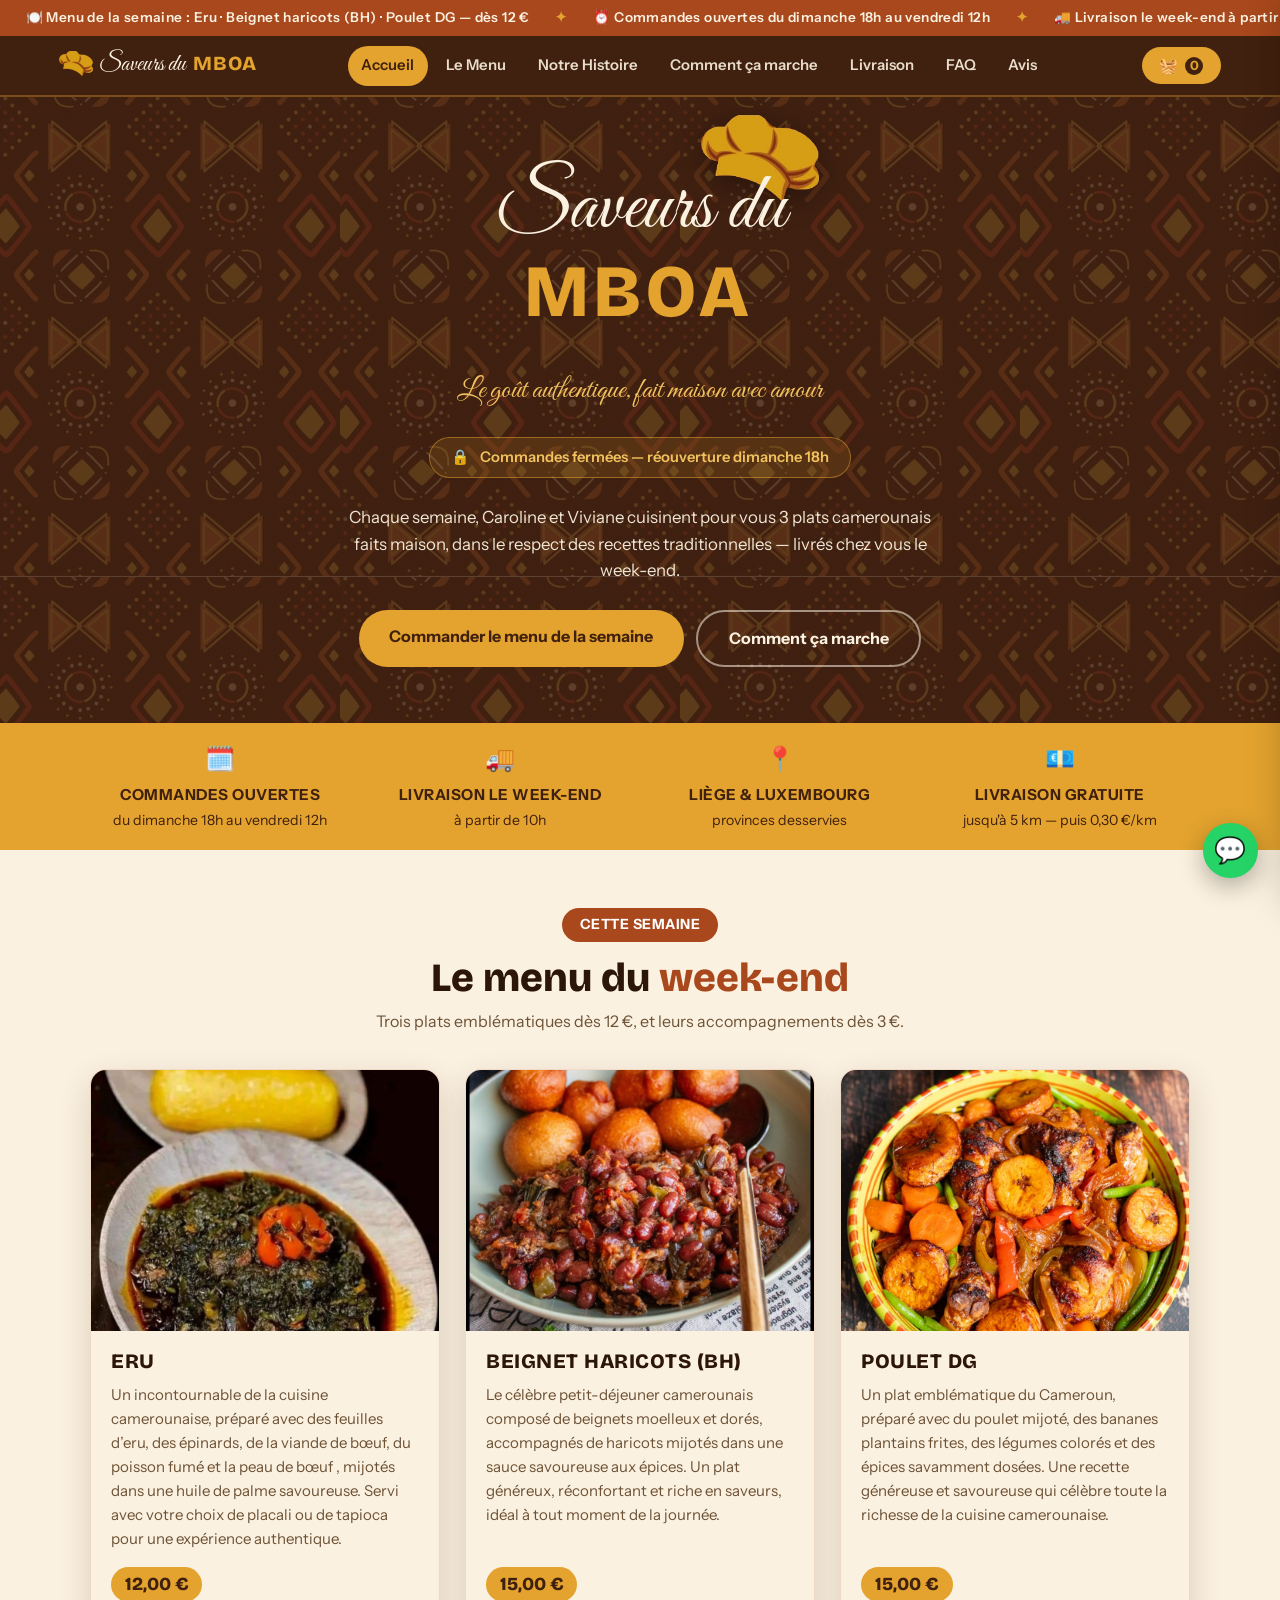
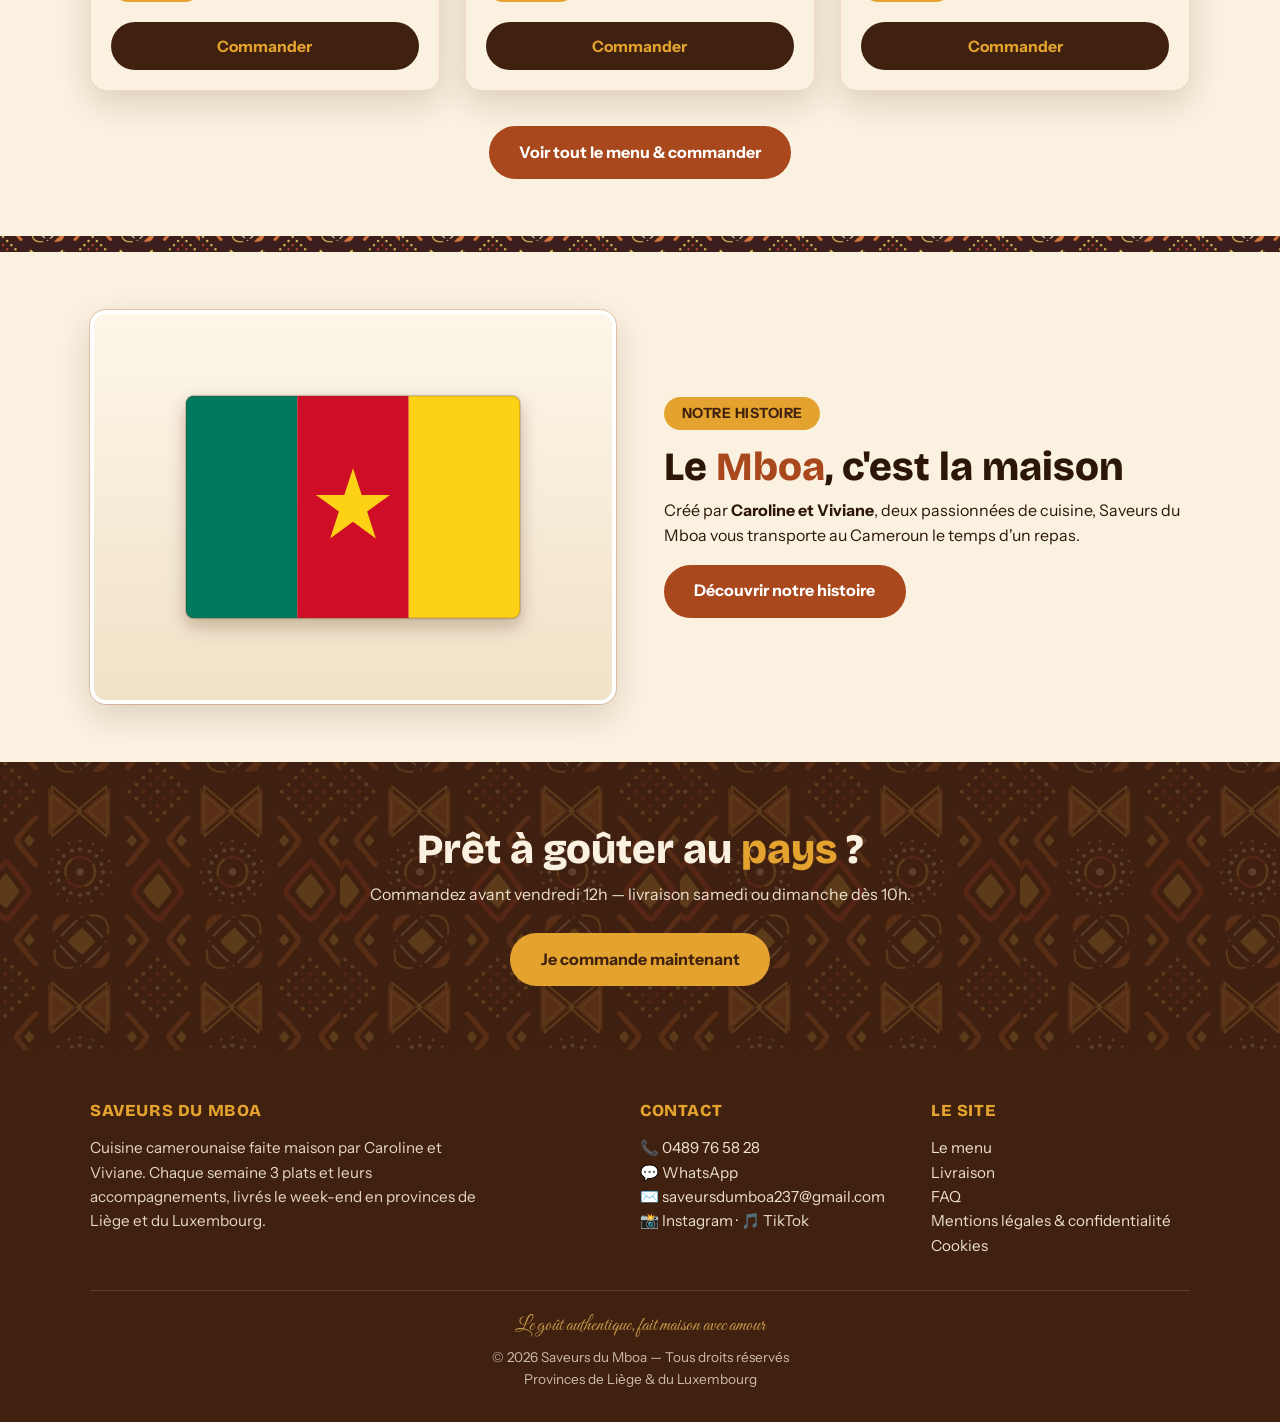
==== index.html @ 86eb3ccf "feat(horaires): ouverture dimanche 18h, fermeture vendredi 12h Nouvelle consigne de la cliente : les" ====
<!DOCTYPE html>
<html lang="fr">
<head>
<meta charset="UTF-8">
<meta name="viewport" content="width=device-width, initial-scale=1.0">
<title>Saveurs du Mboa — Le goût authentique, fait maison avec amour</title>
<meta name="description" content="Chaque semaine, 3 plats camerounais faits maison par Caroline et Viviane. Commandez avant vendredi 12h, livraison le week-end en provinces de Liège et du Luxembourg.">

<!-- Aperçu de partage (Open Graph / Twitter) -->
<meta property="og:type" content="website">
<meta property="og:site_name" content="Saveurs du Mboa">
<meta property="og:title" content="Saveurs du Mboa — Cuisine camerounaise faite maison">
<meta property="og:description" content="Chaque semaine, 3 plats camerounais faits maison par Caroline et Viviane, livrés le week-end en provinces de Liège et du Luxembourg.">
<meta property="og:image" content="https://saveursdumboa.com/photos/ndole.jpg">
<meta property="og:url" content="https://saveursdumboa.com/">
<meta property="og:locale" content="fr_BE">
<meta name="twitter:card" content="summary_large_image">
<meta name="twitter:title" content="Saveurs du Mboa — Cuisine camerounaise faite maison">
<meta name="twitter:description" content="3 plats camerounais faits maison chaque semaine, livrés le week-end (Liège & Luxembourg).">
<meta name="twitter:image" content="https://saveursdumboa.com/photos/ndole.jpg">
<link rel="canonical" href="https://saveursdumboa.com/">
<meta name="robots" content="index, follow">
<meta name="keywords" content="cuisine camerounaise, plats africains, traiteur camerounais, livraison repas Liège, livraison repas Luxembourg belge, ndolé, eru, poulet DG, plats faits maison, Saveurs du Mboa">

<!-- Données structurées : dit à Google que nous sommes un traiteur qui LIVRE,
     ce qu'on cuisine et où. C'est ce qui permet un affichage enrichi. -->
<script type="application/ld+json">
{
  "@context": "https://schema.org",
  "@graph": [
    {
      "@type": "FoodEstablishment",
      "@id": "https://saveursdumboa.com/#business",
      "name": "Saveurs du Mboa",
      "description": "Cuisine camerounaise faite maison par Caroline et Viviane. Chaque semaine, 3 plats et leurs accompagnements, commandés en semaine et livrés le week-end en provinces de Liège et du Luxembourg.",
      "url": "https://saveursdumboa.com/",
      "image": "https://saveursdumboa.com/photos/ndole.jpg",
      "telephone": "+32489765828",
      "email": "saveursdumboa237@gmail.com",
      "servesCuisine": ["Camerounaise", "Africaine"],
      "priceRange": "12-15 €",
      "currenciesAccepted": "EUR",
      "paymentAccepted": "Virement bancaire",
      "sameAs": [
        "https://www.instagram.com/saveurs_du_mboa",
        "https://www.tiktok.com/@saveurs_du_mboa"
      ],
      "areaServed": [
        { "@type": "AdministrativeArea", "name": "Province de Liège", "address": { "@type": "PostalAddress", "addressRegion": "Liège", "addressCountry": "BE" } },
        { "@type": "AdministrativeArea", "name": "Province de Luxembourg", "address": { "@type": "PostalAddress", "addressRegion": "Luxembourg", "addressCountry": "BE" } }
      ],
      "hasDeliveryMethod": ["https://schema.org/OnSitePickup", "https://schema.org/ParcelService"],
      "knowsLanguage": ["fr-BE"]
    },
    {
      "@type": "WebSite",
      "@id": "https://saveursdumboa.com/#site",
      "url": "https://saveursdumboa.com/",
      "name": "Saveurs du Mboa",
      "inLanguage": "fr-BE",
      "publisher": { "@id": "https://saveursdumboa.com/#business" }
    }
  ]
}
</script>

<!-- Favicon local (emoji SVG, aucune ressource externe) -->
<link rel="icon" href="data:image/svg+xml,%3Csvg xmlns='http://www.w3.org/2000/svg' viewBox='0 0 100 100'%3E%3Ctext y='.9em' font-size='88'%3E%F0%9F%8D%B2%3C/text%3E%3C/svg%3E">
<meta name="theme-color" content="#40200E">

<link rel="stylesheet" href="fonts/fonts.css">
<style>
:root{
  --brun:#40200E; --brun-2:#5A2D14; --terracotta:#A8481C;
  --or:#E3A32E; --or-clair:#F2C25E; --creme:#FBF1E0;
  --encre:#2B1608; --blanc:#FFFFFF;
  --radius:16px; --shadow:0 12px 32px rgba(64,32,14,.16);
  --display:'Bricolage Grotesque',sans-serif;
  --script:'Great Vibes',cursive;
  --body:'Instrument Sans',sans-serif;
}
*{margin:0;padding:0;box-sizing:border-box}
html{scroll-behavior:smooth}
body{font-family:var(--body);color:var(--encre);background:var(--creme);line-height:1.6}
img{max-width:100%;display:block}
h1,h2,h3{font-family:var(--display);line-height:1.12}
a{color:inherit}
button{font-family:var(--body);cursor:pointer}
:focus-visible{outline:3px solid var(--or);outline-offset:2px}

.wax-bg{
  background-color:var(--brun);
  background-image:linear-gradient(rgba(64,32,14,.84),rgba(64,32,14,.84)),url(photos/wax.jpg);
  background-size:auto,340px auto;background-repeat:repeat;
}
.wax-band{background-image:url(photos/wax.jpg);background-size:200px auto;height:16px}

/* ===== Bannière défilante ===== */
.marquee{background:var(--terracotta);color:var(--creme);overflow:hidden;font-size:.85rem;font-weight:600;letter-spacing:.4px}
.marquee-track{display:flex;width:max-content;align-items:center;animation:defile 30s linear infinite;padding:.45rem 0}
.marquee-track span{flex-shrink:0;white-space:nowrap;padding:0 1.6rem}
.marquee-track .sep{color:var(--or);padding:0}
.marquee:hover .marquee-track{animation-play-state:paused}
@keyframes defile{from{transform:translateX(0)}to{transform:translateX(-50%)}}

/* ===== Header ===== */
header{position:sticky;top:0;z-index:50;background:var(--brun);color:var(--creme);border-bottom:2px solid rgba(227,163,46,.35)}
.header-inner{display:flex;align-items:center;justify-content:space-between;padding:.6rem 1.2rem;gap:1rem;max-width:1200px;margin:0 auto}
.logo{text-decoration:none;display:flex;align-items:baseline;gap:.4rem;line-height:1}
.logo .s{font-family:var(--script);font-size:1.5rem;color:var(--creme)}
.logo .m{font-family:var(--display);font-weight:800;font-size:1.25rem;color:var(--or);letter-spacing:1px}
.logo .toque{width:2.1em;height:auto;align-self:center;transform:translateY(-2px)}
.hero-titre{position:relative;display:inline-block}
.hero-titre .titre-script,.hero-titre .titre-mboa{position:relative;z-index:1}
.hero .toque{position:absolute;top:-3.4rem;right:-2.1rem;width:clamp(74px,12.5vw,118px);height:auto;filter:drop-shadow(0 6px 14px rgba(0,0,0,.35));pointer-events:none;z-index:0}
@media(max-width:560px){.hero .toque{right:-1.25rem;top:-2rem;width:70px}}
nav.principal{display:flex;gap:.3rem}
nav.principal a{
  text-decoration:none;font-size:.93rem;font-weight:600;padding:.5rem .85rem;border-radius:999px;opacity:.9;
}
nav.principal a:hover{background:rgba(227,163,46,.15);color:var(--or);opacity:1}
nav.principal a.actif{background:var(--or);color:var(--brun);opacity:1}
.header-actions{display:flex;align-items:center;gap:.6rem}
.btn-panier{
  background:var(--or);color:var(--brun);border:none;border-radius:999px;
  padding:.55rem 1.1rem;font-weight:700;font-size:.95rem;display:flex;align-items:center;gap:.45rem;
}
.btn-panier:hover{background:var(--or-clair)}
#cart-count{background:var(--brun);color:var(--or);border-radius:999px;min-width:1.4em;height:1.4em;display:inline-flex;align-items:center;justify-content:center;font-size:.8rem;font-weight:700}
.burger{display:none;background:none;border:2px solid rgba(251,241,224,.4);border-radius:10px;color:var(--creme);font-size:1.25rem;padding:.3rem .6rem;line-height:1}
@media(max-width:940px){
  nav.principal{
    display:none;position:absolute;top:100%;left:0;right:0;background:var(--brun);
    flex-direction:column;padding:.8rem 1.2rem 1.2rem;gap:.3rem;border-bottom:2px solid rgba(227,163,46,.35);
  }
  nav.principal.ouvert{display:flex}
  nav.principal a{padding:.75rem 1rem}
  .burger{display:block}
}

/* ===== Système de pages ===== */
.page{display:none}
.page.active{display:block;animation:apparait .35s ease}
@keyframes apparait{from{opacity:0;transform:translateY(8px)}to{opacity:1;transform:none}}

/* ===== Hero ===== */
.hero{color:var(--creme);padding:4.5rem 1.5rem 3.5rem;text-align:center}
.hero .titre-script{font-family:var(--script);font-size:clamp(3rem,8vw,5rem);display:block;line-height:1}
.hero .titre-mboa{font-family:var(--display);font-weight:800;font-size:clamp(2.6rem,7.5vw,4.6rem);color:var(--or);letter-spacing:6px;display:block;margin-top:-.2em}
.hero .slogan{font-family:var(--script);font-size:clamp(1.3rem,3.4vw,1.8rem);color:var(--or-clair);margin:1rem auto 1.4rem}
.hero p.intro{max-width:56ch;margin:0 auto 1.6rem;font-size:1.05rem;opacity:.94}
.hero-cta{display:flex;gap:.8rem;justify-content:center;flex-wrap:wrap}
.btn{display:inline-block;border-radius:999px;padding:.85rem 1.9rem;font-weight:700;text-decoration:none;border:none;font-size:1rem;cursor:pointer}
.btn-primaire{background:var(--or);color:var(--brun)}
.btn-primaire:hover{background:var(--or-clair)}
.btn-secondaire{background:transparent;color:var(--creme);border:2px solid rgba(251,241,224,.55)}
.btn-secondaire:hover{border-color:var(--or);color:var(--or)}
.btn-terre{background:var(--terracotta);color:#fff}
.btn-terre:hover{background:#8f3c16}

/* ===== Compte à rebours ===== */
.compteur{
  display:inline-flex;align-items:center;gap:.7rem;background:rgba(227,163,46,.14);
  border:1.5px solid rgba(227,163,46,.5);border-radius:999px;padding:.5rem 1.3rem;margin-bottom:1.6rem;
  font-size:.92rem;font-weight:600;color:var(--or-clair);
}
.compteur .temps{font-family:var(--display);font-weight:800;font-size:1.05rem;color:var(--or)}

/* ===== Petits héros de page ===== */
.page-hero{color:var(--creme);padding:3.2rem 1.5rem;text-align:center}
.page-hero h1{font-size:clamp(2rem,5vw,3rem);font-weight:800}
.page-hero h1 .fil{color:var(--or)}
.page-hero p{max-width:58ch;margin:.7rem auto 0;opacity:.92}
.fil-ariane{font-family:var(--script);font-size:1.5rem;color:var(--or-clair);display:block;margin-bottom:.2rem}

/* ===== Ruban ===== */
.ruban{background:var(--or);color:var(--brun);padding:1.1rem 1.5rem}
.ruban-grid{max-width:1100px;margin:0 auto;display:grid;grid-template-columns:repeat(4,1fr);gap:1.2rem;text-align:center}
@media(max-width:900px){.ruban-grid{grid-template-columns:repeat(2,1fr)}}
@media(max-width:520px){.ruban-grid{grid-template-columns:1fr}}
.ruban-item .ic{font-size:1.5rem;display:block;margin-bottom:.25rem}
.ruban-item strong{display:block;font-size:.95rem;text-transform:uppercase;letter-spacing:.5px}
.ruban-item span{font-size:.88rem}

/* ===== Sections génériques ===== */
section{padding:3.6rem 1.5rem}
.container{max-width:1100px;margin:0 auto}
.section-titre{font-size:clamp(1.8rem,4vw,2.5rem);font-weight:800;margin-bottom:.5rem}
.section-sous{color:#6d5236;margin-bottom:2.2rem;max-width:62ch}
.accent{color:var(--terracotta)}
.badge{display:inline-flex;align-items:center;gap:.4rem;background:var(--terracotta);color:#fff;border-radius:999px;padding:.35rem 1.1rem;font-size:.88rem;font-weight:700;margin-bottom:.9rem;text-transform:uppercase;letter-spacing:.5px}
.badge.or{background:var(--or);color:var(--brun)}
.centre{text-align:center}

.deux-col{display:grid;grid-template-columns:1fr 1fr;gap:3rem;align-items:center}
@media(max-width:780px){.deux-col{grid-template-columns:1fr}}
.photo-cadre{aspect-ratio:4/3;border-radius:var(--radius);overflow:hidden;box-shadow:var(--shadow);border:4px solid var(--blanc);outline:1px solid rgba(168,72,28,.25)}
.photo-cadre img{width:100%;height:100%;object-fit:cover}

/* ===== Cartes plats ===== */
.plats{display:grid;grid-template-columns:repeat(3,1fr);gap:1.6rem}
@media(max-width:880px){.plats{grid-template-columns:1fr}}
.plat{background:var(--creme);border-radius:var(--radius);overflow:hidden;box-shadow:var(--shadow);display:flex;flex-direction:column;border:1px solid rgba(168,72,28,.14)}
.fond-blanc .plat{background:var(--blanc)}
.plat-photo{aspect-ratio:4/3;overflow:hidden;background:#e8dcc6}
.plat-photo img{width:100%;height:100%;object-fit:cover;transition:transform .35s}
.plat:hover .plat-photo img{transform:scale(1.04)}
.plat-corps{padding:1.25rem;display:flex;flex-direction:column;gap:.55rem;flex:1}
.plat h3{font-size:1.28rem;font-weight:800;text-transform:uppercase;letter-spacing:.5px}
.plat .desc{font-size:.94rem;color:#6d5236;flex:1}
.plat-pied{display:flex;align-items:center;justify-content:space-between;margin-top:.4rem}
.prix{font-family:var(--display);font-weight:800;font-size:1.15rem;color:var(--brun);background:var(--or);border-radius:999px;padding:.2rem .85rem}
.btn-ajouter{background:var(--brun);color:var(--or);border:none;border-radius:999px;padding:.7rem 1rem;font-weight:700;width:100%;margin-top:.7rem;font-size:.98rem}
.btn-ajouter:hover{background:var(--brun-2)}
.stepper{display:flex;align-items:center;justify-content:center;gap:1rem;background:var(--brun);border-radius:999px;padding:.35rem .6rem;margin-top:.7rem}
.stepper button{width:2rem;height:2rem;border-radius:50%;border:none;background:var(--or);color:var(--brun);font-size:1.1rem;font-weight:800;line-height:1}
.stepper button:hover{background:var(--or-clair)}
.stepper .n{color:var(--or);min-width:1.5em;text-align:center;font-weight:800;font-size:1.05rem}
.stepper.petit{margin-top:0;padding:.2rem .4rem;gap:.5rem}
.stepper.petit button{width:1.6rem;height:1.6rem;font-size:.95rem}
.stepper.petit .n{font-size:.95rem}
.sous-menu{margin-top:3.2rem}

/* ===== Étapes ===== */
.etapes{display:grid;grid-template-columns:repeat(4,1fr);gap:1.4rem}
@media(max-width:920px){.etapes{grid-template-columns:repeat(2,1fr)}}
@media(max-width:560px){.etapes{grid-template-columns:1fr}}
.etape{background:var(--blanc);border-radius:var(--radius);padding:1.5rem;box-shadow:var(--shadow);border-top:4px solid var(--or)}
.etape .num{font-family:var(--display);font-weight:800;color:#fff;background:var(--terracotta);width:2.2rem;height:2.2rem;border-radius:50%;display:flex;align-items:center;justify-content:center;margin-bottom:.85rem}
.etape h3{font-size:1.1rem;margin-bottom:.35rem}
.etape p{font-size:.92rem;color:#6d5236}

/* ===== Valeurs ===== */
.valeurs{display:grid;grid-template-columns:repeat(3,1fr);gap:1.4rem}
@media(max-width:780px){.valeurs{grid-template-columns:1fr}}
.valeur{background:var(--blanc);border-radius:var(--radius);padding:1.8rem;box-shadow:var(--shadow);text-align:center;border-bottom:4px solid var(--terracotta)}
.valeur .ic{font-size:2rem;display:block;margin-bottom:.6rem}
.valeur h3{font-size:1.15rem;margin-bottom:.4rem}
.valeur p{font-size:.93rem;color:#6d5236}

/* ===== Citation ===== */
.citation{background:var(--brun);color:var(--creme);border-radius:var(--radius);padding:2.4rem;text-align:center;margin-top:3rem}
.citation p.txt{font-family:var(--script);font-size:clamp(1.6rem,4vw,2.2rem);color:var(--or-clair);line-height:1.35}
.citation p.qui{margin-top:.8rem;font-size:.92rem;opacity:.85}

/* ===== Carte info / acompte ===== */
.carte-info{background:var(--blanc);border-radius:var(--radius);box-shadow:var(--shadow);padding:2rem;border-left:6px solid var(--or)}
.carte-info p{margin-bottom:.7rem}
.carte-info .iban{font-family:monospace;font-size:1.05rem;background:var(--creme);border:1.5px dashed var(--terracotta);border-radius:10px;padding:.7rem 1rem;display:inline-block;margin:.3rem 0}

/* ===== Livraison ===== */
.livraison-grid{display:grid;grid-template-columns:1fr 1fr;gap:1.6rem;align-items:stretch}
@media(max-width:820px){.livraison-grid{grid-template-columns:1fr}}
.zone-carte{background:var(--blanc);border-radius:var(--radius);box-shadow:var(--shadow);padding:1.8rem}
.zone-carte h3{font-size:1.2rem;margin-bottom:.7rem;display:flex;align-items:center;gap:.5rem}
.zone-carte ul{list-style:none}
.zone-carte li{padding:.45rem 0;border-bottom:1px dashed #e4d3b6;font-size:.96rem;display:flex;gap:.6rem;align-items:baseline}
.zone-carte li:last-child{border-bottom:none}
.zone-carte li::before{content:"●";color:var(--or);font-size:.7rem}
.calculette{background:var(--brun);color:var(--creme);border-radius:var(--radius);box-shadow:var(--shadow);padding:1.8rem}
.calculette h3{font-size:1.2rem;margin-bottom:.4rem;color:var(--or)}
.calculette p.mini{font-size:.88rem;opacity:.85;margin-bottom:1.2rem}
.calculette input[type=range]{width:100%;accent-color:var(--or);margin:.6rem 0}
.calculette .resultat{display:flex;justify-content:space-between;align-items:center;background:rgba(227,163,46,.14);border:1.5px solid rgba(227,163,46,.5);border-radius:12px;padding:.9rem 1.2rem;margin-top:.8rem}
.calculette .resultat .val{font-family:var(--display);font-weight:800;font-size:1.5rem;color:var(--or)}
.calculette .km{font-family:var(--display);font-weight:800;font-size:1.2rem;color:var(--or-clair)}

/* ===== FAQ ===== */
.faq-liste{max-width:780px;margin:0 auto}
details.faq{background:var(--blanc);border-radius:12px;box-shadow:var(--shadow);margin-bottom:.9rem;overflow:hidden;border:1px solid rgba(168,72,28,.12)}
details.faq summary{
  list-style:none;cursor:pointer;padding:1.1rem 1.3rem;font-weight:700;font-size:1rem;
  display:flex;justify-content:space-between;align-items:center;gap:1rem;
}
details.faq summary::-webkit-details-marker{display:none}
details.faq summary::after{content:"+";font-family:var(--display);font-weight:800;font-size:1.4rem;color:var(--terracotta);transition:transform .25s}
details.faq[open] summary::after{transform:rotate(45deg)}
details.faq .rep{padding:0 1.3rem 1.2rem;color:#6d5236;font-size:.96rem}

/* ===== CTA final ===== */
.cta-final{color:var(--creme);text-align:center;padding:4rem 1.5rem}
.cta-final h2{font-size:clamp(1.8rem,4.5vw,2.6rem);font-weight:800;margin-bottom:.6rem}
.cta-final h2 span{color:var(--or)}
.cta-final p{opacity:.92;margin-bottom:1.6rem}

/* ===== Footer ===== */
footer{background:var(--brun);color:var(--creme);padding:3rem 1.5rem 2rem}
.footer-grid{max-width:1100px;margin:0 auto;display:grid;grid-template-columns:2fr 1fr 1fr;gap:2rem}
@media(max-width:720px){.footer-grid{grid-template-columns:1fr}}
footer h4{font-family:var(--display);font-size:1.05rem;margin-bottom:.7rem;color:var(--or);text-transform:uppercase;letter-spacing:.6px}
footer a{opacity:.92;text-decoration:none}
footer a:hover{color:var(--or)}
footer p{font-size:.95rem}
.footer-bas{max-width:1100px;margin:2rem auto 0;padding-top:1.2rem;border-top:1px solid rgba(251,241,224,.18);font-size:.85rem;opacity:.75;text-align:center}
.footer-bas .slogan{font-family:var(--script);font-size:1.25rem;color:var(--or-clair);display:block;margin-bottom:.3rem}

/* ===== WhatsApp flottant ===== */
.wa-flottant{
  position:fixed;bottom:1.4rem;right:1.4rem;z-index:60;
  background:#25D366;color:#fff;width:3.4rem;height:3.4rem;border-radius:50%;
  display:flex;align-items:center;justify-content:center;font-size:1.6rem;text-decoration:none;
  box-shadow:0 8px 24px rgba(0,0,0,.3);transition:transform .2s;
}
.wa-flottant:hover{transform:scale(1.08)}

/* ===== Panier ===== */
#overlay{position:fixed;inset:0;background:rgba(43,22,8,.55);z-index:90;opacity:0;pointer-events:none;transition:opacity .25s}
#overlay.open{opacity:1;pointer-events:auto}
#drawer{position:fixed;top:0;right:0;height:100dvh;width:min(440px,100%);z-index:100;background:var(--creme);box-shadow:-12px 0 40px rgba(0,0,0,.3);transform:translateX(105%);transition:transform .3s ease;display:flex;flex-direction:column}
#drawer.open{transform:translateX(0)}
.drawer-tete{background:var(--brun);color:var(--creme);padding:1rem 1.3rem;display:flex;justify-content:space-between;align-items:center}
.drawer-tete h3{font-size:1.15rem;color:var(--or)}
.drawer-tete button{background:none;border:none;color:var(--creme);font-size:1.5rem;line-height:1}
.drawer-corps{flex:1;overflow-y:auto;padding:1.2rem 1.3rem}
.ligne{display:flex;justify-content:space-between;align-items:center;gap:.8rem;padding:.7rem 0;border-bottom:1px dashed #d9c5a6}
.ligne .nom{font-weight:700;font-size:.96rem}
.ligne .sous{font-size:.85rem;color:#6d5236}
.ligne .suppr{background:none;border:none;color:var(--terracotta);font-size:1.1rem}
.recap{background:var(--blanc);border-radius:12px;padding:1rem 1.2rem;margin-top:1rem;box-shadow:var(--shadow)}
.recap .r{display:flex;justify-content:space-between;padding:.2rem 0;font-size:.98rem}
.recap .r.total{font-family:var(--display);font-weight:800;font-size:1.2rem;border-top:1.5px solid #e4d3b6;margin-top:.4rem;padding-top:.5rem}
.recap .r.acompte{color:var(--terracotta);font-weight:700}
.recap .mini{font-size:.8rem;color:#6d5236;margin-top:.4rem}
.vide{text-align:center;color:#8a7355;padding:2rem 0}
.form label{display:block;font-weight:700;font-size:.88rem;margin:.8rem 0 .25rem}
.form input,.form select,.form textarea{width:100%;padding:.65rem .8rem;border:1.5px solid #d9c5a6;border-radius:10px;font-family:var(--body);font-size:.95rem;background:#fff}
.form input:focus{outline:none;border-color:var(--or);box-shadow:0 0 0 3px rgba(227,163,46,.15)}
/* Autocomplete adresses - Dropdown stylisé */
.auto-liste{animation:slideDown .25s ease-out}
@keyframes slideDown{from{opacity:0;transform:translateY(-8px)}to{opacity:1;transform:none}}
.auto-liste > .addr-item, .auto-liste > div{padding:.95rem 1rem;border-bottom:1px solid #e4d3b6;cursor:pointer;transition:all .12s;display:flex;align-items:flex-start;gap:.7rem}
.auto-liste > .addr-item:hover, .auto-liste > div:hover{background:rgba(227,163,46,.08);border-left:4px solid var(--or);padding-left:calc(1rem - 4px)}
.auto-liste > .addr-item:last-child, .auto-liste > div:last-child{border-bottom:none}
.auto-liste .addr-icon{color:var(--terracotta);font-size:1.2rem;flex-shrink:0;margin-top:.05rem}
.auto-liste .addr-info strong{display:block;color:var(--encre);font-weight:700;font-size:.98rem;line-height:1.25}
.auto-liste .addr-info small{display:block;color:#8a7355;font-size:.82rem;margin-top:.18rem}
.auto-liste .loading{padding:1.2rem;text-align:center;color:#8a7355;font-size:.92rem}
.auto-liste .no-results{padding:1.2rem;text-align:center;color:#8a7355;font-size:.92rem}

/* Active / keyboard focused state */
.auto-liste .addr-item.active{background:rgba(227,163,46,.12);border-left:4px solid var(--or);padding-left:calc(1rem - 4px)}
.auto-liste .addr-item[aria-selected="true"]{outline:2px solid rgba(227,163,46,.12)}

/* Highlight matched text */
.auto-liste mark{background:var(--or);color:#fff;padding:0 .15rem;border-radius:2px}

/* Scrollbar & mobile touch improvements */
.auto-liste{max-height:300px;overflow-y:auto;-webkit-overflow-scrolling:touch;box-sizing:border-box}
.auto-liste::-webkit-scrollbar{width:10px}
.auto-liste::-webkit-scrollbar-track{background:transparent}
.auto-liste::-webkit-scrollbar-thumb{background:rgba(0,0,0,.12);border-radius:8px}

/* Larger tap targets on small screens */
@media(max-width:520px){
  .auto-liste > .addr-item, .auto-liste > div{padding:1rem 1rem;font-size:1rem}
  .auto-liste .addr-info strong{font-size:1rem}
}

/* Respect reduced motion */
@media(prefers-reduced-motion:reduce){
  .auto-liste{animation:none}
}

/* Mini cart floating button (mobile) */
.mini-cart-flottant{position:fixed;bottom:1.2rem;left:1.2rem;z-index:110;background:var(--brun);color:var(--or);padding:.7rem 1rem;border-radius:999px;display:flex;align-items:center;gap:.6rem;box-shadow:0 10px 30px rgba(0,0,0,.18);font-weight:800;border:3px solid rgba(255,255,255,.06);cursor:pointer}
.mini-cart-flottant .count{background:var(--or);color:var(--brun);padding:.12rem .5rem;border-radius:6px;font-size:.95rem}
@media(min-width:800px){.mini-cart-flottant{display:none}}

/* Buttons and interactive polish */
button, .btn-whatsapp, .btn-ajouter{transition:transform .12s ease, box-shadow .12s ease}
button:active, .btn-whatsapp:active, .btn-ajouter:active{transform:translateY(1px)}

/* Respect reduced motion */
@media(prefers-reduced-motion:reduce){
  .auto-liste{animation:none}
  .mini-cart-flottant{transition:none}
}


.form textarea{resize:vertical;min-height:64px}
.drawer-pied{padding:1rem 1.3rem;border-top:1px solid #e4d3b6;background:#fff}
.btn-whatsapp{width:100%;background:#25D366;color:#fff;border:none;border-radius:999px;padding:.95rem;font-weight:800;font-size:1.03rem;display:flex;align-items:center;justify-content:center;gap:.5rem}
.btn-whatsapp:hover{filter:brightness(1.05)}
.btn-whatsapp:disabled{background:#bcc9be;cursor:not-allowed}
.note-cmd{font-size:.8rem;color:#6d5236;text-align:center;margin-top:.5rem}

/* ---- Avis clients ---- */
.avis-carte{background:var(--creme);border:1.5px solid #e4d3b6;border-radius:var(--radius);padding:1.1rem 1.3rem;margin:0 auto 1rem;max-width:640px}
.avis-tete{display:flex;align-items:center;gap:.5rem;flex-wrap:wrap;margin-bottom:.4rem}
.avis-etoiles{color:var(--or);letter-spacing:1px}
.avis-nom{font-weight:700;color:var(--encre)}
.avis-date{color:#8a7355;font-size:.9rem}
.avis-texte{margin:0;color:var(--brun);font-style:italic}
.avis-note-globale{font-size:1.8rem;color:var(--or);letter-spacing:2px}
.avis-note-chiffre{font-weight:700;color:var(--encre);margin-top:.2rem}

@media(prefers-reduced-motion:reduce){
  *{transition:none!important;scroll-behavior:auto;animation:none!important}
}
</style>
</head>
<body>

<!-- ===== BANNIÈRE DÉFILANTE (générée automatiquement depuis le menu) ===== -->
<div class="marquee" aria-hidden="true">
  <div class="marquee-track" id="marquee-track"></div>
</div>

<header>
  <div class="header-inner">
    <a class="logo" href="#/accueil"><img class="toque" src="photos/toque.png" alt=""><span class="s">Saveurs du</span><span class="m">MBOA</span></a>
    <nav class="principal" id="nav">
      <a href="#/accueil" data-page="accueil">Accueil</a>
      <a href="#/menu" data-page="menu">Le Menu</a>
      <a href="#/histoire" data-page="histoire">Notre Histoire</a>
      <a href="#/comment" data-page="comment">Comment ça marche</a>
      <a href="#/livraison" data-page="livraison">Livraison</a>
      <a href="#/faq" data-page="faq">FAQ</a>
      <a href="#/avis" data-page="avis">Avis</a>
    </nav>
    <div class="header-actions">
      <button class="btn-panier" onclick="ouvrirPanier()">🧺 <span id="cart-count">0</span></button>
      <button class="burger" id="burger" aria-label="Ouvrir le menu" onclick="toggleNav()">☰</button>
    </div>
  </div>
</header>

<main>

<!-- ============ PAGE ACCUEIL ============ -->
<div class="page" id="page-accueil">
  <section class="hero wax-bg">
    <div class="hero-titre">
      <img class="toque" src="photos/toque.png" alt="">
      <span class="titre-script">Saveurs du</span>
      <span class="titre-mboa">MBOA</span>
    </div>
    <p class="slogan">Le goût authentique, fait maison avec amour</p>
    <div class="compteur" id="compteur">⏳ <span>Commandes ouvertes</span></div>
    <p class="intro">Chaque semaine, Caroline et Viviane cuisinent pour vous 3 plats camerounais faits maison, dans le respect des recettes traditionnelles — livrés chez vous le week-end.</p>
    <div class="hero-cta">
      <a class="btn btn-primaire" href="#/menu">Commander le menu de la semaine</a>
      <a class="btn btn-secondaire" href="#/comment">Comment ça marche</a>
    </div>
  </section>

  <div class="ruban">
    <div class="ruban-grid">
      <div class="ruban-item"><span class="ic">🗓️</span><strong>Commandes ouvertes</strong><span>du <span class="js-ouverture">dimanche 18h</span> au <span class="js-fermeture">vendredi 12h</span></span></div>
      <div class="ruban-item"><span class="ic">🚚</span><strong>Livraison le week-end</strong><span>à partir de 10h</span></div>
      <div class="ruban-item"><span class="ic">📍</span><strong>Liège &amp; Luxembourg</strong><span>provinces desservies</span></div>
      <div class="ruban-item"><span class="ic">💶</span><strong>Livraison gratuite</strong><span>jusqu'à <span class="js-km-gratuits">5</span> km — puis <span class="js-frais-km">0,30</span> €/km</span></div>
    </div>
  </div>

  <section>
    <div class="container centre">
      <span class="badge">Cette semaine</span>
      <h2 class="section-titre">Le menu du <span class="accent">week-end</span></h2>
      <p class="section-sous" style="margin-left:auto;margin-right:auto">Trois plats emblématiques <span class="js-prix-plat">dès 15 €</span>, et leurs accompagnements <span class="js-prix-accomp">dès 5 €</span>.</p>
      <div class="plats" id="teaser-plats" style="text-align:left"></div>
      <a class="btn btn-terre" href="#/menu" style="margin-top:2.2rem">Voir tout le menu &amp; commander</a>
    </div>
  </section>

  <div class="wax-band" aria-hidden="true"></div>

  <section>
    <div class="container deux-col">
      <div class="photo-cadre"><img src="photos/drapeau-cameroun.svg" alt="Drapeau du Cameroun"></div>
      <div>
        <span class="badge or">Notre histoire</span>
        <h2 class="section-titre">Le <span class="accent">Mboa</span>, c'est la maison</h2>
        <p style="margin-bottom:1rem">Créé par <strong>Caroline et Viviane</strong>, deux passionnées de cuisine, Saveurs du Mboa vous transporte au Cameroun le temps d'un repas.</p>
        <a class="btn btn-terre" href="#/histoire">Découvrir notre histoire</a>
      </div>
    </div>
  </section>

  <section id="apercu-avis" class="container" style="display:none;text-align:center">
    <h2 class="section-titre">Ils ont <span class="accent">goûté</span></h2>
    <div id="apercu-avis-moyenne" style="margin-bottom:1rem"></div>
    <div id="apercu-avis-liste"></div>
    <a class="btn btn-terre" href="#/avis" style="margin-top:.5rem">Voir tous les avis</a>
  </section>

  <section class="cta-final wax-bg">
    <h2>Prêt à goûter au <span>pays</span> ?</h2>
    <p>Commandez avant <span class="js-fermeture">vendredi 12h</span> — livraison samedi ou dimanche dès 10h.</p>
    <a class="btn btn-primaire" href="#/menu">Je commande maintenant</a>
  </section>
</div>

<!-- ============ PAGE MENU ============ -->
<div class="page" id="page-menu">
  <section class="page-hero wax-bg">
    <span class="fil-ariane">Le menu</span>
    <h1>Menu de la <span class="fil">semaine</span></h1>
    <p>Trois plats faits maison et leurs accompagnements. Choisissez, ajustez les quantités, et envoyez votre commande en un clic.</p>
  </section>
  <section class="fond-blanc" style="background:var(--blanc)">
    <div class="container">
      <span class="badge">⏰ Commandes jusqu'au <span class="js-fermeture">vendredi 12h</span></span>
      <h2 class="section-titre">Les plats — <span class="accent js-prix-plat">15 €</span></h2>
      <p class="section-sous">Portions généreuses, préparées avec amour et le respect des recettes traditionnelles.</p>
      <div class="plats" id="liste-plats"></div>
      <div class="sous-menu">
        <span class="badge or">Accompagnements — <span class="js-prix-accomp">5 €</span></span>
        <h2 class="section-titre" style="font-size:clamp(1.4rem,3vw,1.9rem)">Pour aller avec</h2>
        <p class="section-sous">Complétez votre plat comme au pays.</p>
        <div class="plats" id="liste-accomp"></div>
      </div>
      <p class="avertissement-allergenes">⚠️ <strong>Allergènes :</strong> les informations affichées sont fournies à titre indicatif par la cuisine. Lorsqu'un plat porte la mention « allergènes non renseignés », l'information n'a pas encore été vérifiée : demandez-la-nous avant de commander. Nos plats sont préparés dans une cuisine qui manipule arachides, poisson, crustacés et autres allergènes — des traces sont possibles. <strong>En cas d'allergie, signalez-le impérativement dans les remarques de votre commande.</strong></p>
    </div>
  </section>
  <section class="cta-final wax-bg">
    <h2>Votre panier est <span>prêt</span> ?</h2>
    <p>Un acompte de <span class="pct-acompte">50</span> % confirme votre commande — le solde se règle à la livraison.</p>
    <button class="btn btn-primaire" onclick="ouvrirPanier()">🧺 Ouvrir mon panier</button>
  </section>
</div>

<!-- ============ PAGE HISTOIRE ============ -->
<div class="page" id="page-histoire">
  <section class="page-hero wax-bg">
    <span class="fil-ariane">Notre histoire</span>
    <h1>Deux passionnées, <span class="fil">une maison</span></h1>
    <p>« Mboa » signifie le pays, la maison. Il représente nos racines, le partage et la convivialité.</p>
  </section>
  <section>
    <div class="container deux-col">
      <div class="photo-cadre"><img src="photos/drapeau-cameroun.svg" alt="Drapeau du Cameroun"></div>
      <div>
        <h2 class="section-titre">De nos cuisines <span class="accent">à votre table</span></h2>
        <p style="margin-bottom:1rem">Tout a commencé avec <strong>Caroline et Viviane</strong>, deux passionnées de cuisine animées par la même envie : faire voyager les papilles jusqu'au Cameroun.</p>
        <p>Chaque semaine, elles sélectionnent trois plats emblématiques et les préparent comme à la maison : produits frais, épices authentiques et recettes transmises de génération en génération. Pas de raccourci, pas de compromis — juste le vrai goût du pays.</p>
      </div>
    </div>
  </section>
  <section style="background:var(--creme);padding-top:0">
    <div class="container">
      <div class="valeurs">
        <div class="valeur"><span class="ic">🍲</span><h3>Fait maison</h3><p>Chaque plat est cuisiné à la main, en petite quantité, le jour même de la livraison. Rien d'industriel.</p></div>
        <div class="valeur"><span class="ic">🌍</span><h3>Authenticité</h3><p>Des recettes traditionnelles camerounaises respectées à la lettre, avec les vrais ingrédients du pays.</p></div>
        <div class="valeur"><span class="ic">🤝</span><h3>Partage</h3><p>Le Mboa, c'est la convivialité : des portions généreuses, pensées pour être partagées en famille.</p></div>
      </div>
      <div class="citation">
        <p class="txt">« Chaque plat qui sort de notre cuisine raconte un morceau de chez nous. »</p>
        <p class="qui">— Caroline &amp; Viviane, fondatrices</p>
      </div>
    </div>
  </section>
  <section class="container" style="padding-top:0">
    <div>
      <h2 class="section-titre">Toujours bien <span class="accent">accompagné</span></h2>
      <p>Bananes plantains vapeur ou frites, bâtons de manioc, water fufu selon la recette : chaque plat vient avec son accompagnement traditionnel. Comme à la maison, rien ne manque dans l'assiette.</p>
    </div>
  </section>
  <section class="cta-final wax-bg">
    <h2>Goûtez notre <span>cuisine</span></h2>
    <p>Le menu change chaque semaine — découvrez celui de ce week-end.</p>
    <a class="btn btn-primaire" href="#/menu">Voir le menu de la semaine</a>
  </section>
</div>

<!-- ============ PAGE AVIS ============ -->
<div class="page" id="page-avis">
  <section class="page-hero wax-bg">
    <span class="fil-ariane">Avis</span>
    <h1>Avis de nos <span class="fil">clients</span></h1>
    <p>Ce que pensent celles et ceux qui ont goûté notre cuisine.</p>
  </section>
  <section>
    <div class="container">
      <div id="avis-moyenne" style="text-align:center;margin-bottom:1.5rem"></div>
      <div id="avis-liste"></div>
      <div id="avis-form-bloc" style="max-width:560px;margin:2.5rem auto 0"></div>
    </div>
  </section>
</div>

<!-- ============ PAGE COMMENT ÇA MARCHE ============ -->
<div class="page" id="page-comment">
  <section class="page-hero wax-bg">
    <span class="fil-ariane">Comment ça marche</span>
    <h1>Commander en <span class="fil">4 étapes</span></h1>
    <p>Simple, rapide, et votre repas du week-end est réservé.</p>
  </section>
  <section>
    <div class="container">
      <div class="etapes">
        <div class="etape"><div class="num">1</div><h3>Choisissez vos plats</h3><p>Parcourez le menu de la semaine et ajoutez plats et accompagnements au panier, avant <span class="js-fermeture">vendredi 12h</span>.</p></div>
        <div class="etape"><div class="num">2</div><h3>Envoyez la commande</h3><p>Remplissez vos coordonnées : la commande part directement sur notre WhatsApp. Nous confirmons rapidement.</p></div>
        <div class="etape"><div class="num">3</div><h3>Versez l'acompte</h3><p>Un acompte de <span class="pct-acompte">50</span> % par virement confirme définitivement votre commande. Le solde se règle à la livraison.</p></div>
        <div class="etape"><div class="num">4</div><h3>Recevez le week-end</h3><p>Samedi ou dimanche à partir de 10h, vos plats arrivent chez vous, prêts à déguster. Bon appétit !</p></div>
      </div>
    </div>
  </section>
  <section style="padding-top:0">
    <div class="container">
      <h2 class="section-titre">Acompte &amp; <span class="accent">paiement</span></h2>
      <p class="section-sous">Pour garantir votre commande et éviter le gaspillage, un acompte de <span class="pct-acompte">50</span> % est demandé à la confirmation.</p>
      <div class="carte-info" style="max-width:760px">
        <p>💳 <strong>Acompte de <span class="pct-acompte">50</span> %</strong> du montant total, par virement bancaire dès la confirmation de votre commande sur WhatsApp :</p>
        <p class="iban"><span class="js-iban">BE00 0000 0000 0000</span> — <span class="js-titulaire">Saveurs du Mboa</span></p>
        <p style="font-size:.92rem;color:#6d5236">Communication : votre nom + date de livraison. La commande est définitivement réservée à la réception de l'acompte. En cas de désistement après confirmation, l'acompte reste acquis.</p>
        <p>💶 <strong>Le solde</strong> se règle à la livraison, en espèces ou par virement instantané.</p>
      </div>
    </div>
  </section>
  <section style="padding-top:0">
    <div class="container">
      <h2 class="section-titre">Faire <span class="accent">découvrir</span></h2>
      <p class="section-sous">Montrez ce code à quelqu'un : son téléphone ouvre directement le menu.</p>
      <div class="carte-info" style="max-width:520px;text-align:center">
        <img src="qr/qr-saveur-du-mboa.svg" alt="QR code vers le site Saveurs du Mboa"
             width="220" height="220" style="width:220px;max-width:70%;height:auto;display:block;margin:0 auto">
        <p style="margin:.9rem 0 .2rem;font-weight:700;color:var(--brun)">Scannez avec l'appareil photo</p>
        <p style="font-size:.9rem;color:#6d5236;margin:0;word-break:break-all">saveursdumboa.com</p>
      </div>
    </div>
  </section>
  <section class="cta-final wax-bg">
    <h2>C'est aussi simple que <span>ça</span></h2>
    <p>Le menu de la semaine vous attend.</p>
    <a class="btn btn-primaire" href="#/menu">Commander maintenant</a>
  </section>
</div>

<!-- ============ PAGE LIVRAISON ============ -->
<div class="page" id="page-livraison">
  <section class="page-hero wax-bg">
    <span class="fil-ariane">Livraison</span>
    <h1>On vient <span class="fil">jusqu'à vous</span></h1>
    <p>Chaque week-end à partir de 10h, en provinces de Liège et du Luxembourg.</p>
  </section>
  <section>
    <div class="container livraison-grid">
      <div class="zone-carte">
        <h3>📍 Zones desservies &amp; conditions</h3>
        <ul>
          <li><strong>Province de Liège</strong> — toutes communes, depuis la cuisine de Viviane</li>
          <li><strong>Province du Luxembourg</strong> — toutes communes, depuis la cuisine de Caroline</li>
          <li>Livraison le <strong>samedi et dimanche</strong>, créneaux : <strong class="js-creneaux">10h–13h ou 14h–18h</strong></li>
          <li><strong>Venir chercher</strong> possible dans les deux zones — <strong>0 €</strong></li>
          <li><strong>Gratuite jusqu'à <span class="js-km-gratuits">5</span> km</strong> de la cuisine de votre zone</li>
          <li>Au-delà : <strong><span class="js-frais-km">0,30</span> € par kilomètre</strong></li>
          <li>Vous choisissez votre créneau à la commande — confirmé la veille par WhatsApp</li>
        </ul>
      </div>
      <div class="calculette">
        <h3>🧮 Estimez vos frais de livraison</h3>
        <p class="mini">Choisissez votre zone et tapez votre adresse : l'estimation se calcule toute seule.</p>
        <label for="liv-zone" style="display:block;font-weight:700;margin:.6rem 0 .25rem">Zone</label>
        <select id="liv-zone" onchange="changerZone('livraison')" style="width:100%;padding:.7rem;border:2px solid #e4d3b6;border-radius:10px;font:inherit;background:#fff">
          <option value="">— Choisir —</option>
        </select>
        <div id="liv-bloc-adresse">
          <label for="liv-adresse" style="display:block;font-weight:700;margin:.7rem 0 .25rem">Votre adresse</label>
          <div style="position:relative;z-index:20">
            <input id="liv-adresse" type="text" placeholder="Rue, numéro, commune" autocomplete="off" oninput="saisieAdresse('livraison')" onblur="fermerSuggestions('livraison')" onfocus="afficherSuggestionsIfExists('livraison')" style="width:100%;padding:.7rem;border:2px solid #e4d3b6;border-radius:10px;font:inherit;box-sizing:border-box">
            <div id="liv-suggestions" class="auto-liste" style="display:none;position:absolute;top:100%;left:0;right:0;background:#fff;border:2px solid var(--or);border-top:none;border-radius:0 0 12px 12px;margin:0;padding:0;z-index:10;max-height:280px;overflow-y:auto;box-shadow:0 12px 32px rgba(64,32,14,.2);list-style:none"></div>
          </div>
        </div>
        <p id="liv-info-retrait" class="mini" style="display:none;margin:.6rem 0 0"></p>
        <div class="resultat" style="margin-top:.9rem">
          <span>Frais de livraison estimés</span>
          <span class="val" id="frais-val">—</span>
        </div>
        <p class="mini" style="margin-top:.8rem;margin-bottom:0">Estimation à vol d'oiseau depuis la cuisine de votre zone — le montant exact est confirmé avec votre commande sur WhatsApp.</p>
      </div>
    </div>
  </section>
  <section class="cta-final wax-bg">
    <h2>On vous <span>livre</span> ce week-end ?</h2>
    <p>Commandez avant <span class="js-fermeture">vendredi 12h</span>.</p>
    <a class="btn btn-primaire" href="#/menu">Voir le menu</a>
  </section>
</div>

<!-- ============ PAGE FAQ ============ -->
<div class="page" id="page-faq">
  <section class="page-hero wax-bg">
    <span class="fil-ariane">FAQ</span>
    <h1>Questions <span class="fil">fréquentes</span></h1>
    <p>Tout ce qu'il faut savoir avant de commander.</p>
  </section>
  <section>
    <div class="faq-liste">
      <details class="faq"><summary>Quand puis-je commander ?</summary><div class="rep">Les commandes ouvrent le <strong class="js-ouverture">dimanche 18h</strong> et ferment le <strong class="js-fermeture">vendredi 12h</strong>. Passé ce délai, il faudra attendre la réouverture et le menu de la semaine suivante — nos plats sont préparés en quantité juste, avec des produits frais.</div></details>
      <details class="faq"><summary>Où livrez-vous exactement ?</summary><div class="rep">Dans les <strong>provinces de Liège et du Luxembourg</strong>. La livraison est gratuite jusqu'à <span class="js-km-gratuits">5</span> km de notre cuisine, puis <span class="js-frais-km">0,30</span> € par kilomètre supplémentaire. Utilisez le calculateur sur la page Livraison pour estimer vos frais.</div></details>
      <details class="faq"><summary>Quand suis-je livré ?</summary><div class="rep">Le <strong>week-end, samedi ou dimanche à partir de 10h</strong> — vous choisissez le jour au moment de la commande. Nous confirmons le créneau précis la veille par WhatsApp.</div></details>
      <details class="faq"><summary>Pourquoi un acompte de <span class="pct-acompte">50</span> % ?</summary><div class="rep">Nos plats sont cuisinés sur commande, en petite quantité, avec des produits frais. L'acompte confirme votre réservation et nous évite le gaspillage. Il se verse par virement bancaire après confirmation sur WhatsApp. <strong>En cas de désistement après confirmation, l'acompte reste acquis.</strong> Le solde se règle à la livraison.</div></details>
      <details class="faq"><summary>Comment payer le solde ?</summary><div class="rep">À la livraison, en <strong>espèces</strong> ou par <strong>virement instantané</strong>. Simple et sans surprise : le montant exact figure dans votre récapitulatif de commande.</div></details>
      <details class="faq"><summary>Le menu change-t-il chaque semaine ?</summary><div class="rep">Oui ! Chaque semaine, Caroline et Viviane sélectionnent <strong>3 plats emblématiques</strong> du Cameroun. Suivez-nous sur Instagram et TikTok pour découvrir le menu dès sa publication.</div></details>
      <details class="faq"><summary>Comment réchauffer les plats ?</summary><div class="rep">Réchauffez vos plats à la casserole à feu doux ou au micro-ondes quelques minutes. Ils se conservent <strong>2 à 3 jours au réfrigérateur</strong>.</div></details>
      <details class="faq"><summary>Avez-vous des options pour les allergies ?</summary><div class="rep">Certains plats contiennent des arachides, du poisson ou des crustacés. Indiquez vos allergies dans le champ « Remarques » de la commande : nous vous confirmerons si le plat convient ou vous proposerons une alternative.</div></details>
      <details class="faq"><summary>Puis-je commander pour un événement ou en grande quantité ?</summary><div class="rep">Avec plaisir ! Pour les commandes de groupe, fêtes ou événements, contactez-nous directement sur <strong>WhatsApp au <span class="js-phone">0489 76 58 28</span></strong> — nous préparerons un devis sur mesure.</div></details>
    </div>
  </section>
  <section class="cta-final wax-bg">
    <h2>Une autre <span>question</span> ?</h2>
    <p>Écrivez-nous, on répond vite.</p>
    <a class="btn btn-primaire js-wa" href="https://wa.me/32489765828">Nous écrire sur WhatsApp</a>
  </section>
</div>

<!-- ============ PAGE LÉGAL ============ -->
<div class="page" id="page-legal">
  <section class="page-hero wax-bg">
    <span class="fil-ariane">Informations légales</span>
    <h1>Mentions légales <span class="fil">&amp; confidentialité</span></h1>
    <p>Transparence sur qui nous sommes et comment vos données sont traitées.</p>
  </section>
  <section>
    <div class="container" style="max-width:760px">
      <div style="background:var(--blanc);border-radius:var(--radius);box-shadow:var(--shadow);padding:1.8rem 1.6rem">

        <h2 style="color:var(--brun)">Mentions légales</h2>
        <p style="margin:.6rem 0 1.4rem">
          <strong>Éditeur du site :</strong> Saveurs du Mboa —
          <mark style="background:#fdeccb">[dénomination exacte à compléter]</mark>.<br>
          <strong>Numéro d'entreprise (BCE / TVA) :</strong>
          <mark style="background:#fdeccb">[N° BCE à compléter]</mark>.<br>
          <strong>Adresse :</strong>
          <mark style="background:#fdeccb">[adresse à compléter]</mark>.<br>
          <strong>Contact :</strong>
          <a class="js-email" href="mailto:saveursdumboa237@gmail.com">saveursdumboa237@gmail.com</a> —
          WhatsApp <span class="js-phone">0489 76 58 28</span>.<br>
          <strong>Hébergement :</strong> GitHub Pages, fourni par GitHub, Inc.
          (88 Colin P. Kelly Jr. Street, San Francisco, CA 94107, États-Unis).
        </p>

        <h2 style="color:var(--brun)">Conditions de vente</h2>
        <p style="margin:.6rem 0 .4rem"><strong>Commandes.</strong> Les commandes se
          passent via WhatsApp, du <strong class="js-ouverture">dimanche 18h</strong> au
          <strong class="js-fermeture">vendredi 12h</strong>, pour une livraison le
          week-end suivant. Nos plats sont cuisinés sur commande, en quantité
          limitée, avec des produits frais.</p>
        <p style="margin:.4rem 0"><strong>Prix.</strong> Plats <span class="js-plage-plat">de 12 à 15 €</span>,
          accompagnements <span class="js-plage-accomp">de 3 à 5 €</span>. Les prix sont indiqués en euros et
          correspondent au montant final à payer par article, hors frais de livraison éventuels. La fourchette
          ci-dessus reflète automatiquement le menu publié : elle ne peut pas se désynchroniser des prix réels.</p>
        <p style="margin:.4rem 0"><strong>Acompte &amp; paiement.</strong> Un acompte
          de <span class="pct-acompte">50</span> % est demandé par virement pour confirmer et réserver la commande.
          Le solde se règle à la livraison, en espèces ou par virement.
          <strong>En cas de désistement après confirmation, l'acompte reste
          acquis</strong> (denrées déjà engagées).</p>
        <p style="margin:.4rem 0"><strong>Livraison.</strong> Le samedi ou le
          dimanche à partir de 10h, en provinces de Liège et du Luxembourg.
          Gratuite jusqu'à <span class="js-km-gratuits">5</span> km de la cuisine, puis <span class="js-frais-km">0,30</span> €/km. Le créneau est
          confirmé la veille par WhatsApp.</p>
        <p style="margin:.4rem 0"><strong>Droit de rétractation.</strong> S'agissant
          de <strong>denrées alimentaires périssables préparées sur commande</strong>,
          le droit de rétractation de 14 jours ne s'applique pas (exception légale
          prévue pour ce type de produits).</p>
        <p style="margin:.4rem 0 1.4rem"><strong>Allergies.</strong> Les informations
          sur les allergènes sont indiquées à titre indicatif sur la page menu.
          Nos plats sont préparés dans une cuisine manipulant divers allergènes :
          en cas d'allergie, signalez-le impérativement lors de la commande.</p>

        <h2 style="color:var(--brun)">Politique de confidentialité</h2>
        <p style="margin:.6rem 0 .8rem">
          Nous attachons de l'importance à la protection de vos données
          personnelles (conformément au RGPD).
        </p>
        <p style="margin:.4rem 0"><strong>Quelles données et pourquoi ?</strong>
          Lorsque vous passez commande via WhatsApp, vous nous communiquez votre
          <strong>nom</strong>, votre <strong>numéro de téléphone</strong> et votre
          <strong>adresse de livraison</strong>. Ces informations servent
          uniquement à <strong>préparer et livrer votre commande</strong> et à
          vous contacter à son sujet.</p>
        <p style="margin:.4rem 0"><strong>Recherche d'adresse.</strong> Lorsque vous
          tapez votre adresse dans le champ de livraison, le texte saisi est envoyé
          au service <strong>OpenStreetMap / Nominatim</strong> afin de vous
          proposer des suggestions. Aucune autre donnée n'y est transmise.</p>
        <p style="margin:.4rem 0"><strong>Avis clients.</strong> Lorsque vous
          laissez un avis, votre nom, votre note et votre commentaire (et, si vous
          le fournissez, votre e-mail) sont transmis à notre prestataire d'envoi de
          formulaires <strong>Web3Forms</strong> puis publiés sur le site après
          modération. Vous pouvez demander la suppression de votre avis en nous
          écrivant sur WhatsApp.</p>
        <p style="margin:.4rem 0"><strong>Conservation.</strong> Vos données de
          commande sont conservées le temps nécessaire au traitement de la commande
          et au respect de nos éventuelles obligations comptables, puis supprimées.</p>
        <p style="margin:.4rem 0"><strong>Pas de revente, pas de publicité.</strong>
          Vos données ne sont ni vendues, ni louées, ni utilisées à des fins
          publicitaires.</p>
        <p style="margin:.4rem 0 1.4rem"><strong>Vos droits.</strong> Vous pouvez
          demander l'accès, la rectification ou l'effacement de vos données en nous
          écrivant à
          <a class="js-email" href="mailto:saveursdumboa237@gmail.com">saveursdumboa237@gmail.com</a>.</p>

        <h2 style="color:var(--brun)">Cookies</h2>
        <p style="margin:.6rem 0 0">
          Ce site n'utilise <strong>aucun cookie de pistage, de statistiques ni de
          publicité</strong>. Seul un petit enregistrement technique, stocké
          localement dans votre navigateur, peut mémoriser vos préférences
          d'affichage. Les polices d'écriture et les images sont hébergées
          directement sur le site : aucune ressource n'est chargée depuis un service
          tiers au chargement de la page.
        </p>

      </div>
      <p class="mini" style="text-align:center;margin-top:1.4rem;opacity:.7">
        Dernière mise à jour : juillet 2026.
      </p>
    </div>
  </section>
</div>

</main>

<!-- ===== FOOTER ===== -->
<footer>
  <div class="footer-grid">
    <div>
      <h4>Saveurs du Mboa</h4>
      <p style="opacity:.88;max-width:40ch">Cuisine camerounaise faite maison par Caroline et Viviane. Chaque semaine 3 plats et leurs accompagnements, livrés le week-end en provinces de Liège et du Luxembourg.</p>
    </div>
    <div>
      <h4>Contact</h4>
      <p>📞 <a class="js-tel" href="tel:+32489765828">0489 76 58 28</a></p>
      <p>💬 <a class="js-wa" href="https://wa.me/32489765828">WhatsApp</a></p>
      <p style="word-break:break-all">✉️ <a class="js-email" href="mailto:saveursdumboa237@gmail.com">saveursdumboa237@gmail.com</a></p>
      <p>📸 <a href="https://www.instagram.com/saveurs_du_mboa" target="_blank" rel="noopener">Instagram</a> · 🎵 <a href="https://www.tiktok.com/@saveurs_du_mboa" target="_blank" rel="noopener">TikTok</a></p>
    </div>
    <div>
      <h4>Le site</h4>
      <p><a href="#/menu">Le menu</a></p>
      <p><a href="#/livraison">Livraison</a></p>
      <p><a href="#/faq">FAQ</a></p>
      <p><a href="#/legal">Mentions légales &amp; confidentialité</a></p>
      <p><a href="#/legal">Cookies</a></p>
    </div>
  </div>
  <div class="footer-bas">
    <span class="slogan">Le goût authentique, fait maison avec amour</span>
    © 2026 Saveurs du Mboa — Tous droits réservés<br>
    Provinces de Liège &amp; du Luxembourg
  </div>
</footer>

<a class="wa-flottant js-wa" href="https://wa.me/32489765828" aria-label="Nous contacter sur WhatsApp">💬</a>

<!-- ===== PANIER ===== -->
<div id="overlay" onclick="fermerPanier()"></div>
<style>
/* ===== Allergènes ===== */
.allergenes{font-size:.82rem;color:#7a6144;background:var(--creme);border-radius:8px;padding:.35rem .6rem;margin:.2rem 0 .6rem;line-height:1.4}
.allergenes strong{color:var(--brun)}
/* Allergènes non renseignés : doit se voir, surtout pas passer pour une garantie */
.allergenes.allerg-inconnu{background:#fdf0e6;border:1px solid #f0c9a8;color:#8a4b1c}
.allergenes.allerg-inconnu strong{color:#8a4b1c}
.allergenes.allerg-aucun{background:#eef6ec;border:1px solid #cfe4c8;color:#3f6b34}
.avertissement-allergenes{font-size:.86rem;color:#6d5236;line-height:1.5;background:#fdf3e0;border:1px solid #efd9ac;border-radius:var(--radius);padding:.9rem 1.1rem;margin-top:1.6rem}
.avertissement-allergenes strong{color:var(--brun)}
/* ===== Confirmation de commande ===== */
#confirmation{padding:.2rem 0}
.conf-ok{text-align:center;padding:.4rem 0 .6rem}
.conf-check{font-size:2.6rem;line-height:1}
.conf-ok h3{color:var(--brun);margin:.4rem 0 .3rem}
.conf-ref{margin:.2rem 0;font-size:.95rem}
.conf-ref strong{color:var(--terracotta);letter-spacing:1px}
.conf-sub{color:#5a4632;font-size:.92rem;max-width:36ch;margin:.4rem auto 0;line-height:1.45}
.suivi{background:var(--creme);border-radius:var(--radius);padding:1rem 1.1rem;margin-top:1rem}
.suivi-note{font-size:.85rem;color:#6d5236;margin-top:.9rem;line-height:1.45}
</style>
<aside id="drawer" aria-label="Panier">
  <div class="drawer-tete">
    <h3>Votre commande</h3>
    <button onclick="fermerPanier()" aria-label="Fermer le panier">✕</button>
  </div>
  <div class="drawer-corps">
    <div id="lignes"></div>
    <div class="recap" id="recap" style="display:none">
      <div class="r"><span>Plats</span><span id="r-total">0,00 €</span></div>
      <div class="r"><span id="r-livraison-lib">Livraison</span><span id="r-livraison">—</span></div>
      <div class="r total"><span>Total</span><span id="r-grand">0,00 €</span></div>
      <div class="r acompte"><span>Acompte à verser (<span class="pct-acompte">50</span> %)</span><span id="r-acompte">0,00 €</span></div>
      <div class="r"><span>Solde à la livraison</span><span id="r-solde">0,00 €</span></div>
      <p class="mini">Livraison gratuite jusqu'à <span class="js-km-gratuits">5</span> km depuis la cuisine de votre zone, <span class="js-frais-km">0,30</span> €/km au-delà — estimation confirmée sur WhatsApp. L'acompte porte sur les plats ; la livraison se règle à la réception.</p>
    </div>
    <div class="form" id="form-cmd" style="display:none">
      <label for="f-nom">Nom complet *</label>
      <input id="f-nom" type="text" placeholder="Votre nom" autocomplete="name">
      <label for="f-tel">Téléphone *</label>
      <input id="f-tel" type="tel" placeholder="04XX XX XX XX" autocomplete="tel">
      <label for="f-zone">Zone de livraison *</label>
      <select id="f-zone" onchange="changerZone('panier')">
        <option value="">— Choisir —</option>
      </select>
      <div id="bloc-adresse">
        <label for="f-adresse">Adresse de livraison *</label>
        <div style="position:relative;z-index:20">
          <input id="f-adresse" type="text" placeholder="Rue, numéro, commune" autocomplete="off" oninput="majLienCarte();saisieAdresse('panier')" onblur="fermerSuggestions('panier')" onfocus="afficherSuggestionsIfExists('panier')">
          <div id="suggestions-adresse" class="auto-liste" style="display:none;position:absolute;top:100%;left:0;right:0;background:#fff;border:2px solid var(--or);border-top:none;border-radius:0 0 12px 12px;margin:0;padding:0;z-index:10;max-height:280px;overflow-y:auto;box-shadow:0 12px 32px rgba(64,32,14,.2);list-style:none"></div>
        </div>
        <a id="lien-carte" href="#" target="_blank" rel="noopener" style="display:none;font-size:.85rem;color:var(--terracotta);font-weight:700;margin-top:.3rem">🗺️ Vérifier cette adresse sur la carte</a>
      </div>
      <p id="info-retrait" class="mini" style="display:none;margin:.2rem 0 .6rem"></p>
      <label for="f-jour">Jour de livraison *</label>
      <select id="f-jour">
        <option value="">— Choisir —</option>
        <option>Samedi</option>
        <option>Dimanche</option>
      </select>
      <label for="f-creneau">Créneau horaire *</label>
      <select id="f-creneau">
        <option value="">— Choisir —</option>
        <option>10h–13h</option>
        <option>14h–18h</option>
      </select>
      <label for="f-notes">Remarques (allergies, étage, etc.)</label>
      <textarea id="f-notes" placeholder="Facultatif"></textarea>
    </div>

    <div id="confirmation" style="display:none">
      <div class="conf-ok">
        <div class="conf-check">📲</div>
        <h3>Votre commande est prête à partir !</h3>
        <p class="conf-ref">Référence : <strong id="conf-ref">—</strong></p>
        <p class="conf-sub"><strong>Envoyez le message WhatsApp qui vient de s'ouvrir</strong> — c'est lui qui nous transmet votre commande.</p>
        <a id="conf-relancer" class="btn-whatsapp" href="#" target="_blank" rel="noopener" style="display:block;text-align:center;margin-top:.6rem;text-decoration:none">🔁 Rouvrir WhatsApp avec ma commande</a>
      </div>
      <div class="suivi">
        <p class="suivi-note" style="margin-top:0">✅ <strong>Dès réception, nous vous répondons sur WhatsApp pour confirmer votre commande</strong> (référence à l'appui). C'est ce message qui vaut confirmation.</p>
        <p class="suivi-note">ℹ️ Pas de réponse de notre part dans la journée ? Votre message n'est pas arrivé : renvoyez-le avec le bouton ci-dessus.</p>
      </div>
      <div class="recap" id="conf-recap" style="display:block;margin-top:1rem"></div>
    </div>
  </div>
  <div class="drawer-pied">
    <button class="btn-whatsapp" id="btn-envoyer" onclick="envoyerCommande()" disabled>Envoyer la commande sur WhatsApp</button>
    <button class="btn-whatsapp" id="btn-nouvelle" onclick="nouvelleCommande()" style="display:none">🧺 Passer une nouvelle commande</button>
    <p class="note-cmd">Votre commande s'ouvre dans WhatsApp, prête à envoyer. L'acompte de <span class="pct-acompte">50</span> % confirme la réservation.</p>
  </div>
</aside>

<!-- config.js chargé avec anti-cache : force le navigateur à récupérer les
     derniers prix/menu publiés depuis l'admin. Sans ça, une version en cache
     (navigateur ou CDN GitHub Pages) peut continuer d'afficher d'anciens prix. -->
<script>document.write('<script src="config.js?v=' + Date.now() + '"><\/script>');</script>
<script>
/* ============ ROUTEUR DE PAGES ============ */
const PAGES = ["accueil","menu","histoire","comment","livraison","faq","avis","legal"];
function router(){
  let cible = (location.hash || "#/accueil").replace("#/","");
  if(!PAGES.includes(cible)) cible = "accueil";
  PAGES.forEach(p => document.getElementById("page-"+p).classList.toggle("active", p === cible));
  document.querySelectorAll("nav.principal a").forEach(a =>
    a.classList.toggle("actif", a.dataset.page === cible));
  document.getElementById("nav").classList.remove("ouvert");
  window.scrollTo({top:0, behavior:"instant"});
}
window.addEventListener("hashchange", router);

function toggleNav(){ document.getElementById("nav").classList.toggle("ouvert"); }

/* ============ PANIER ============ */
const panier = {};

function euro(n){ return n.toFixed(2).replace('.', ',') + " €"; }
function euroCourt(n){ return Number.isInteger(n) ? n + " €" : euro(n); }

/* Anti-cache : ajoute la version de config à l'URL d'une photo pour forcer
   le navigateur à recharger une image mise à jour (même nom de fichier). */
function photoUrl(path){
  try{
    if(typeof CONFIG_VERSION !== 'undefined' && CONFIG_VERSION){
      return path + (path.indexOf('?') >= 0 ? '&' : '?') + 'v=' + CONFIG_VERSION;
    }
  }catch(e){}
  return path;
}

/* ===== Valeurs de config injectées dans les textes du site ===== */
function telNat(num){
  let n = String(num || '').replace(/\D/g, '');
  if(n.startsWith('32')) n = '0' + n.slice(2);
  if(/^0\d{9}$/.test(n)) return n.replace(/^(\d{4})(\d{2})(\d{2})(\d{2})$/, '$1 $2 $3 $4');
  return n;
}
function prixCat(cat){
  const arr = MENU.filter(p => p.cat === cat).map(p => p.prix);
  if(!arr.length) return '';
  const mn = Math.min(...arr), mx = Math.max(...arr);
  return mn === mx ? euroCourt(mn) : 'dès ' + euroCourt(mn);
}
/* Fourchette complète — pour les conditions de vente, où « dès X € » serait
   incomplet : le client doit connaître le prix le plus élevé qu'il peut payer. */
function prixPlage(cat){
  const arr = MENU.filter(p => p.cat === cat).map(p => p.prix);
  if(!arr.length) return '';
  const mn = Math.min(...arr), mx = Math.max(...arr);
  // On renvoie la préposition avec le prix : « à 3 € » ou « de 12 à 15 € »,
  // pour que la phrase reste correcte dans les deux cas.
  if(mn === mx) return 'à ' + euroCourt(mn);
  const bas = Number.isInteger(mn) ? String(mn) : euro(mn).replace(' €', '');
  return 'de ' + bas + ' à ' + euroCourt(mx);
}
function majTextesConfig(){
  const wa = 'https://wa.me/' + NUMERO_WHATSAPP;
  document.querySelectorAll('.js-wa').forEach(a => a.href = wa);
  document.querySelectorAll('.js-tel').forEach(a => { a.href = 'tel:+' + NUMERO_WHATSAPP; a.textContent = telNat(NUMERO_WHATSAPP); });
  document.querySelectorAll('.js-phone').forEach(el => el.textContent = telNat(NUMERO_WHATSAPP));
  document.querySelectorAll('.js-iban').forEach(el => el.textContent = IBAN);
  if(typeof TITULAIRE !== 'undefined' && TITULAIRE){
    document.querySelectorAll('.js-titulaire').forEach(el => el.textContent = TITULAIRE);
  }
  if(typeof EMAIL_CONTACT !== 'undefined' && EMAIL_CONTACT){
    document.querySelectorAll('.js-email').forEach(a => {
      a.href = 'mailto:' + EMAIL_CONTACT; a.textContent = EMAIL_CONTACT;
    });
  }
  document.querySelectorAll('.js-km-gratuits').forEach(el => el.textContent = KM_GRATUITS);
  document.querySelectorAll('.js-frais-km').forEach(el => el.textContent = FRAIS_KM.toFixed(2).replace('.', ','));
  document.querySelectorAll('.js-prix-plat').forEach(el => el.textContent = prixCat('plat'));
  document.querySelectorAll('.js-prix-accomp').forEach(el => el.textContent = prixCat('accomp'));
  document.querySelectorAll('.js-plage-plat').forEach(el => el.textContent = prixPlage('plat'));
  document.querySelectorAll('.js-plage-accomp').forEach(el => el.textContent = prixPlage('accomp'));
  document.querySelectorAll('.js-ouverture').forEach(el => el.textContent = libelleOuverture());
  document.querySelectorAll('.js-fermeture').forEach(el => el.textContent = libelleFermeture());
  remplirCreneaux();
  const libelles = creneauxLivraison().map(libelleCreneau).join(' ou ');
  document.querySelectorAll('.js-creneaux').forEach(el => { if(libelles) el.textContent = libelles; });
  rendreAvis();
  rendreFormAvis();
  rendreApercuAvis();
}

/* ===== Créneaux de livraison (réglés dans config.js) =====
   Garde-fou : on n'affiche jamais un créneau invalide ou qui dépasse
   la dernière heure de livraison (LIVRAISON_FIN_MAX). */
function creneauxLivraison(){
  const max = (typeof LIVRAISON_FIN_MAX === 'number' && LIVRAISON_FIN_MAX > 0) ? LIVRAISON_FIN_MAX : 18;
  const brut = (typeof CRENEAUX_LIVRAISON !== 'undefined' && Array.isArray(CRENEAUX_LIVRAISON))
    ? CRENEAUX_LIVRAISON : [{debut:10,fin:13},{debut:14,fin:18}];
  return brut.filter(c => c && Number(c.debut) < Number(c.fin) && Number(c.fin) <= max);
}
function libelleCreneau(c){ return `${c.debut}h–${c.fin}h`; }
function remplirCreneaux(){
  const sel = document.getElementById('f-creneau');
  if(!sel) return;
  const opts = creneauxLivraison().map(c => `<option>${libelleCreneau(c)}</option>`).join('');
  sel.innerHTML = `<option value="">— Choisir —</option>` + opts;
}

/* ===== Avis clients (config.js) ===== */
function avisValides(){
  const src = (typeof AVIS !== 'undefined' && Array.isArray(AVIS)) ? AVIS : [];
  return src.filter(a => a
    && Number.isInteger(a.note) && a.note >= 1 && a.note <= 5
    && typeof a.nom === 'string' && a.nom.trim()
    && typeof a.texte === 'string' && a.texte.trim());
}
function moyenneAvis(){
  const v = avisValides();
  if(!v.length) return 0;
  return Math.round((v.reduce((s,a)=>s+a.note,0) / v.length) * 10) / 10;
}
function etoilesHtml(note){
  const n = Math.max(0, Math.min(5, Math.round(note)));
  return '★'.repeat(n) + '☆'.repeat(5 - n);
}
function moisFr(date){
  const mois = ["janvier","février","mars","avril","mai","juin","juillet","août","septembre","octobre","novembre","décembre"];
  const m = /^(\d{4})-(\d{2})$/.exec(date || "");
  if(!m) return "";
  return mois[parseInt(m[2],10)-1] + " " + m[1];
}
function carteAvisHtml(a){
  return `<div class="avis-carte">
    <div class="avis-tete"><span class="avis-etoiles">${etoilesHtml(a.note)}</span>
      <span class="avis-nom">${escapeHtml(a.nom)}</span>
      ${moisFr(a.date) ? `<span class="avis-date">· ${moisFr(a.date)}</span>` : ''}</div>
    <p class="avis-texte">« ${escapeHtml(a.texte)} »</p>
  </div>`;
}
function rendreAvis(){
  const liste = document.getElementById('avis-liste');
  const moy = document.getElementById('avis-moyenne');
  if(!liste || !moy) return;
  const v = avisValides();
  if(!v.length){
    moy.innerHTML = '';
    liste.innerHTML = `<p style="text-align:center;color:#8a7355">Soyez le premier à laisser un avis 💛</p>`;
    return;
  }
  moy.innerHTML = `<div class="avis-note-globale">${etoilesHtml(Math.round(moyenneAvis()))}</div>
    <div class="avis-note-chiffre">${moyenneAvis().toString().replace('.', ',')} / 5 · ${v.length} avis</div>`;
  liste.innerHTML = v.map(carteAvisHtml).join('');
}

function rendreApercuAvis(){
  const sec = document.getElementById('apercu-avis');
  if(!sec) return;
  const v = avisValides();
  if(!v.length){ sec.style.display = 'none'; return; }
  sec.style.display = 'block';
  document.getElementById('apercu-avis-moyenne').innerHTML =
    `<span class="avis-note-globale">${etoilesHtml(Math.round(moyenneAvis()))}</span>
     <div class="avis-note-chiffre">${moyenneAvis().toString().replace('.', ',')} / 5 · ${v.length} avis</div>`;
  document.getElementById('apercu-avis-liste').innerHTML = v.slice(0, 3).map(carteAvisHtml).join('');
}

/* ---- Formulaire « Laisser un avis » (envoi Web3Forms, modéré avant publication) ---- */
let _noteAvisChoisie = 0;
function setNoteAvis(n){
  _noteAvisChoisie = n;
  document.querySelectorAll('#avis-etoiles-choix .etoile-choix').forEach((el, i) => {
    el.textContent = i < n ? '★' : '☆';
  });
  const err = document.getElementById('avis-note-err');
  if(err) err.style.display = 'none';
}
function rendreFormAvis(){
  const bloc = document.getElementById('avis-form-bloc');
  if(!bloc) return;
  const actif = typeof AVIS_FORM_KEY !== 'undefined' && AVIS_FORM_KEY;
  bloc.innerHTML = `
    <h2 class="section-titre" style="text-align:center">Laisser un avis</h2>
    ${actif ? '' : `<p style="text-align:center;color:#8a7355;font-size:.88rem">Le formulaire sera bientôt actif. En attendant, écrivez-nous sur <a id="avis-demo-wa" href="#">WhatsApp</a>.</p>`}
    <form id="avis-form" class="form" ${actif ? '' : 'style="opacity:.55;pointer-events:none"'}>
      <label for="av-nom">Votre prénom / nom *</label>
      <input id="av-nom" type="text" maxlength="60" placeholder="Ex. Marie L.">
      <label>Votre note *</label>
      <div id="avis-etoiles-choix" style="font-size:1.8rem;color:var(--or);cursor:pointer;letter-spacing:3px">
        ${[1,2,3,4,5].map(n => `<span class="etoile-choix" onclick="setNoteAvis(${n})">☆</span>`).join('')}
      </div>
      <span id="avis-note-err" style="display:none;color:var(--terracotta);font-size:.88rem"></span>
      <label for="av-texte">Votre commentaire *</label>
      <textarea id="av-texte" maxlength="600" placeholder="Racontez votre expérience…"></textarea>
      <label for="av-email">Votre e-mail (facultatif)</label>
      <input id="av-email" type="email" placeholder="Pour vous répondre si besoin">
      <input type="checkbox" name="botcheck" id="av-botcheck" style="display:none" tabindex="-1" autocomplete="off">
      <button type="submit" class="btn btn-primaire" style="width:100%;margin-top:.9rem" ${actif ? '' : 'disabled'}>Envoyer mon avis</button>
      <p style="color:#8a7355;font-size:.8rem;margin-top:.6rem">En envoyant votre avis, vous acceptez qu'il soit transmis pour modération et publié sur le site.</p>
      <p id="avis-form-msg" style="display:none;margin-top:.8rem;text-align:center;font-weight:700"></p>
    </form>`;
  // Le lien WhatsApp est injecté après la boucle .js-wa : on le câble ici directement.
  const demoWa = document.getElementById('avis-demo-wa');
  if(demoWa) demoWa.href = 'https://wa.me/' + NUMERO_WHATSAPP;
  const f = document.getElementById('avis-form');
  if(f && actif) f.addEventListener('submit', envoyerAvis);
}

async function envoyerAvis(ev){
  ev.preventDefault();
  const nom = document.getElementById('av-nom').value.trim();
  const texte = document.getElementById('av-texte').value.trim();
  const email = document.getElementById('av-email').value.trim();
  const botcheck = document.getElementById('av-botcheck').checked;
  const msg = document.getElementById('avis-form-msg');
  const noteErr = document.getElementById('avis-note-err');
  if(nom.length < 2){ document.getElementById('av-nom').focus(); return; }
  if(!_noteAvisChoisie){ noteErr.textContent = 'Choisissez une note.'; noteErr.style.display = 'block'; return; }
  if(texte.length < 3){ document.getElementById('av-texte').focus(); return; }
  if(botcheck) return; // honeypot : bot détecté, on ignore silencieusement

  const bouton = ev.target.querySelector('button[type=submit]');
  bouton.disabled = true; bouton.textContent = 'Envoi…';
  try{
    const r = await fetch('https://api.web3forms.com/submit', {
      method:'POST',
      headers:{'Content-Type':'application/json', 'Accept':'application/json'},
      body: JSON.stringify({
        access_key: AVIS_FORM_KEY,
        subject: 'Nouvel avis — Saveurs du Mboa',
        from_name: nom,
        // Ces noms de champs font des lignes « nom: … » dans l'e-mail reçu :
        // c'est ce que lit le bouton « Coller l'avis reçu » de l'admin.
        nom: nom,
        note: _noteAvisChoisie + '/5',
        avis: texte,
        email_du_client: email || '(non fourni)'
      })
    });
    const data = await r.json();
    if(data.success){
      ev.target.reset(); _noteAvisChoisie = 0; setNoteAvis(0);
      msg.style.color = '#1c5b2b';
      msg.textContent = '🙏 Merci ! Votre avis sera publié après validation.';
      msg.style.display = 'block';
    } else { throw new Error('échec'); }
  } catch(e){
    msg.style.color = 'var(--terracotta)';
    msg.textContent = "Désolé, l'envoi a échoué. Réessayez ou écrivez-nous sur WhatsApp.";
    msg.style.display = 'block';
  } finally {
    bouton.disabled = false; bouton.textContent = 'Envoyer mon avis';
  }
}

function actionHtml(p){
  const q = panier[p.id] || 0;
  if(q === 0){
    return `<button class="btn-ajouter" onclick="ajouter('${p.id}')">Ajouter au panier</button>`;
  }
  return `<div class="stepper">
    <button onclick="changer('${p.id}',-1)" aria-label="Retirer un ${p.nom}">−</button>
    <span class="n">${q}</span>
    <button onclick="changer('${p.id}',1)" aria-label="Ajouter un ${p.nom}">+</button>
  </div>`;
}

/* Allergènes — TROIS états, jamais deux.
   Un champ vide ne veut PAS dire « aucun allergène » : il veut dire
   « pas encore renseigné ». Confondre les deux revient à rassurer un client
   allergique sur la foi d'une information que personne n'a saisie.
   Pour déclarer explicitement l'absence d'allergène, la cuisine coche la case
   prévue dans l'admin, qui écrit la valeur « aucun ». */
function infoAllergenes(p){
  const v = (p.allergenes || '').trim();
  if(!v)                       return { cls:'allerg-inconnu', ic:'❓',
    txt:`<strong>Allergènes non renseignés</strong> — demandez-nous avant de commander` };
  if(v.toLowerCase() === 'aucun') return { cls:'allerg-aucun', ic:'🥜',
    txt:`Aucun allergène majeur — confirmé par la cuisine` };
  return { cls:'', ic:'🥜', txt:`<strong>Allergènes :</strong> ${v}` };
}

function carte(p){
  const a = infoAllergenes(p);
  return `
    <article class="plat">
      <div class="plat-photo"><img src="${photoUrl(p.photo)}" alt="${p.nom}" loading="lazy"></div>
      <div class="plat-corps">
        <h3>${p.nom}</h3>
        <p class="desc">${p.desc}</p>
        <p class="allergenes ${a.cls}">${a.ic} ${a.txt}</p>
        <div class="plat-pied"><span class="prix">${euro(p.prix)}</span></div>
        <div id="action-${p.id}"></div>
      </div>
    </article>`;
}

function carteTeaser(p){
  return `
    <article class="plat">
      <div class="plat-photo"><img src="${photoUrl(p.photo)}" alt="${p.nom}" loading="lazy"></div>
      <div class="plat-corps">
        <h3>${p.nom}</h3>
        <p class="desc">${p.desc}</p>
        <div class="plat-pied"><span class="prix">${euro(p.prix)}</span></div>
        <a class="btn-ajouter" href="#/menu" style="text-align:center;text-decoration:none">Commander</a>
      </div>
    </article>`;
}

function rendreMenu(){
  if(typeof MENU === 'undefined' || !Array.isArray(MENU)) return;
  document.getElementById('liste-plats').innerHTML  = MENU.filter(p => p.cat === "plat").map(carte).join('');
  document.getElementById('liste-accomp').innerHTML = MENU.filter(p => p.cat === "accomp").map(carte).join('');
  document.getElementById('teaser-plats').innerHTML = MENU.filter(p => p.cat === "plat").map(carteTeaser).join('');
}

function rendreActions(){
  MENU.forEach(p => {
    const el = document.getElementById('action-' + p.id);
    if(el) el.innerHTML = actionHtml(p);
  });
}

function ajouter(id){ panier[id] = 1; majTout(); }

function changer(id, delta){
  panier[id] = (panier[id] || 0) + delta;
  if(panier[id] <= 0) delete panier[id];
  majTout();
}

function supprimer(id){ delete panier[id]; majTout(); }

function majTout(){ rendreActions(); rendrePanier(); }

/* ============ PANIER QUI SURVIT AU RECHARGEMENT ============ */
/* Un appel entrant ou un retour arrière ne doit pas effacer une commande en
   cours : on garde le panier, la zone et l'adresse choisis pendant 7 jours. */
const CLE_PANIER = 'sdm_panier_v1';
const DUREE_PANIER = 7 * 24 * 3600 * 1000;

function sauverPanier(){
  try{
    // Panier vide : on n'a rien à garder, et surtout on ne laisse pas traîner
    // l'adresse d'une commande déjà envoyée.
    if(Object.keys(panier).length === 0){ oublierPanier(); return; }
    const zoneEl = document.getElementById('f-zone');
    const adrEl  = document.getElementById('f-adresse');
    localStorage.setItem(CLE_PANIER, JSON.stringify({
      ts: Date.now(),
      panier: panier,
      zone: zoneEl ? zoneEl.value : '',
      adresse: adrEl ? adrEl.value : '',
      coords: ctx('panier').coords
    }));
  }catch(e){ /* navigation privée, quota plein : on continue sans sauvegarde */ }
}

function oublierPanier(){
  try{ localStorage.removeItem(CLE_PANIER); }catch(e){}
}

function restaurerPanier(){
  try{
    const brut = localStorage.getItem(CLE_PANIER);
    if(!brut) return;
    const d = JSON.parse(brut);
    if(!d || !d.ts || (Date.now() - d.ts) > DUREE_PANIER){ oublierPanier(); return; }

    // On ne restaure que des plats encore au menu (il change chaque semaine),
    // et les prix sont toujours relus dans MENU : jamais de tarif périmé.
    Object.keys(d.panier || {}).forEach(id => {
      const q = parseInt(d.panier[id], 10);
      if(MENU.find(m => m.id === id) && q > 0) panier[id] = q;
    });

    const zoneEl = document.getElementById('f-zone');
    if(zoneEl && d.zone){
      zoneEl.value = d.zone;
      if(zoneEl.value !== d.zone) zoneEl.value = '';   // zone disparue de config.js
    }
    const adrEl = document.getElementById('f-adresse');
    if(adrEl && d.adresse) adrEl.value = d.adresse;
    if(d.coords && typeof d.coords.lat === 'number' && typeof d.coords.lon === 'number'){
      ctx('panier').coords = d.coords;
    }
    majLienCarte();
  }catch(e){ oublierPanier(); }
}

function rendrePanier(){
  const lignes = document.getElementById('lignes');
  const ids = Object.keys(panier);
  let total = 0, count = 0;

  if(ids.length === 0){
    lignes.innerHTML = '<p class="vide">Votre panier est vide.<br>Ajoutez des plats depuis le menu !</p>';
  } else {
    lignes.innerHTML = ids.map(id => {
      const p = MENU.find(m => m.id === id);
      const q = panier[id];
      total += p.prix * q; count += q;
      return `<div class="ligne">
        <div>
          <div class="nom">${p.nom}</div>
          <div class="sous">${euro(p.prix)} / portion — <strong>${euro(p.prix * q)}</strong></div>
        </div>
        <div style="display:flex;align-items:center;gap:.5rem">
          <div class="stepper petit">
            <button onclick="changer('${id}',-1)" aria-label="Retirer un ${p.nom}">−</button>
            <span class="n">${q}</span>
            <button onclick="changer('${id}',1)" aria-label="Ajouter un ${p.nom}">+</button>
          </div>
          <button class="suppr" onclick="supprimer('${id}')" aria-label="Supprimer ${p.nom}">🗑</button>
        </div>
      </div>`;
    }).join('');
  }

  // Acompte = pourcentage du total, livraison comprise (si elle est déjà connue).
  // Si la livraison est « à confirmer » (adresse imprécise), elle n'est pas encore
  // chiffrée : fraisLiv vaut 0 ici, et le montant réel s'ajoutera au solde.
  const liv = livraisonPour('panier');
  const fraisLiv = liv.etat === 'ok' ? liv.frais : 0;
  const acompte = (total + fraisLiv) * ACOMPTE_POURCENT / 100;

  const libLiv = document.getElementById('r-livraison-lib');
  if(libLiv) libLiv.textContent = (liv.etat === 'ok' && liv.km !== undefined)
    ? `Livraison (~${liv.km} km${liv.precision && liv.precision !== 'exact' ? ', approx.' : ''})`
    : 'Livraison';
  document.getElementById('r-livraison').textContent = libelleLivraison(liv);

  document.getElementById('cart-count').textContent = count;
  document.getElementById('r-total').textContent  = euro(total);
  document.getElementById('r-acompte').textContent = euro(acompte);
  document.getElementById('r-solde').textContent  = euro(total - acompte + fraisLiv);
  document.getElementById('r-grand').textContent  = euro(total + fraisLiv);
  document.getElementById('recap').style.display   = ids.length ? 'block' : 'none';
  document.getElementById('form-cmd').style.display = ids.length ? 'block' : 'none';
  document.getElementById('btn-envoyer').disabled = ids.length === 0;
  sauverPanier();
}

function ouvrirPanier(){
  document.getElementById('drawer').classList.add('open');
  document.getElementById('overlay').classList.add('open');
}
function fermerPanier(){
  document.getElementById('drawer').classList.remove('open');
  document.getElementById('overlay').classList.remove('open');
}
document.addEventListener('keydown', e => { if(e.key === 'Escape') fermerPanier(); });

/* ============ BANNIÈRE AUTO ============ */
function remplirMarquee(attempt = 0){
  // Wait for MENU to be available (loaded from config.js). Retry a few times if needed.
  if(typeof MENU === 'undefined' || !Array.isArray(MENU) || MENU.length === 0){
    if(attempt < 10){
      setTimeout(() => remplirMarquee(attempt + 1), 200);
      return;
    } else {
      // fallback static messages
      const fallback = [
        `🍽️ Menu à découvrir`,
        `⏰ Commandes ouvertes`,
        `🚚 Livraison ce week-end`,
      ];
      const blocFb = fallback.map(m => `<span>${m}</span><span class="sep">✦</span>`).join('');
      document.getElementById('marquee-track').innerHTML = blocFb + blocFb;
      return;
    }
  }

  const plats = MENU.filter(p => p.cat === "plat").map(p => p.nom).join(" · ") || 'Nos plats';
  const messages = [
    `🍽️ Menu de la semaine : ${plats} — ${prixCat('plat')}`,
    `⏰ Commandes ouvertes du ${libelleOuverture()} au ${libelleFermeture()}`,
    `🚚 Livraison le week-end à partir de 10h — Liège & Luxembourg`,
    `💛 Le goût authentique, fait maison avec amour`
  ];
  const bloc = messages.map(m => `<span>${m}</span><span class="sep">✦</span>`).join('');
  // Contenu doublé pour un défilement continu sans coupure
  const track = document.getElementById('marquee-track');
  if(track){
    track.innerHTML = bloc + bloc;
  }
}


/* ============ LIEN CARTE (adresse client) ============ */
function urlCarte(adresse){
  return "https://www.google.com/maps/search/?api=1&query=" + encodeURIComponent(adresse + ", Belgique");
}
function majLienCarte(){
  const adresse = document.getElementById('f-adresse').value.trim();
  const lien = document.getElementById('lien-carte');
  if(adresse.length >= 8){
    lien.href = urlCarte(adresse);
    lien.style.display = "inline-block";
  } else {
    lien.style.display = "none";
  }
}

/* ============ ZONES DE LIVRAISON + DISTANCE ============ */
function zonesDispo(){ return (typeof ZONES !== 'undefined' && Array.isArray(ZONES)) ? ZONES : []; }
function facteurRoute(){ return (typeof FACTEUR_ROUTE === 'number' && FACTEUR_ROUTE > 0) ? FACTEUR_ROUTE : 1.3; }

/* Distance à vol d'oiseau (haversine), en km. Pure, sans effet de bord. */
function distanceKm(lat1, lon1, lat2, lon2){
  const R = 6371, rad = d => d * Math.PI / 180;
  const dLat = rad(lat2 - lat1), dLon = rad(lon2 - lon1);
  const a = Math.sin(dLat/2)**2 + Math.cos(rad(lat1)) * Math.cos(rad(lat2)) * Math.sin(dLon/2)**2;
  return 2 * R * Math.asin(Math.min(1, Math.sqrt(a)));
}

/* Distance route estimée (vol d'oiseau × facteur). null si adresse ou zone inconnue. */
function estimerKmRoute(coords, zone){
  if(!coords || typeof coords.lat !== 'number' || typeof coords.lon !== 'number') return null;
  if(!zone || !zone.lat || !zone.lon) return null;   // coordonnées de zone absentes ou 0/0 -> repli
  return Math.round(distanceKm(coords.lat, coords.lon, zone.lat, zone.lon) * facteurRoute());
}

function fraisLivraison(km){
  if(km === null || km === undefined) return null;
  return km <= KM_GRATUITS ? 0 : (km - KM_GRATUITS) * FRAIS_KM;
}

/* ============ AUTOCOMPLETE ADRESSES (Nominatim/OpenStreetMap) ============ */
/* Deux formulaires partagent le même moteur : le panier et la page Livraison.
   Chaque contexte garde son adresse, ses coordonnées et sa zone. */
const AUTO = {
  panier: {
    input:'f-adresse', liste:'suggestions-adresse', zoneSel:'f-zone',
    bloc:'bloc-adresse', info:'info-retrait',
    coords:null, timer:null, suggestions:[], active:-1,
    apres:() => rendrePanier()
  },
  livraison: {
    input:'liv-adresse', liste:'liv-suggestions', zoneSel:'liv-zone',
    bloc:'liv-bloc-adresse', info:'liv-info-retrait',
    coords:null, timer:null, suggestions:[], active:-1,
    apres:() => majEstimationLivraison()
  }
};
function ctx(k){ return AUTO[k] || AUTO.panier; }
function elListe(k){ return document.getElementById(ctx(k).liste); }
const CACHE_KEY = 'nominatim_cache_v1';

/* --- Sélecteur de zone --- */
function remplirZones(){
  Object.keys(AUTO).forEach(k => {
    const sel = document.getElementById(ctx(k).zoneSel);
    if(!sel) return;
    const opts = ['<option value="">— Choisir —</option>'];
    zonesDispo().forEach(z => opts.push(
      `<option value="liv:${escapeHtml(z.id)}">Livraison — ${escapeHtml(z.nom)} (cuisine de ${escapeHtml(z.cuisine)})</option>`));
    zonesDispo().forEach(z => opts.push(
      `<option value="retrait:${escapeHtml(z.id)}">Venir chercher — ${escapeHtml(z.nom)} (chez ${escapeHtml(z.cuisine)})</option>`));
    sel.innerHTML = opts.join('');
  });
}

function choixZone(k){
  const sel = document.getElementById(ctx(k).zoneSel);
  const val = sel ? sel.value : '';
  if(!val) return null;
  const [mode, id] = val.split(':');
  const zone = zonesDispo().find(z => z.id === id);
  return zone ? {mode, zone} : null;
}

function changerZone(k){
  const c = ctx(k), choix = choixZone(k);
  const retrait = !!choix && choix.mode === 'retrait';
  const bloc = document.getElementById(c.bloc);
  const info = document.getElementById(c.info);
  if(bloc) bloc.style.display = retrait ? 'none' : '';
  if(info){
    info.style.display = retrait ? 'block' : 'none';
    if(retrait) info.innerHTML = `🥡 À récupérer chez <strong>${escapeHtml(choix.zone.cuisine)}</strong> — ${escapeHtml(choix.zone.adresse)}`;
  }
  c.apres();
}

/* --- État de la livraison pour un contexte --- */
function livraisonPour(k){
  const c = ctx(k), choix = choixZone(k);
  if(!choix) return {etat:'aucune'};
  if(choix.mode === 'retrait') return {etat:'retrait', zone:choix.zone, frais:0};
  const km = estimerKmRoute(c.coords, choix.zone);
  if(km === null) return {etat:'inconnue', zone:choix.zone};
  return {etat:'ok', zone:choix.zone, km, frais:fraisLivraison(km),
          precision:(c.coords.precision || 'exact')};
}

function libelleLivraison(liv){
  if(liv.etat === 'retrait')  return 'Retrait sur place';
  if(liv.etat === 'aucune')   return '—';
  if(liv.etat === 'inconnue') return 'À confirmer';
  return liv.frais === 0 ? 'Gratuit 🎉' : euro(liv.frais);
}

function majEstimationLivraison(){
  const el = document.getElementById('frais-val');
  if(!el) return;
  const liv = livraisonPour('livraison');
  el.textContent = (liv.etat === 'ok' && liv.frais > 0)
    ? `${euro(liv.frais)} (~${liv.km} km)`
    : libelleLivraison(liv);
}

/* --- Cache des recherches (sessionStorage) --- */
function cacheGet(q){
  try{
    const store = JSON.parse(sessionStorage.getItem(CACHE_KEY) || '{}');
    const entry = store[q];
    // TTL 1h
    if(entry && entry.ts && (Date.now() - entry.ts) < 3600*1000) return entry.v;
    return null;
  }catch(e){return null;}
}
function cacheSet(q, data){
  try{
    const store = JSON.parse(sessionStorage.getItem(CACHE_KEY) || '{}');
    store[q] = {ts: Date.now(), v: data};
    sessionStorage.setItem(CACHE_KEY, JSON.stringify(store));
  }catch(e){}
}

/* Toute frappe libre invalide les coordonnées choisies : on repasse en « à confirmer ». */
function saisieAdresse(k){
  const c = ctx(k);
  c.coords = null;
  c.apres();
  rechercherAdresses(k);
}

/* Découpe la saisie : le numéro de maison est la 1re cause d'échec (OpenStreetMap
   ne connaît pas tous les numéros en Belgique), on doit pouvoir le retirer. */
function extraireNumero(texte){
  const t = (texte || '').trim();
  const estCodePostal = v => /^\d{4}$/.test(v);   // 4 chiffres = code postal, pas un numéro
  let m = t.match(/^(\d+[a-zA-Z]?)\s+(.+)$/);     // "12 Rue de Fer"
  if(m && !estCodePostal(m[1])) return {numero:m[1], sansNumero:m[2].trim()};
  m = t.match(/^(.*?[^\W\d_])\s+(\d+[a-zA-Z]?)\b(.*)$/);   // "Rue de Fer 12 Namur"
  if(m && !estCodePostal(m[2])) return {numero:m[2], sansNumero:(m[1] + ' ' + m[3]).replace(/\s+/g,' ').trim()};
  return {numero:'', sansNumero:t};
}

/* Dernier recours : code postal et/ou nom de commune, pour toujours pouvoir situer. */
function partieCommune(texte){
  const cp = ((texte || '').match(/\b\d{4}\b/) || [])[0] || '';
  let reste = (texte || '').split(',').pop()
    .replace(/\b\d{4}\b/g,'').replace(/\d+[a-zA-Z]?/g,'').trim();
  const mots = reste.split(/\s+/).filter(Boolean);
  const commune = mots.length ? mots[mots.length - 1] : '';
  return [cp, commune].filter(Boolean).join(' ').trim();
}

function urlNominatim(texte){
  return `https://nominatim.openstreetmap.org/search?q=${encodeURIComponent(texte)}&format=json&limit=8&addressdetails=1&countrycodes=be`;
}

async function interroger(texte){
  if(!texte || texte.length < 3) return [];
  const cle = texte.toLowerCase();
  const cache = cacheGet(cle);
  if(cache && Array.isArray(cache)) return cache;
  const reponse = await fetch(urlNominatim(texte));
  const data = await reponse.json();
  const resultats = Array.isArray(data) ? data : [];
  cacheSet(cle, resultats);
  return resultats;
}

const pause = ms => new Promise(r => setTimeout(r, ms));

/* Recherche en cascade : adresse complète -> sans le numéro -> commune seule.
   Objectif : n'importe quelle adresse de Belgique doit finir par donner un point
   de calcul, quitte à être approximatif (l'estimation est de toute façon
   confirmée sur WhatsApp). `precision` dit au client ce qu'on a trouvé. */
async function rechercheCascade(texte){
  let resultats = await interroger(texte);
  if(resultats.length) return {resultats, precision:'exact', numero:''};

  const {numero, sansNumero} = extraireNumero(texte);
  if(numero && sansNumero.length >= 3){
    await pause(350);   // on reste poli avec Nominatim (1 requête/seconde max)
    resultats = await interroger(sansNumero);
    if(resultats.length) return {resultats, precision:'rue', numero};
  }

  const commune = partieCommune(texte);
  if(commune.length >= 3 && commune.toLowerCase() !== texte.toLowerCase()){
    await pause(350);
    resultats = await interroger(commune);
    if(resultats.length) return {resultats, precision:'commune', numero};
  }
  return {resultats:[], precision:'exact', numero:''};
}

async function rechercherAdresses(k){
  const c = ctx(k);
  const input = document.getElementById(c.input);
  const liste = elListe(k);
  if(!input || !liste) return;
  const texte = (input.value || '').trim();

  // Fermer si moins de 3 caractères
  if(texte.length < 3){
    liste.style.display = "none";
    c.suggestions = [];
    c.active = -1;
    return;
  }

  // Afficher "Recherche..." pendant l'appel API
  liste.innerHTML = '<div class="loading">🔍 Recherche en cours...</div>';
  liste.style.display = "block";

  // Délai avant recherche (évite trop d'appels API)
  clearTimeout(c.timer);
  c.timer = setTimeout(async () => {
    try {
      const {resultats, precision, numero} = await rechercheCascade(texte);
      // La saisie a pu changer pendant l'appel : on n'écrase pas un résultat plus récent
      if((input.value || '').trim() !== texte) return;

      if(resultats.length === 0){
        liste.innerHTML = '<div class="no-results">❌ Adresse introuvable — essayez juste la rue et la commune (ex. « Rue de Fer, Namur »)</div>';
        c.suggestions = [];
        c.active = -1;
      } else {
        c.suggestions = resultats;
        c.active = -1;
        renderSuggestions(k, texte, resultats, precision, numero);
      }
    } catch(e){
      console.warn('Erreur recherche adresses:', e);
      liste.innerHTML = '<div class="no-results">⚠️ Erreur de connexion — vérifiez votre internet</div>';
      c.suggestions = [];
      c.active = -1;
    }
  }, 350);
}

function renderSuggestions(k, query, items, precision, numeroTape){
  const liste = elListe(k);
  const q = query.trim();
  precision = precision || 'exact';
  const html = items.map((r, idx) => {
    // Compose precise lines: main = "rue + num" ; second = "CP + ville" (ensure street stays when API returns number first)
    const num = r.address?.house_number || '';
    const road = r.address?.road || r.address?.pedestrian || r.address?.residential || r.address?.footway || r.address?.village || r.display_name?.split(',')[0] || '';
    const ville = r.address?.city || r.address?.town || r.address?.village || r.address?.municipality || '';
    const cp = r.address?.postcode || '';

    // rebuild as "Place du Marché 2" so the street name remains visible when user adds number.
    let mainLineRaw = '';
    if(road){
      mainLineRaw = `${road}${road && num ? ' ' + num : ''}`.trim();
    } else if(r.display_name){
      const parts = r.display_name.split(',').map(p=>p.trim()).filter(Boolean);
      if(parts.length > 1 && /^\d/.test(parts[0])){
        // first part is number, second is street name -> swap
        mainLineRaw = `${parts[1]}${parts[0] ? ' ' + parts[0] : ''}`.trim();
      } else {
        mainLineRaw = parts[0] || 'Adresse';
      }
    } else {
      mainLineRaw = 'Adresse';
    }

    const secondLineRaw = `${cp}${cp && ville ? ' ' : ''}${ville}`.trim();

    const mainLine = highlightMatch(mainLineRaw, q);
    const secondLine = escapeHtml(secondLineRaw);

    // Ce qu'on écrit dans le champ selon ce qu'on a réellement trouvé :
    // - exact   : l'adresse trouvée
    // - rue     : la rue + LE NUMÉRO TAPÉ par le client (sinon on perdrait son numéro)
    // - commune : on garde sa saisie telle quelle, on ne remplace pas son adresse
    let texteChamp;
    if(precision === 'commune'){
      texteChamp = q;
    } else if(precision === 'rue' && numeroTape){
      texteChamp = `${mainLineRaw} ${numeroTape}${secondLineRaw ? ', ' + secondLineRaw : ''}`;
    } else {
      texteChamp = `${mainLineRaw}${secondLineRaw ? ', ' + secondLineRaw : ''}`;
    }
    const valeurSelection = escapeHtml(texteChamp.replace(/'/g,"\\'"));
    const lat = Number(r.lat), lon = Number(r.lon);
    const badge = precision === 'rue'
      ? '<small style="color:var(--terracotta);font-weight:700">↳ numéro non répertorié — rue utilisée pour l\'estimation</small>'
      : (precision === 'commune'
        ? '<small style="color:var(--terracotta);font-weight:700">↳ estimation basée sur la commune</small>'
        : '');

    return `<div class="addr-item" role="option" id="addr-opt-${k}-${idx}" data-idx="${idx}" aria-selected="false" onclick="selectionnerAdresse('${k}','${valeurSelection}',${isFinite(lat)?lat:'null'},${isFinite(lon)?lon:'null'},'${precision}')">
      <span class="addr-icon">📍</span>
      <div class="addr-info">
        <strong>${mainLine}</strong>
        ${secondLine ? `<small>${secondLine}</small>` : ''}
        ${badge}
      </div>
    </div>`;
  }).join('');

  liste.innerHTML = html;
  liste.style.display = 'block';
  liste.setAttribute('role','listbox');
  // attach mouse events for hover/active state
  liste.querySelectorAll('.addr-item').forEach(n => {
    n.addEventListener('mouseover', ()=> setActiveIndex(k, Number(n.getAttribute('data-idx'))));
  });
}

function setActiveIndex(k, i){
  const c = ctx(k);
  const liste = elListe(k);
  if(!liste) return;
  const nodes = liste.querySelectorAll('.addr-item');
  if(nodes.length === 0) return;
  if(i < 0) i = -1;
  if(i >= nodes.length) i = nodes.length - 1;
  // remove previous
  nodes.forEach(n => { n.classList.remove('active'); n.setAttribute('aria-selected','false'); });
  if(i >= 0){
    const n = nodes[i];
    n.classList.add('active');
    n.setAttribute('aria-selected','true');
    n.scrollIntoView({block: 'nearest'});
  }
  c.active = i;
}

function highlightMatch(text, query){
  if(!query) return escapeHtml(text);
  try{
    const esc = query.replace(/[.*+?^${}()|[\]\\]/g, '\\$&');
    const re = new RegExp(esc, 'i');
    return escapeHtml(text).replace(re, match => `<mark>${match}</mark>`);
  }catch(e){
    return escapeHtml(text);
  }
}

function selectionnerAdresse(k, adresse, lat, lon, precision){
  const c = ctx(k);
  const input = document.getElementById(c.input);
  if(input) input.value = adresse;
  const liste = elListe(k);
  if(liste) liste.style.display = "none";
  c.suggestions = [];
  c.active = -1;
  // Coordonnées captées ici : c'est ce qui rend le calcul des frais possible.
  c.coords = (typeof lat === 'number' && typeof lon === 'number' && isFinite(lat) && isFinite(lon))
    ? {lat, lon, precision: precision || 'exact'} : null;
  if(k === 'panier') majLienCarte();
  c.apres();
}

function afficherSuggestionsIfExists(k){
  const liste = elListe(k);
  if(liste && liste.innerHTML.trim().length > 0){
    liste.style.display = "block";
  }
}

function fermerSuggestions(k){
  // Ferme après un délai pour permettre le clic
  setTimeout(() => {
    const c = ctx(k);
    const liste = elListe(k);
    if(liste) liste.style.display = "none";
    c.suggestions = [];
    c.active = -1;
  }, 150);
}

// Keyboard handling
function handleAutocompleteKey(k, e){
  const c = ctx(k);
  const liste = elListe(k);
  if(!liste || liste.style.display === 'none') return;
  const nodes = liste.querySelectorAll('.addr-item');
  if(e.key === 'ArrowDown'){
    e.preventDefault();
    setActiveIndex(k, c.active + 1);
  } else if(e.key === 'ArrowUp'){
    e.preventDefault();
    setActiveIndex(k, c.active - 1);
  } else if(e.key === 'Enter'){
    if(c.active >= 0 && nodes[c.active]){
      e.preventDefault();
      nodes[c.active].click();
    }
  } else if(e.key === 'Escape'){
    fermerSuggestions(k);
  }
}

// Petit utilitaire pour échapper le HTML quand on injecte du texte utilisateur
function escapeHtml(str){
  if(!str) return '';
  return String(str).replace(/[&<>\"']/g, function(c){
    return {'&':'&amp;','<':'&lt;','>':'&gt;', '"':'&quot;', "'":"&#39;"}[c] || c;
  });
}

// Clavier : les autres écouteurs sont posés en attributs (oninput/onfocus/onblur)
document.addEventListener('DOMContentLoaded', ()=>{
  Object.keys(AUTO).forEach(k => {
    const input = document.getElementById(ctx(k).input);
    if(!input) return;
    input.setAttribute('autocomplete','off');
    input.addEventListener('keydown', e => handleAutocompleteKey(k, e));
  });
});

function envoyerCommande(){
  // Clear previous field errors
  document.querySelectorAll('.field-error').forEach(n=>n.remove());

  const nomEl = document.getElementById('f-nom');
  const telEl = document.getElementById('f-tel');
  const adresseEl = document.getElementById('f-adresse');
  const jourEl = document.getElementById('f-jour');
  const creneauEl = document.getElementById('f-creneau');
  const notesEl = document.getElementById('f-notes');

  const nom = nomEl.value.trim();
  const tel = telEl.value.trim();
  const adresse = adresseEl.value.trim();
  const jour = jourEl.value;
  const creneau = creneauEl.value;
  const notes = notesEl.value.trim();

  let firstInvalid = null;

  function showFieldError(el, msg){
    const span = document.createElement('span');
    span.className = 'field-error';
    span.style.color = 'var(--terracotta)';
    span.style.fontSize = '.88rem';
    span.style.display = 'block';
    span.style.marginTop = '.35rem';
    span.textContent = msg;
    el.parentNode.insertBefore(span, el.nextSibling);
    if(!firstInvalid) firstInvalid = el;
  }

  const zoneEl = document.getElementById('f-zone');
  const liv = livraisonPour('panier');
  const retrait = liv.etat === 'retrait';

  // Simple validations
  if(nom.length < 2) showFieldError(nomEl, 'Merci d\'indiquer votre nom complet');
  const telDigits = tel.replace(/[^0-9+]/g,'');
  if(telDigits.length < 8) showFieldError(telEl, 'Numéro incorrect — entrez au moins 8 chiffres');
  if(liv.etat === 'aucune') showFieldError(zoneEl, 'Choisissez une zone de livraison');
  if(!retrait && adresse.length < 6) showFieldError(adresseEl, 'Adresse trop courte');
  if(!jour) showFieldError(jourEl, 'Choisissez un jour de livraison');
  if(!creneau) showFieldError(creneauEl, 'Choisissez un créneau horaire');

  if(firstInvalid){
    firstInvalid.focus();
    return;
  }

  // Build order message
  let total = 0;
  const lignes = Object.keys(panier).map(id => {
    const p = MENU.find(m => m.id === id) || {nom:'?'};
    const q = panier[id] || 0;
    total += (p.prix || 0) * q;
    return `• ${p.nom} × ${q} — ${euro((p.prix||0) * q)}`;
  }).join('\n');
  const fraisLiv = liv.etat === 'ok' ? liv.frais : 0;
  const acompte = (total + fraisLiv) * (ACOMPTE_POURCENT || 0) / 100;
  const ref = genererRef();

  // Bloc zone/livraison du message : retrait, estimation chiffrée, ou repli « à confirmer ».
  let blocLiv;
  if(retrait){
    blocLiv = `🥡 Retrait sur place — chez ${liv.zone.cuisine} (${liv.zone.nom})\n${liv.zone.adresse}`;
  } else if(liv.etat === 'ok'){
    const source = liv.precision === 'rue' ? ', numéro non répertorié'
                 : (liv.precision === 'commune' ? ', estimée depuis la commune' : '');
    blocLiv = `📍 Zone : ${liv.zone.nom} (livraison)\n🚚 Livraison estimée : ${liv.frais === 0 ? 'Gratuit' : euro(liv.frais)} (~${liv.km} km${source}, à confirmer)`;
  } else {
    blocLiv = `📍 Zone : ${liv.zone.nom} (livraison)\n🚚 Frais de livraison : à confirmer`;
  }
  const blocAdresse = retrait ? '' : `\n📍 ${adresse}\n🗺️ Localisation : ${urlCarte(adresse)}`;

  const message =
`🧺 *Nouvelle commande — Saveurs du Mboa*\nRéf. ${ref}\n\n${lignes}\n\n*Total plats : ${euro(total)}*\n${blocLiv}\nAcompte (${ACOMPTE_POURCENT} %) : *${euro(acompte)}* par virement au ${IBAN}${typeof TITULAIRE !== 'undefined' && TITULAIRE ? ` (${TITULAIRE})` : ''}\nSolde ${retrait ? 'au retrait' : 'à la livraison'} : ${euro(total - acompte + fraisLiv)}\n\n👤 ${nom}\n📞 ${tel}${blocAdresse}\n📅 ${retrait ? 'Retrait' : 'Livraison'} : ${jour}, ${creneau}${notes ? `\n📝 ${notes}` : ''}\n\n_Je confirme ma commande et verse l'acompte pour la réserver._`;

  // On garde le lien : si le navigateur bloque l'ouverture (popup) ou si le
  // client ferme WhatsApp sans envoyer, il doit pouvoir le rouvrir.
  const lienWhatsApp = `https://wa.me/${NUMERO_WHATSAPP}?text=${encodeURIComponent(message)}`;
  window.open(lienWhatsApp, '_blank');
  afficherConfirmation(ref, total, acompte, liv, lienWhatsApp, jour, creneau);
}

/* ============ CONFIRMATION + SUIVI DE COMMANDE ============ */
function genererRef(){
  const c = 'ABCDEFGHJKLMNPQRSTUVWXYZ23456789';
  let s = '';
  for(let i=0;i<4;i++) s += c[Math.floor(Math.random()*c.length)];
  return 'MB-' + s;
}

function afficherConfirmation(ref, total, acompte, liv, lienWhatsApp, jour, creneau){
  document.getElementById('conf-ref').textContent = ref;
  const relancer = document.getElementById('conf-relancer');
  if(relancer && lienWhatsApp) relancer.href = lienWhatsApp;
  liv = liv || {etat:'aucune'};
  const fraisLiv = liv.etat === 'ok' ? liv.frais : 0;

  const lignesHtml = Object.keys(panier).map(id => {
    const p = MENU.find(m => m.id === id) || {nom:'?', prix:0};
    const q = panier[id] || 0;
    return `<div class="r"><span>${p.nom} × ${q}</span><span>${euro(p.prix * q)}</span></div>`;
  }).join('');
  document.getElementById('conf-recap').innerHTML =
    lignesHtml +
    (jour && creneau ? `<div class="r"><span>📅 ${liv.etat === 'retrait' ? 'Retrait' : 'Livraison'}</span><span>${jour}, ${creneau}</span></div>` : '') +
    `<div class="r"><span>${liv.etat === 'ok' && liv.km !== undefined ? `Livraison (~${liv.km} km)` : 'Livraison'}</span><span>${libelleLivraison(liv)}</span></div>` +
    `<div class="r total"><span>Total</span><span>${euro(total + fraisLiv)}</span></div>` +
    `<div class="r acompte"><span>Acompte (${ACOMPTE_POURCENT} %)</span><span>${euro(acompte)}</span></div>` +
    `<div class="r"><span>Solde ${liv.etat === 'retrait' ? 'au retrait' : 'à la livraison'}</span><span>${euro(total - acompte + fraisLiv)}</span></div>`;

  ['lignes','recap','form-cmd'].forEach(id => document.getElementById(id).style.display = 'none');
  document.getElementById('btn-envoyer').style.display = 'none';
  document.querySelector('.drawer-pied .note-cmd').style.display = 'none';
  document.getElementById('confirmation').style.display = 'block';
  document.getElementById('btn-nouvelle').style.display = 'block';

  ouvrirPanier();
  document.querySelector('.drawer-corps').scrollTop = 0;
}

function nouvelleCommande(){
  Object.keys(panier).forEach(k => delete panier[k]);
  oublierPanier();
  // Repartir d'une commande vierge : zone et adresse géocodée remises à zéro.
  AUTO.panier.coords = null;
  const zoneEl = document.getElementById('f-zone');
  if(zoneEl) zoneEl.value = '';
  changerZone('panier');
  document.getElementById('confirmation').style.display = 'none';
  document.getElementById('btn-nouvelle').style.display = 'none';
  document.getElementById('btn-envoyer').style.display = '';
  document.querySelector('.drawer-pied .note-cmd').style.display = '';
  document.getElementById('lignes').style.display = '';
  majTout();
  fermerPanier();
  location.hash = '#/menu';
}

// --- Mini cart floating button helpers ---
function createMiniCartButton(){
  if(document.querySelector('.mini-cart-flottant')) return;
  const btn = document.createElement('button');
  btn.className = 'mini-cart-flottant';
  btn.type = 'button';
  btn.innerHTML = `<span class="label">Panier</span> <span class="count" id="mini-cart-count">0</span>`;
  btn.addEventListener('click', ()=>{ ouvrirPanier(); });
  document.body.appendChild(btn);
}

function updateMiniCartCount(){
  const mainCount = document.getElementById('cart-count');
  const mini = document.getElementById('mini-cart-count');
  if(!mini || !mainCount) return;
  mini.textContent = mainCount.textContent || '0';
}

// Watch for cart count changes and initialize mini cart on DOM ready
(function(){
  document.addEventListener('DOMContentLoaded', ()=>{
    createMiniCartButton();
    updateMiniCartCount();
    const target = document.getElementById('cart-count');
    if(target){
      const obs = new MutationObserver(()=> updateMiniCartCount());
      obs.observe(target, {childList:true, characterData:true, subtree:true});
    }
  });
})();

/* ============ HORAIRES DES COMMANDES (config.js) ============
   Les commandes ouvrent le dimanche à 18h et ferment le vendredi à 12h.
   Les 4 valeurs viennent de config.js pour que les gérantes puissent les
   changer depuis la page d'administration, sans toucher au code. */
const HORAIRES_DEFAUT = { ouvJour:0, ouvHeure:18, fermJour:5, fermHeure:12 };
const NOMS_JOURS = ['dimanche','lundi','mardi','mercredi','jeudi','vendredi','samedi'];

function horaires(){
  const jour = (v, d) => Number.isInteger(v) && v >= 0 && v <= 6 ? v : d;
  const heure = (v, d) => typeof v === 'number' && v >= 0 && v <= 23 ? v : d;
  return {
    ouvJour:   jour(typeof OUVERTURE_JOUR   !== 'undefined' ? OUVERTURE_JOUR   : null, HORAIRES_DEFAUT.ouvJour),
    ouvHeure: heure(typeof OUVERTURE_HEURE  !== 'undefined' ? OUVERTURE_HEURE  : null, HORAIRES_DEFAUT.ouvHeure),
    fermJour:  jour(typeof FERMETURE_JOUR   !== 'undefined' ? FERMETURE_JOUR   : null, HORAIRES_DEFAUT.fermJour),
    fermHeure:heure(typeof FERMETURE_HEURE  !== 'undefined' ? FERMETURE_HEURE  : null, HORAIRES_DEFAUT.fermHeure)
  };
}
function libelleMoment(jour, heure){ return `${NOMS_JOURS[jour]} ${heure}h`; }
function libelleOuverture(){ const h = horaires(); return libelleMoment(h.ouvJour, h.ouvHeure); }
function libelleFermeture(){ const h = horaires(); return libelleMoment(h.fermJour, h.fermHeure); }

/* Position d'un instant dans la semaine, en minutes depuis dimanche 00h00.
   Permet de comparer « maintenant » à l'ouverture et à la fermeture, même
   quand la période ouverte enjambe la fin de semaine. */
function minutesSemaine(d){ return d.getDay() * 1440 + d.getHours() * 60 + d.getMinutes(); }

function commandesOuvertes(maintenant = new Date()){
  const h = horaires();
  const ouv  = h.ouvJour  * 1440 + h.ouvHeure  * 60;
  const ferm = h.fermJour * 1440 + h.fermHeure * 60;
  const t = minutesSemaine(maintenant);
  if(ouv === ferm) return true;            // réglage dégénéré : on n'empêche pas de commander
  return ouv < ferm ? (t >= ouv && t < ferm) : (t >= ouv || t < ferm);
}

/* Prochaine occurrence d'un jour + heure de la semaine, à partir de « depuis ». */
function prochainMoment(jourCible, heureCible, depuis){
  const d = new Date(depuis);
  d.setHours(heureCible, 0, 0, 0);
  let delta = (jourCible - depuis.getDay() + 7) % 7;
  if(delta === 0 && d <= depuis) delta = 7;
  d.setDate(d.getDate() + delta);
  return d;
}

function majCompteur(){
  const el = document.getElementById('compteur');
  if(!el) return;
  const maintenant = new Date();
  const h = horaires();

  if(!commandesOuvertes(maintenant)){
    el.innerHTML = `🔒 <span>Commandes fermées — réouverture ${libelleOuverture()}</span>`;
    return;
  }
  const diff = prochainMoment(h.fermJour, h.fermHeure, maintenant) - maintenant;
  const j = Math.floor(diff / 864e5);
  const hh = Math.floor(diff % 864e5 / 36e5);
  const m = Math.floor(diff % 36e5 / 6e4);
  el.innerHTML = `⏳ <span>Fermeture des commandes dans</span> <span class="temps">${j > 0 ? j + " j " : ""}${hh} h ${String(m).padStart(2,"0")} min</span>`;
}

/* Injecte le pourcentage d'acompte (config) dans tous les libellés .pct-acompte */
function majPourcentAcompte(){
  document.querySelectorAll('.pct-acompte').forEach(el => el.textContent = ACOMPTE_POURCENT);
}

/* ============ INIT ============ */
/* config.js porte le menu et les prix. Il est rechargé à chaque visite (anti-cache),
   donc chaque visite dépend d'un aller-retour réseau : on réessaie plutôt que de
   laisser un menu vide, et on le dit clairement si ça échoue vraiment. */
function configChargee(){
  return typeof MENU !== 'undefined' && Array.isArray(MENU) && MENU.length > 0;
}

function afficherPanneMenu(){
  const message = `<div style="background:#fdeccb;border:2px solid var(--or);border-radius:var(--radius);padding:1.2rem;text-align:center;color:var(--brun)">
      <p style="font-weight:700;margin:0 0 .5rem">⚠️ Le menu n'a pas pu se charger</p>
      <p style="margin:0 0 .8rem">Votre connexion a peut-être coupé pendant le chargement.</p>
      <button class="btn btn-primaire" onclick="location.reload()">Réessayer</button>
      <p style="margin:.8rem 0 0;font-size:.9rem">Vous pouvez aussi commander directement sur WhatsApp au <strong class="js-phone">0489 76 58 28</strong>.</p>
    </div>`;
  ['liste-plats','teaser-plats'].forEach(id => {
    const el = document.getElementById(id);
    if(el) el.innerHTML = message;
  });
  const accomp = document.getElementById('liste-accomp');
  if(accomp) accomp.innerHTML = '';
}

function demarrer(){
  if(configChargee()){
    remplirMarquee();
    rendreMenu();
    remplirZones();
    majPourcentAcompte();
    majTextesConfig();
    restaurerPanier();
    majTout();
    changerZone('panier');
    changerZone('livraison');
  } else {
    afficherPanneMenu();
  }
  // Le reste du site (pages, mentions légales, compte à rebours) doit vivre
  // même sans menu : on ne laisse jamais une page morte.
  router();
  majCompteur();
  setInterval(majCompteur, 30000);
}

function chargerConfigPuisDemarrer(essai){
  if(configChargee() || essai > 3){
    demarrer();
    return;
  }
  const script = document.createElement('script');
  script.src = 'config.js?v=' + Date.now() + '&essai=' + essai;
  script.onload  = () => chargerConfigPuisDemarrer(essai + 1);
  script.onerror = () => setTimeout(() => chargerConfigPuisDemarrer(essai + 1), 500 * essai);
  document.body.appendChild(script);
}

chargerConfigPuisDemarrer(1);
</script>

<!-- (Consentement cookies retiré : le site ne dépose aucun cookie de pistage — voir #/legal) -->

</body>
</html>
---- fonts/fonts.css ----
/* vietnamese */
@font-face {
  font-family: 'Bricolage Grotesque';
  font-style: normal;
  font-weight: 600;
  font-stretch: 100%;
  font-display: swap;
  src: url(bricolage-grotesque-600-1.woff2) format('woff2');
  unicode-range: U+0102-0103, U+0110-0111, U+0128-0129, U+0168-0169, U+01A0-01A1, U+01AF-01B0, U+0300-0301, U+0303-0304, U+0308-0309, U+0323, U+0329, U+1EA0-1EF9, U+20AB;
}
/* latin-ext */
@font-face {
  font-family: 'Bricolage Grotesque';
  font-style: normal;
  font-weight: 600;
  font-stretch: 100%;
  font-display: swap;
  src: url(bricolage-grotesque-600-2.woff2) format('woff2');
  unicode-range: U+0100-02BA, U+02BD-02C5, U+02C7-02CC, U+02CE-02D7, U+02DD-02FF, U+0304, U+0308, U+0329, U+1D00-1DBF, U+1E00-1E9F, U+1EF2-1EFF, U+2020, U+20A0-20AB, U+20AD-20C0, U+2113, U+2C60-2C7F, U+A720-A7FF;
}
/* latin */
@font-face {
  font-family: 'Bricolage Grotesque';
  font-style: normal;
  font-weight: 600;
  font-stretch: 100%;
  font-display: swap;
  src: url(bricolage-grotesque-600-3.woff2) format('woff2');
  unicode-range: U+0000-00FF, U+0131, U+0152-0153, U+02BB-02BC, U+02C6, U+02DA, U+02DC, U+0304, U+0308, U+0329, U+2000-206F, U+20AC, U+2122, U+2191, U+2193, U+2212, U+2215, U+FEFF, U+FFFD;
}
/* vietnamese */
@font-face {
  font-family: 'Bricolage Grotesque';
  font-style: normal;
  font-weight: 800;
  font-stretch: 100%;
  font-display: swap;
  src: url(bricolage-grotesque-600-1.woff2) format('woff2');
  unicode-range: U+0102-0103, U+0110-0111, U+0128-0129, U+0168-0169, U+01A0-01A1, U+01AF-01B0, U+0300-0301, U+0303-0304, U+0308-0309, U+0323, U+0329, U+1EA0-1EF9, U+20AB;
}
/* latin-ext */
@font-face {
  font-family: 'Bricolage Grotesque';
  font-style: normal;
  font-weight: 800;
  font-stretch: 100%;
  font-display: swap;
  src: url(bricolage-grotesque-600-2.woff2) format('woff2');
  unicode-range: U+0100-02BA, U+02BD-02C5, U+02C7-02CC, U+02CE-02D7, U+02DD-02FF, U+0304, U+0308, U+0329, U+1D00-1DBF, U+1E00-1E9F, U+1EF2-1EFF, U+2020, U+20A0-20AB, U+20AD-20C0, U+2113, U+2C60-2C7F, U+A720-A7FF;
}
/* latin */
@font-face {
  font-family: 'Bricolage Grotesque';
  font-style: normal;
  font-weight: 800;
  font-stretch: 100%;
  font-display: swap;
  src: url(bricolage-grotesque-600-3.woff2) format('woff2');
  unicode-range: U+0000-00FF, U+0131, U+0152-0153, U+02BB-02BC, U+02C6, U+02DA, U+02DC, U+0304, U+0308, U+0329, U+2000-206F, U+20AC, U+2122, U+2191, U+2193, U+2212, U+2215, U+FEFF, U+FFFD;
}
/* cyrillic-ext */
@font-face {
  font-family: 'Great Vibes';
  font-style: normal;
  font-weight: 400;
  font-display: swap;
  src: url(great-vibes-400-1.woff2) format('woff2');
  unicode-range: U+0460-052F, U+1C80-1C8A, U+20B4, U+2DE0-2DFF, U+A640-A69F, U+FE2E-FE2F;
}
/* cyrillic */
@font-face {
  font-family: 'Great Vibes';
  font-style: normal;
  font-weight: 400;
  font-display: swap;
  src: url(great-vibes-400-2.woff2) format('woff2');
  unicode-range: U+0301, U+0400-045F, U+0490-0491, U+04B0-04B1, U+2116;
}
/* greek-ext */
@font-face {
  font-family: 'Great Vibes';
  font-style: normal;
  font-weight: 400;
  font-display: swap;
  src: url(great-vibes-400-3.woff2) format('woff2');
  unicode-range: U+1F00-1FFF;
}
/* vietnamese */
@font-face {
  font-family: 'Great Vibes';
  font-style: normal;
  font-weight: 400;
  font-display: swap;
  src: url(great-vibes-400-4.woff2) format('woff2');
  unicode-range: U+0102-0103, U+0110-0111, U+0128-0129, U+0168-0169, U+01A0-01A1, U+01AF-01B0, U+0300-0301, U+0303-0304, U+0308-0309, U+0323, U+0329, U+1EA0-1EF9, U+20AB;
}
/* latin-ext */
@font-face {
  font-family: 'Great Vibes';
  font-style: normal;
  font-weight: 400;
  font-display: swap;
  src: url(great-vibes-400-5.woff2) format('woff2');
  unicode-range: U+0100-02BA, U+02BD-02C5, U+02C7-02CC, U+02CE-02D7, U+02DD-02FF, U+0304, U+0308, U+0329, U+1D00-1DBF, U+1E00-1E9F, U+1EF2-1EFF, U+2020, U+20A0-20AB, U+20AD-20C0, U+2113, U+2C60-2C7F, U+A720-A7FF;
}
/* latin */
@font-face {
  font-family: 'Great Vibes';
  font-style: normal;
  font-weight: 400;
  font-display: swap;
  src: url(great-vibes-400-6.woff2) format('woff2');
  unicode-range: U+0000-00FF, U+0131, U+0152-0153, U+02BB-02BC, U+02C6, U+02DA, U+02DC, U+0304, U+0308, U+0329, U+2000-206F, U+20AC, U+2122, U+2191, U+2193, U+2212, U+2215, U+FEFF, U+FFFD;
}
/* latin-ext */
@font-face {
  font-family: 'Instrument Sans';
  font-style: normal;
  font-weight: 400;
  font-stretch: 100%;
  font-display: swap;
  src: url(instrument-sans-400-1.woff2) format('woff2');
  unicode-range: U+0100-02BA, U+02BD-02C5, U+02C7-02CC, U+02CE-02D7, U+02DD-02FF, U+0304, U+0308, U+0329, U+1D00-1DBF, U+1E00-1E9F, U+1EF2-1EFF, U+2020, U+20A0-20AB, U+20AD-20C0, U+2113, U+2C60-2C7F, U+A720-A7FF;
}
/* latin */
@font-face {
  font-family: 'Instrument Sans';
  font-style: normal;
  font-weight: 400;
  font-stretch: 100%;
  font-display: swap;
  src: url(instrument-sans-400-2.woff2) format('woff2');
  unicode-range: U+0000-00FF, U+0131, U+0152-0153, U+02BB-02BC, U+02C6, U+02DA, U+02DC, U+0304, U+0308, U+0329, U+2000-206F, U+20AC, U+2122, U+2191, U+2193, U+2212, U+2215, U+FEFF, U+FFFD;
}
/* latin-ext */
@font-face {
  font-family: 'Instrument Sans';
  font-style: normal;
  font-weight: 500;
  font-stretch: 100%;
  font-display: swap;
  src: url(instrument-sans-400-1.woff2) format('woff2');
  unicode-range: U+0100-02BA, U+02BD-02C5, U+02C7-02CC, U+02CE-02D7, U+02DD-02FF, U+0304, U+0308, U+0329, U+1D00-1DBF, U+1E00-1E9F, U+1EF2-1EFF, U+2020, U+20A0-20AB, U+20AD-20C0, U+2113, U+2C60-2C7F, U+A720-A7FF;
}
/* latin */
@font-face {
  font-family: 'Instrument Sans';
  font-style: normal;
  font-weight: 500;
  font-stretch: 100%;
  font-display: swap;
  src: url(instrument-sans-400-2.woff2) format('woff2');
  unicode-range: U+0000-00FF, U+0131, U+0152-0153, U+02BB-02BC, U+02C6, U+02DA, U+02DC, U+0304, U+0308, U+0329, U+2000-206F, U+20AC, U+2122, U+2191, U+2193, U+2212, U+2215, U+FEFF, U+FFFD;
}
/* latin-ext */
@font-face {
  font-family: 'Instrument Sans';
  font-style: normal;
  font-weight: 600;
  font-stretch: 100%;
  font-display: swap;
  src: url(instrument-sans-400-1.woff2) format('woff2');
  unicode-range: U+0100-02BA, U+02BD-02C5, U+02C7-02CC, U+02CE-02D7, U+02DD-02FF, U+0304, U+0308, U+0329, U+1D00-1DBF, U+1E00-1E9F, U+1EF2-1EFF, U+2020, U+20A0-20AB, U+20AD-20C0, U+2113, U+2C60-2C7F, U+A720-A7FF;
}
/* latin */
@font-face {
  font-family: 'Instrument Sans';
  font-style: normal;
  font-weight: 600;
  font-stretch: 100%;
  font-display: swap;
  src: url(instrument-sans-400-2.woff2) format('woff2');
  unicode-range: U+0000-00FF, U+0131, U+0152-0153, U+02BB-02BC, U+02C6, U+02DA, U+02DC, U+0304, U+0308, U+0329, U+2000-206F, U+20AC, U+2122, U+2191, U+2193, U+2212, U+2215, U+FEFF, U+FFFD;
}
/* latin-ext */
@font-face {
  font-family: 'Instrument Sans';
  font-style: normal;
  font-weight: 700;
  font-stretch: 100%;
  font-display: swap;
  src: url(instrument-sans-400-1.woff2) format('woff2');
  unicode-range: U+0100-02BA, U+02BD-02C5, U+02C7-02CC, U+02CE-02D7, U+02DD-02FF, U+0304, U+0308, U+0329, U+1D00-1DBF, U+1E00-1E9F, U+1EF2-1EFF, U+2020, U+20A0-20AB, U+20AD-20C0, U+2113, U+2C60-2C7F, U+A720-A7FF;
}
/* latin */
@font-face {
  font-family: 'Instrument Sans';
  font-style: normal;
  font-weight: 700;
  font-stretch: 100%;
  font-display: swap;
  src: url(instrument-sans-400-2.woff2) format('woff2');
  unicode-range: U+0000-00FF, U+0131, U+0152-0153, U+02BB-02BC, U+02C6, U+02DA, U+02DC, U+0304, U+0308, U+0329, U+2000-206F, U+20AC, U+2122, U+2191, U+2193, U+2212, U+2215, U+FEFF, U+FFFD;
}
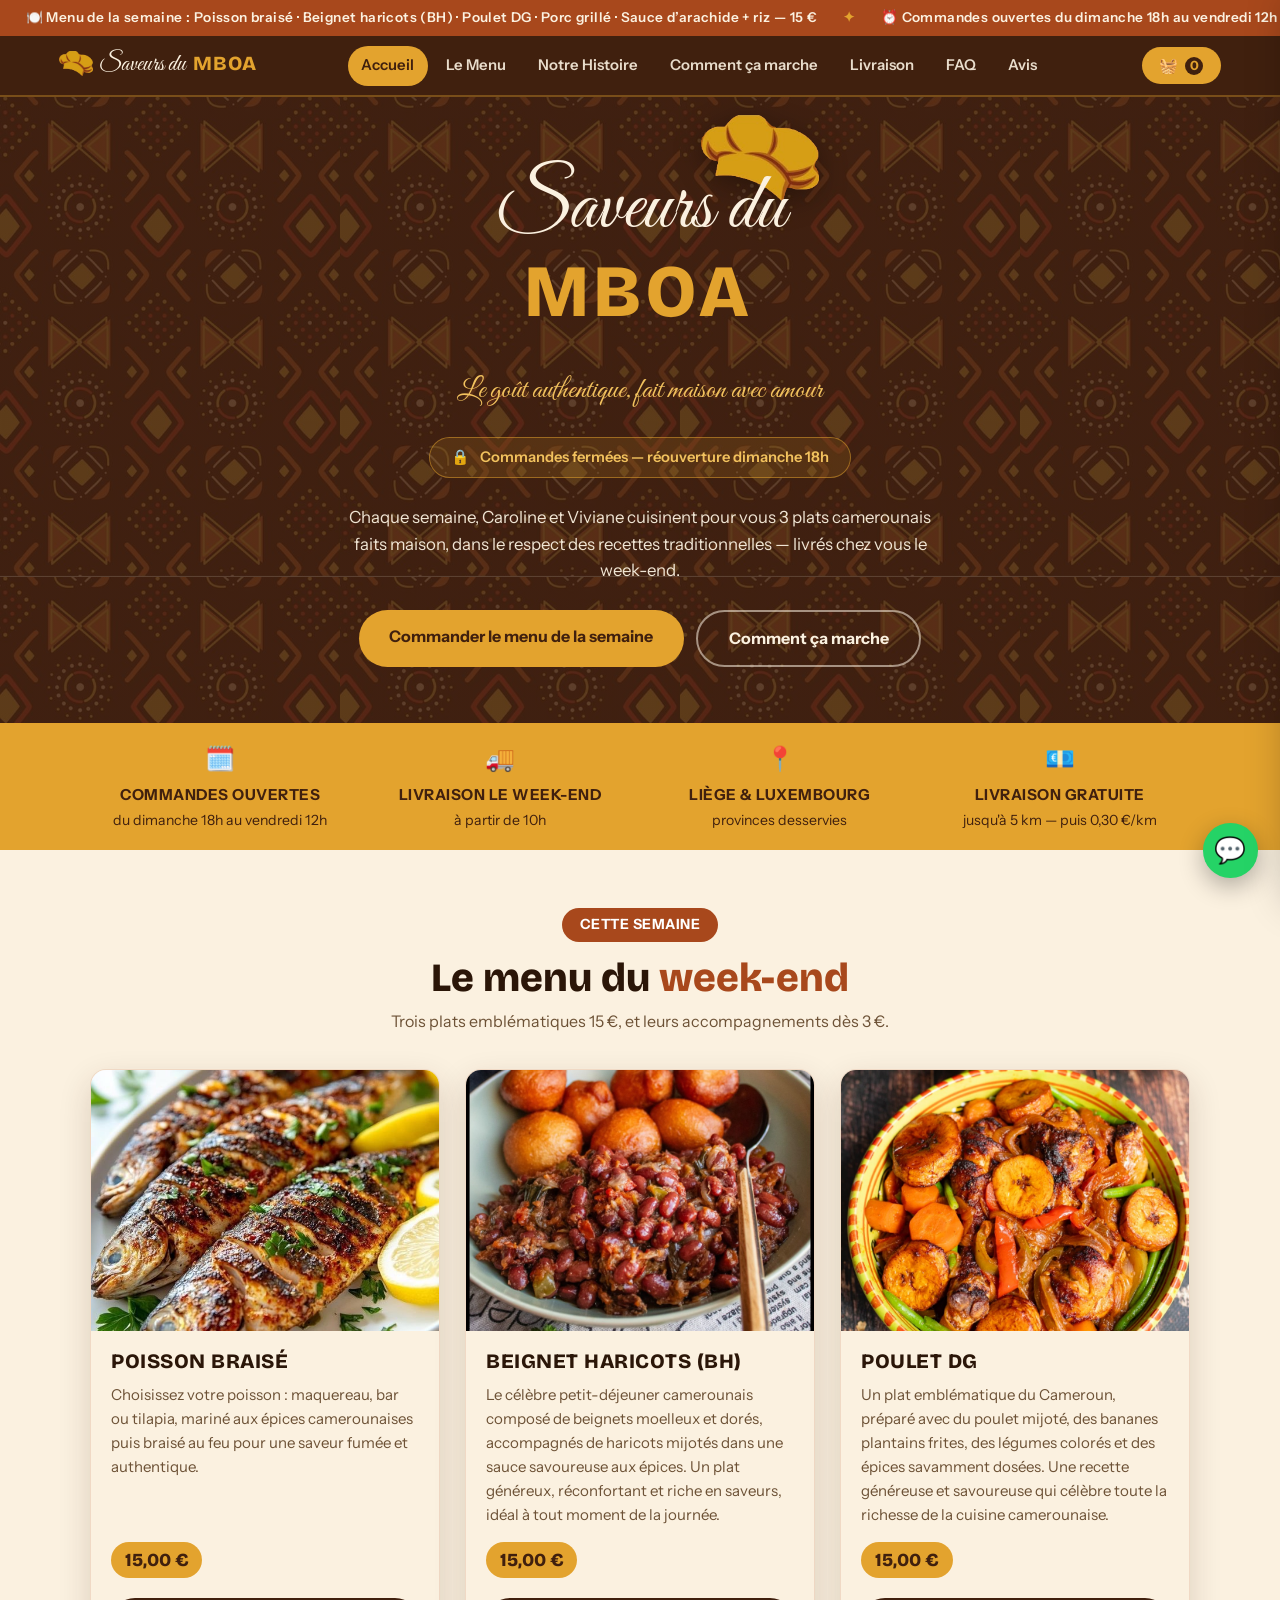
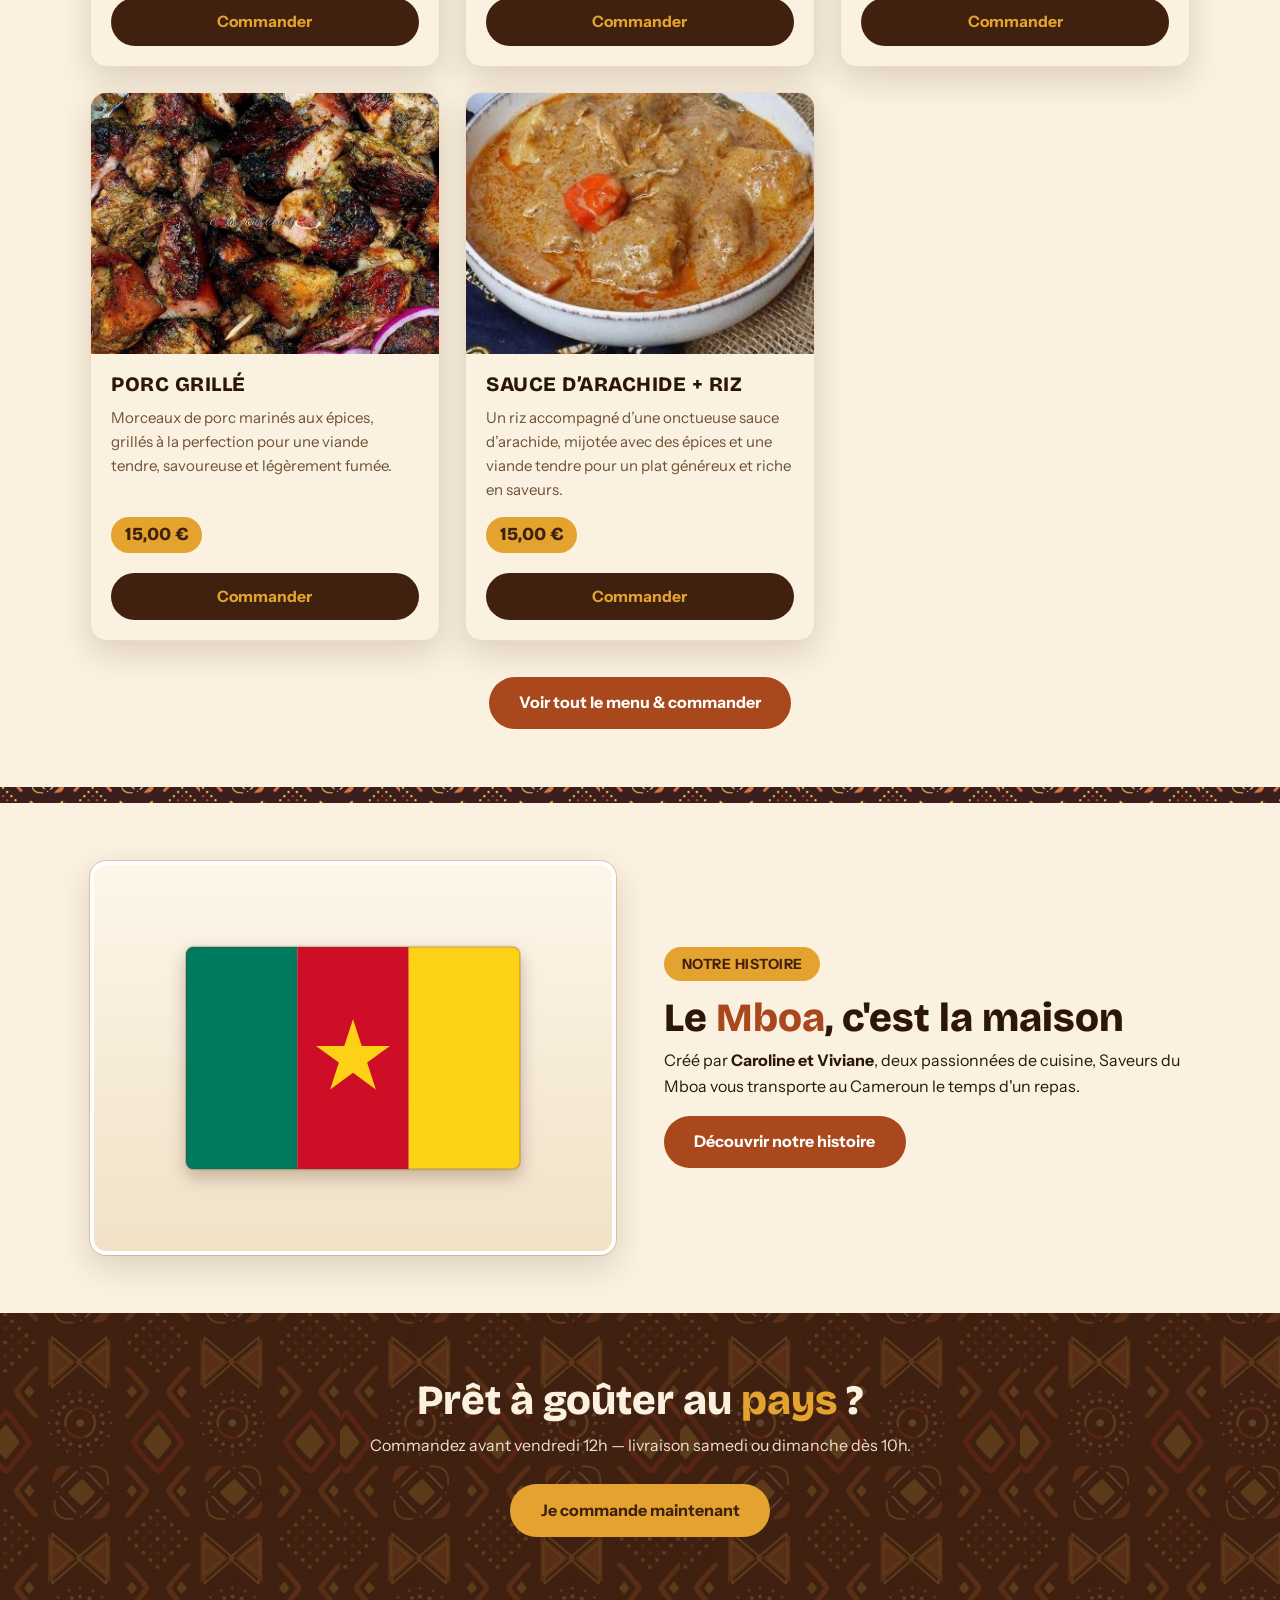
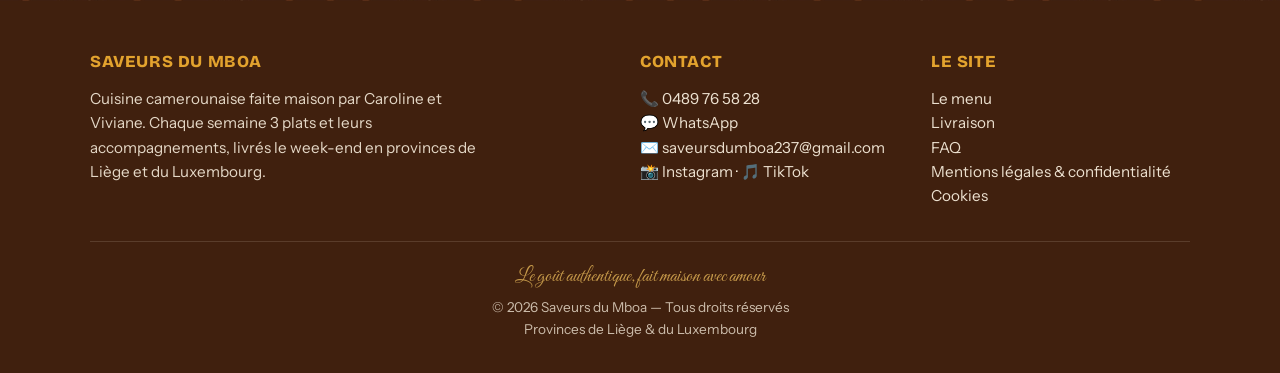
==== commit e0f52059: "feat(seo): vrai favicon (la toque du logo) au lieu du globe gris Le favicon etait un emoji encode en" ====
--- a/index.html
+++ b/index.html
@@ -35,6 +35,7 @@
       "description": "Cuisine camerounaise faite maison par Caroline et Viviane. Chaque semaine, 3 plats et leurs accompagnements, commandés en semaine et livrés le week-end en provinces de Liège et du Luxembourg.",
       "url": "https://saveursdumboa.com/",
       "image": "https://saveursdumboa.com/photos/ndole.jpg",
+      "logo": "https://saveursdumboa.com/icon-512.png",
       "telephone": "+32489765828",
       "email": "saveursdumboa237@gmail.com",
       "servesCuisine": ["Camerounaise", "Africaine"],
@@ -64,8 +65,12 @@
 }
 </script>
 
-<!-- Favicon local (emoji SVG, aucune ressource externe) -->
-<link rel="icon" href="data:image/svg+xml,%3Csvg xmlns='http://www.w3.org/2000/svg' viewBox='0 0 100 100'%3E%3Ctext y='.9em' font-size='88'%3E%F0%9F%8D%B2%3C/text%3E%3C/svg%3E">
+<!-- Favicon : la toque du logo, en vrais fichiers. Un favicon en data: URI
+     n'est jamais récupéré par Google, qui affiche alors le globe gris. -->
+<link rel="icon" href="/favicon.ico" sizes="16x16 32x32 48x48">
+<link rel="icon" href="/favicon-32.png" sizes="32x32" type="image/png">
+<link rel="icon" href="/icon-192.png" sizes="192x192" type="image/png">
+<link rel="apple-touch-icon" href="/apple-touch-icon.png">
 <meta name="theme-color" content="#40200E">
 
 <link rel="stylesheet" href="fonts/fonts.css">
@@ -321,7 +326,7 @@
 .recap .r.total{font-family:var(--display);font-weight:800;font-size:1.2rem;border-top:1.5px solid #e4d3b6;margin-top:.4rem;padding-top:.5rem}
 .recap .r.acompte{color:var(--terracotta);font-weight:700}
 .recap .mini{font-size:.8rem;color:#6d5236;margin-top:.4rem}
-.vide{text-align:center;color:#8a7355;padding:2rem 0}
+.vide{text-align:center;color:#7d6647;padding:2rem 0}
 .form label{display:block;font-weight:700;font-size:.88rem;margin:.8rem 0 .25rem}
 .form input,.form select,.form textarea{width:100%;padding:.65rem .8rem;border:1.5px solid #d9c5a6;border-radius:10px;font-family:var(--body);font-size:.95rem;background:#fff}
 .form input:focus{outline:none;border-color:var(--or);box-shadow:0 0 0 3px rgba(227,163,46,.15)}
@@ -333,9 +338,9 @@
 .auto-liste > .addr-item:last-child, .auto-liste > div:last-child{border-bottom:none}
 .auto-liste .addr-icon{color:var(--terracotta);font-size:1.2rem;flex-shrink:0;margin-top:.05rem}
 .auto-liste .addr-info strong{display:block;color:var(--encre);font-weight:700;font-size:.98rem;line-height:1.25}
-.auto-liste .addr-info small{display:block;color:#8a7355;font-size:.82rem;margin-top:.18rem}
-.auto-liste .loading{padding:1.2rem;text-align:center;color:#8a7355;font-size:.92rem}
-.auto-liste .no-results{padding:1.2rem;text-align:center;color:#8a7355;font-size:.92rem}
+.auto-liste .addr-info small{display:block;color:#7d6647;font-size:.82rem;margin-top:.18rem}
+.auto-liste .loading{padding:1.2rem;text-align:center;color:#7d6647;font-size:.92rem}
+.auto-liste .no-results{padding:1.2rem;text-align:center;color:#7d6647;font-size:.92rem}
 
 /* Active / keyboard focused state */
 .auto-liste .addr-item.active{background:rgba(227,163,46,.12);border-left:4px solid var(--or);padding-left:calc(1rem - 4px)}
@@ -389,7 +394,7 @@
 .avis-tete{display:flex;align-items:center;gap:.5rem;flex-wrap:wrap;margin-bottom:.4rem}
 .avis-etoiles{color:var(--or);letter-spacing:1px}
 .avis-nom{font-weight:700;color:var(--encre)}
-.avis-date{color:#8a7355;font-size:.9rem}
+.avis-date{color:#7d6647;font-size:.9rem}
 .avis-texte{margin:0;color:var(--brun);font-style:italic}
 .avis-note-globale{font-size:1.8rem;color:var(--or);letter-spacing:2px}
 .avis-note-chiffre{font-weight:700;color:var(--encre);margin-top:.2rem}
@@ -717,13 +722,18 @@
       <div style="background:var(--blanc);border-radius:var(--radius);box-shadow:var(--shadow);padding:1.8rem 1.6rem">
 
         <h2 style="color:var(--brun)">Mentions légales</h2>
+        <!-- ⚠️ À METTRE À JOUR DÈS L'OBTENTION DU NUMÉRO BCE : remplacer les trois mentions
+             « en cours d'immatriculation » ci-dessous par la dénomination exacte, le n° BCE
+             et l'adresse du siège / de l'unité d'établissement. Obligatoire en vente à distance. -->
         <p style="margin:.6rem 0 1.4rem">
           <strong>Éditeur du site :</strong> Saveurs du Mboa —
-          <mark style="background:#fdeccb">[dénomination exacte à compléter]</mark>.<br>
+          <em style="color:var(--brun-2)">activité en cours d'immatriculation à la Banque-Carrefour
+          des Entreprises</em>.<br>
           <strong>Numéro d'entreprise (BCE / TVA) :</strong>
-          <mark style="background:#fdeccb">[N° BCE à compléter]</mark>.<br>
+          <em style="color:var(--brun-2)">en cours d'attribution — publié ici dès l'immatriculation</em>.<br>
           <strong>Adresse :</strong>
-          <mark style="background:#fdeccb">[adresse à compléter]</mark>.<br>
+          <em style="color:var(--brun-2)">nos cuisines sont situées en provinces de Liège et du
+          Luxembourg ; l'adresse complète est communiquée sur simple demande</em>.<br>
           <strong>Contact :</strong>
           <a class="js-email" href="mailto:saveursdumboa237@gmail.com">saveursdumboa237@gmail.com</a> —
           WhatsApp <span class="js-phone">0489 76 58 28</span>.<br>
@@ -1084,7 +1094,7 @@
   const v = avisValides();
   if(!v.length){
     moy.innerHTML = '';
-    liste.innerHTML = `<p style="text-align:center;color:#8a7355">Soyez le premier à laisser un avis 💛</p>`;
+    liste.innerHTML = `<p style="text-align:center;color:#7d6647">Soyez le premier à laisser un avis 💛</p>`;
     return;
   }
   moy.innerHTML = `<div class="avis-note-globale">${etoilesHtml(Math.round(moyenneAvis()))}</div>
@@ -1107,12 +1117,31 @@
 /* ---- Formulaire « Laisser un avis » (envoi Web3Forms, modéré avant publication) ---- */
 let _noteAvisChoisie = 0;
 function setNoteAvis(n){
-  _noteAvisChoisie = n;
+  // Re-cliquer l'étoile déjà active éteint tout : sans ça, on ne pouvait plus
+  // jamais revenir à « aucune note » une fois la 1re étoile allumée.
+  _noteAvisChoisie = (n === _noteAvisChoisie) ? 0 : n;
   document.querySelectorAll('#avis-etoiles-choix .etoile-choix').forEach((el, i) => {
-    el.textContent = i < n ? '★' : '☆';
+    const allumee = i < _noteAvisChoisie;
+    el.textContent = allumee ? '★' : '☆';
+    el.setAttribute('aria-pressed', allumee ? 'true' : 'false');
   });
   const err = document.getElementById('avis-note-err');
   if(err) err.style.display = 'none';
+}
+/* Les étoiles doivent aussi répondre au clavier : sans ça, impossible de noter
+   sans souris (et un lecteur d'écran ne voit qu'un caractère décoratif). */
+function toucheNoteAvis(ev, n){
+  if(ev.key === 'Enter' || ev.key === ' ' || ev.key === 'Spacebar'){
+    ev.preventDefault();
+    setNoteAvis(n);
+  }
+}
+/* Affiche/efface un message d'erreur sous un champ du formulaire d'avis. */
+function erreurAvis(id, message){
+  const el = document.getElementById(id);
+  if(!el) return;
+  el.textContent = message || '';
+  el.style.display = message ? 'block' : 'none';
 }
 function rendreFormAvis(){
   const bloc = document.getElementById('avis-form-bloc');
@@ -1120,22 +1149,26 @@
   const actif = typeof AVIS_FORM_KEY !== 'undefined' && AVIS_FORM_KEY;
   bloc.innerHTML = `
     <h2 class="section-titre" style="text-align:center">Laisser un avis</h2>
-    ${actif ? '' : `<p style="text-align:center;color:#8a7355;font-size:.88rem">Le formulaire sera bientôt actif. En attendant, écrivez-nous sur <a id="avis-demo-wa" href="#">WhatsApp</a>.</p>`}
+    ${actif ? '' : `<p style="text-align:center;color:#7d6647;font-size:.88rem">Le formulaire sera bientôt actif. En attendant, écrivez-nous sur <a id="avis-demo-wa" href="#">WhatsApp</a>.</p>`}
     <form id="avis-form" class="form" ${actif ? '' : 'style="opacity:.55;pointer-events:none"'}>
       <label for="av-nom">Votre prénom / nom *</label>
       <input id="av-nom" type="text" maxlength="60" placeholder="Ex. Marie L.">
-      <label>Votre note *</label>
-      <div id="avis-etoiles-choix" style="font-size:1.8rem;color:var(--or);cursor:pointer;letter-spacing:3px">
-        ${[1,2,3,4,5].map(n => `<span class="etoile-choix" onclick="setNoteAvis(${n})">☆</span>`).join('')}
+      <span id="avis-nom-err" style="display:none;color:var(--terracotta);font-size:.88rem"></span>
+      <label id="avis-note-label">Votre note *</label>
+      <div id="avis-etoiles-choix" role="group" aria-labelledby="avis-note-label"
+           style="font-size:1.8rem;color:var(--or);cursor:pointer;letter-spacing:3px">
+        ${[1,2,3,4,5].map(n => `<span class="etoile-choix" role="button" tabindex="0" aria-pressed="false" aria-label="${n} étoile${n > 1 ? 's' : ''} sur 5" title="Cliquez à nouveau pour effacer la note" onclick="setNoteAvis(${n})" onkeydown="toucheNoteAvis(event, ${n})">☆</span>`).join('')}
       </div>
+      <span id="avis-note-aide" style="color:#7d6647;font-size:.8rem">Cliquez sur l'étoile allumée pour effacer votre note.</span>
       <span id="avis-note-err" style="display:none;color:var(--terracotta);font-size:.88rem"></span>
       <label for="av-texte">Votre commentaire *</label>
       <textarea id="av-texte" maxlength="600" placeholder="Racontez votre expérience…"></textarea>
+      <span id="avis-texte-err" style="display:none;color:var(--terracotta);font-size:.88rem"></span>
       <label for="av-email">Votre e-mail (facultatif)</label>
       <input id="av-email" type="email" placeholder="Pour vous répondre si besoin">
       <input type="checkbox" name="botcheck" id="av-botcheck" style="display:none" tabindex="-1" autocomplete="off">
       <button type="submit" class="btn btn-primaire" style="width:100%;margin-top:.9rem" ${actif ? '' : 'disabled'}>Envoyer mon avis</button>
-      <p style="color:#8a7355;font-size:.8rem;margin-top:.6rem">En envoyant votre avis, vous acceptez qu'il soit transmis pour modération et publié sur le site.</p>
+      <p style="color:#7d6647;font-size:.8rem;margin-top:.6rem">En envoyant votre avis, vous acceptez qu'il soit transmis pour modération et publié sur le site.</p>
       <p id="avis-form-msg" style="display:none;margin-top:.8rem;text-align:center;font-weight:700"></p>
     </form>`;
   // Le lien WhatsApp est injecté après la boucle .js-wa : on le câble ici directement.
@@ -1152,10 +1185,22 @@
   const email = document.getElementById('av-email').value.trim();
   const botcheck = document.getElementById('av-botcheck').checked;
   const msg = document.getElementById('avis-form-msg');
-  const noteErr = document.getElementById('avis-note-err');
-  if(nom.length < 2){ document.getElementById('av-nom').focus(); return; }
-  if(!_noteAvisChoisie){ noteErr.textContent = 'Choisissez une note.'; noteErr.style.display = 'block'; return; }
-  if(texte.length < 3){ document.getElementById('av-texte').focus(); return; }
+  // Un refus doit toujours DIRE pourquoi : un simple focus() passait inaperçu et
+  // donnait l'impression que le bouton « Envoyer » ne marchait pas.
+  erreurAvis('avis-nom-err', ''); erreurAvis('avis-note-err', ''); erreurAvis('avis-texte-err', '');
+  msg.style.display = 'none';
+  if(nom.length < 2){
+    erreurAvis('avis-nom-err', 'Indiquez votre prénom ou votre nom (2 lettres minimum).');
+    document.getElementById('av-nom').focus(); return;
+  }
+  if(!_noteAvisChoisie){
+    erreurAvis('avis-note-err', 'Choisissez une note.');
+    document.getElementById('avis-etoiles-choix').scrollIntoView({block:'center'}); return;
+  }
+  if(texte.length < 3){
+    erreurAvis('avis-texte-err', 'Écrivez quelques mots sur votre expérience.');
+    document.getElementById('av-texte').focus(); return;
+  }
   if(botcheck) return; // honeypot : bot détecté, on ignore silencieusement
 
   const bouton = ev.target.querySelector('button[type=submit]');
@@ -1168,8 +1213,8 @@
         access_key: AVIS_FORM_KEY,
         subject: 'Nouvel avis — Saveurs du Mboa',
         from_name: nom,
-        // Ces noms de champs font des lignes « nom: … » dans l'e-mail reçu :
-        // c'est ce que lit le bouton « Coller l'avis reçu » de l'admin.
+        // Ces noms de champs servent de libellés dans l'e-mail reçu par la
+        // gérante, qui recopie l'avis dans l'admin avant de le publier.
         nom: nom,
         note: _noteAvisChoisie + '/5',
         avis: texte,
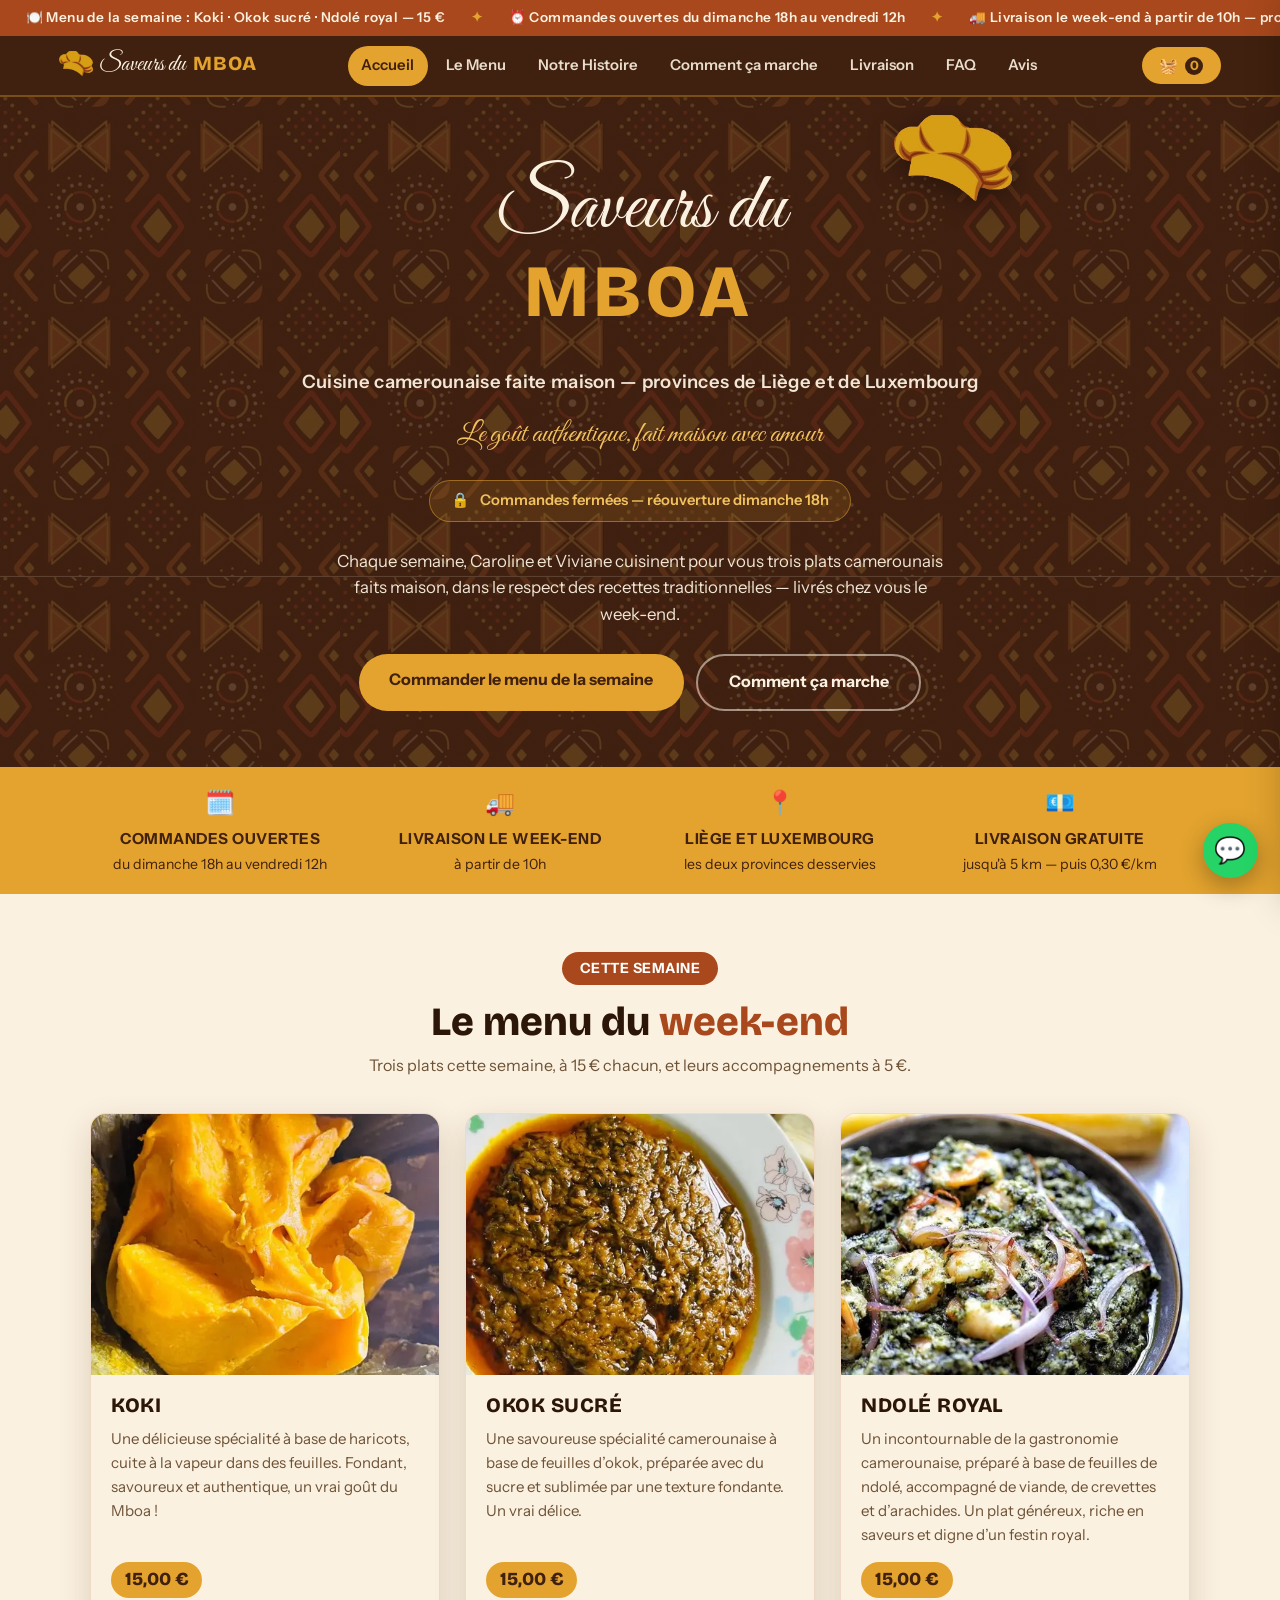
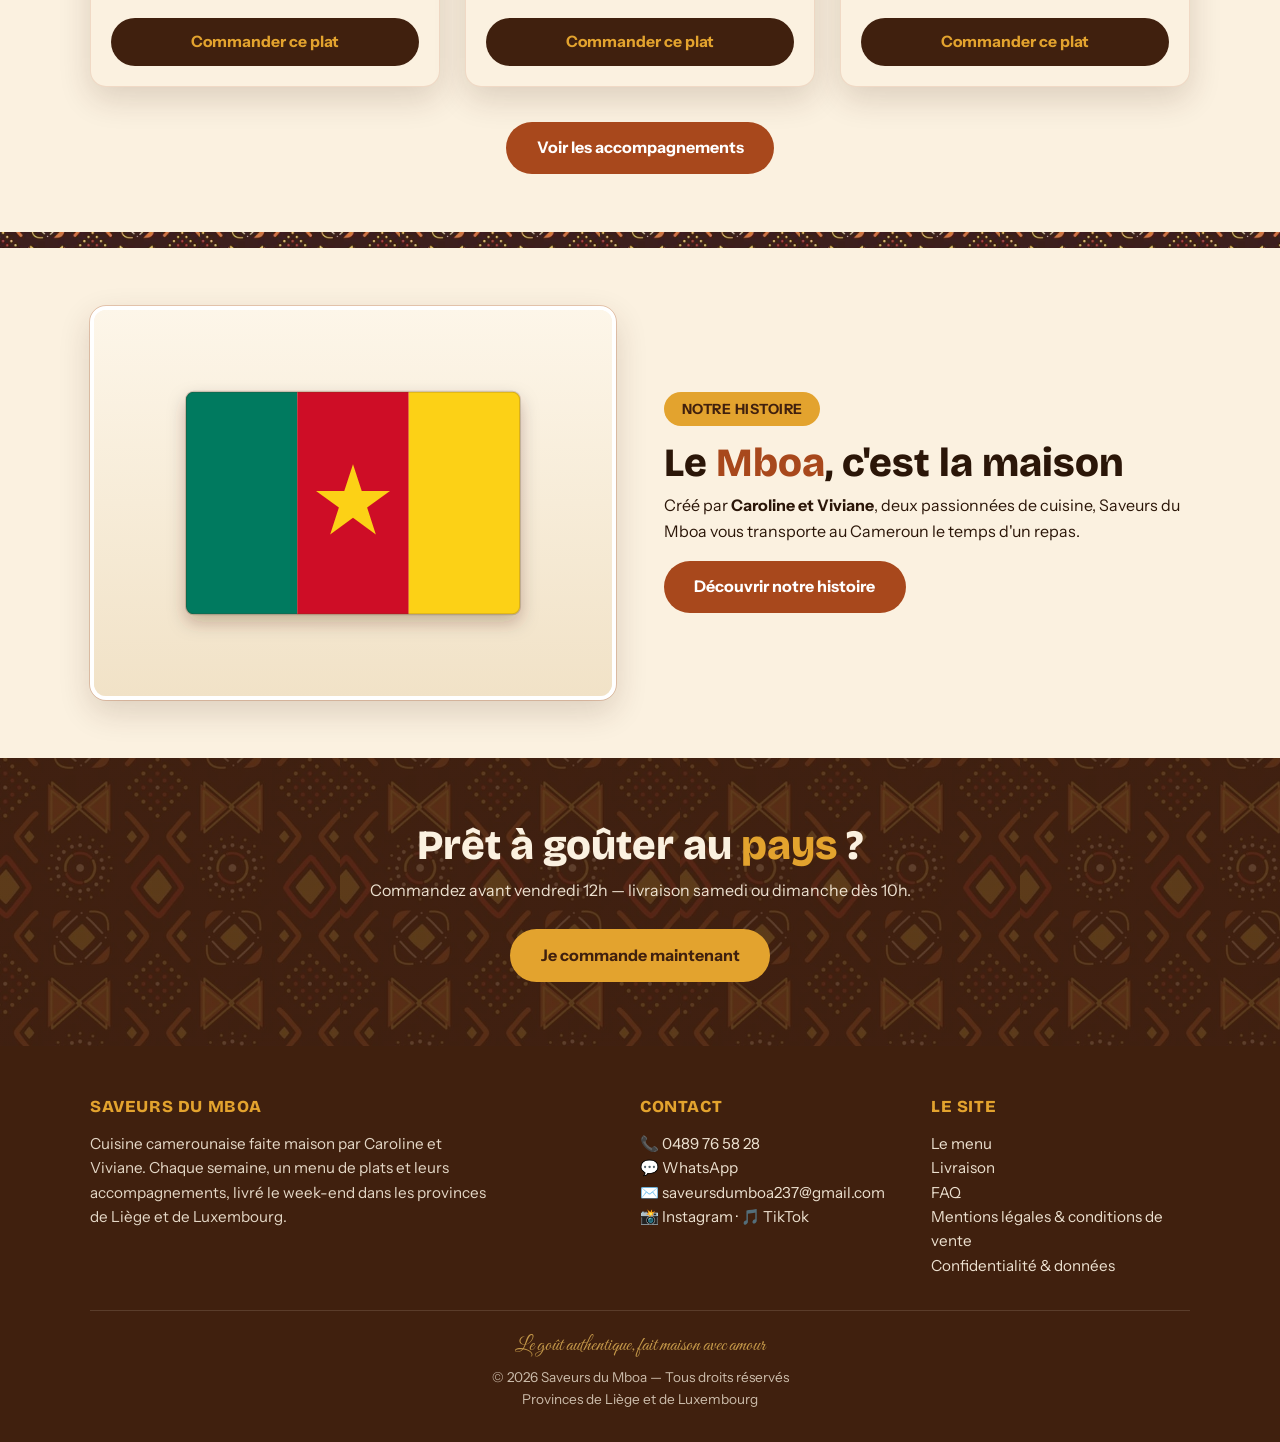
==== commit c02910cf: "Améliorations suite à l'audit : contenu, accessibilité, images, mentions légales - Textes calculés d" ====
--- a/index.html
+++ b/index.html
@@ -3,28 +3,31 @@
 <head>
 <meta charset="UTF-8">
 <meta name="viewport" content="width=device-width, initial-scale=1.0">
-<title>Saveurs du Mboa — Le goût authentique, fait maison avec amour</title>
-<meta name="description" content="Chaque semaine, 3 plats camerounais faits maison par Caroline et Viviane. Commandez avant vendredi 12h, livraison le week-end en provinces de Liège et du Luxembourg.">
+<title>Saveurs du Mboa — Cuisine camerounaise faite maison, Liège et Luxembourg</title>
+<meta name="description" content="Chaque semaine, un menu de plats camerounais faits maison par Caroline et Viviane. Commandez avant vendredi 12h, livraison le week-end dans les provinces de Liège et de Luxembourg.">
 
 <!-- Aperçu de partage (Open Graph / Twitter) -->
 <meta property="og:type" content="website">
 <meta property="og:site_name" content="Saveurs du Mboa">
 <meta property="og:title" content="Saveurs du Mboa — Cuisine camerounaise faite maison">
-<meta property="og:description" content="Chaque semaine, 3 plats camerounais faits maison par Caroline et Viviane, livrés le week-end en provinces de Liège et du Luxembourg.">
-<meta property="og:image" content="https://saveursdumboa.com/photos/ndole.jpg">
+<meta property="og:description" content="Chaque semaine, un menu de plats camerounais faits maison par Caroline et Viviane, livrés le week-end dans les provinces de Liège et de Luxembourg.">
+<meta property="og:image" content="https://saveursdumboa.com/og-image.jpg">
+<meta property="og:image:width" content="1200">
+<meta property="og:image:height" content="630">
+<meta property="og:image:alt" content="Un plat de ndolé aux crevettes, spécialité camerounaise">
 <meta property="og:url" content="https://saveursdumboa.com/">
 <meta property="og:locale" content="fr_BE">
 <meta name="twitter:card" content="summary_large_image">
 <meta name="twitter:title" content="Saveurs du Mboa — Cuisine camerounaise faite maison">
-<meta name="twitter:description" content="3 plats camerounais faits maison chaque semaine, livrés le week-end (Liège & Luxembourg).">
-<meta name="twitter:image" content="https://saveursdumboa.com/photos/ndole.jpg">
+<meta name="twitter:description" content="Un menu de plats camerounais faits maison chaque semaine, livré le week-end dans les provinces de Liège et de Luxembourg.">
+<meta name="twitter:image" content="https://saveursdumboa.com/og-image.jpg">
 <link rel="canonical" href="https://saveursdumboa.com/">
 <meta name="robots" content="index, follow">
 <meta name="keywords" content="cuisine camerounaise, plats africains, traiteur camerounais, livraison repas Liège, livraison repas Luxembourg belge, ndolé, eru, poulet DG, plats faits maison, Saveurs du Mboa">
 
 <!-- Données structurées : dit à Google que nous sommes un traiteur qui LIVRE,
      ce qu'on cuisine et où. C'est ce qui permet un affichage enrichi. -->
-<script type="application/ld+json">
+<script type="application/ld+json" id="donnees-structurees">
 {
   "@context": "https://schema.org",
   "@graph": [
@@ -32,14 +35,14 @@
       "@type": "FoodEstablishment",
       "@id": "https://saveursdumboa.com/#business",
       "name": "Saveurs du Mboa",
-      "description": "Cuisine camerounaise faite maison par Caroline et Viviane. Chaque semaine, 3 plats et leurs accompagnements, commandés en semaine et livrés le week-end en provinces de Liège et du Luxembourg.",
+      "description": "Cuisine camerounaise faite maison par Caroline et Viviane. Chaque semaine, un menu de plats et leurs accompagnements, commandés en semaine et livrés le week-end dans les provinces de Liège et de Luxembourg.",
       "url": "https://saveursdumboa.com/",
-      "image": "https://saveursdumboa.com/photos/ndole.jpg",
+      "image": "https://saveursdumboa.com/og-image.jpg",
       "logo": "https://saveursdumboa.com/icon-512.png",
       "telephone": "+32489765828",
       "email": "saveursdumboa237@gmail.com",
       "servesCuisine": ["Camerounaise", "Africaine"],
-      "priceRange": "12-15 €",
+      "priceRange": "5-15 €",
       "currenciesAccepted": "EUR",
       "paymentAccepted": "Virement bancaire",
       "sameAs": [
@@ -96,9 +99,11 @@
 .wax-bg{
   background-color:var(--brun);
   background-image:linear-gradient(rgba(64,32,14,.84),rgba(64,32,14,.84)),url(photos/wax.jpg);
+  background-image:linear-gradient(rgba(64,32,14,.84),rgba(64,32,14,.84)),image-set(url(photos/wax.webp) type("image/webp"),url(photos/wax.jpg) type("image/jpeg"));
   background-size:auto,340px auto;background-repeat:repeat;
 }
-.wax-band{background-image:url(photos/wax.jpg);background-size:200px auto;height:16px}
+.wax-band{background-image:url(photos/wax.jpg);background-image:image-set(url(photos/wax.webp) type("image/webp"),url(photos/wax.jpg) type("image/jpeg"));background-size:200px auto;height:16px}
+.sr-only{position:absolute!important;width:1px;height:1px;padding:0;margin:-1px;overflow:hidden;clip:rect(0,0,0,0);white-space:nowrap;border:0}
 
 /* ===== Bannière défilante ===== */
 .marquee{background:var(--terracotta);color:var(--creme);overflow:hidden;font-size:.85rem;font-weight:600;letter-spacing:.4px}
@@ -115,7 +120,8 @@
 .logo .s{font-family:var(--script);font-size:1.5rem;color:var(--creme)}
 .logo .m{font-family:var(--display);font-weight:800;font-size:1.25rem;color:var(--or);letter-spacing:1px}
 .logo .toque{width:2.1em;height:auto;align-self:center;transform:translateY(-2px)}
-.hero-titre{position:relative;display:inline-block}
+.hero-titre{position:relative;display:inline-block;font:inherit;line-height:inherit;margin:0}
+.hero .titre-promesse{display:block;font-family:var(--body);font-weight:600;font-size:clamp(.95rem,2.4vw,1.15rem);letter-spacing:.3px;color:var(--creme);margin-top:.9rem;opacity:.95}
 .hero-titre .titre-script,.hero-titre .titre-mboa{position:relative;z-index:1}
 .hero .toque{position:absolute;top:-3.4rem;right:-2.1rem;width:clamp(74px,12.5vw,118px);height:auto;filter:drop-shadow(0 6px 14px rgba(0,0,0,.35));pointer-events:none;z-index:0}
 @media(max-width:560px){.hero .toque{right:-1.25rem;top:-2rem;width:70px}}
@@ -132,7 +138,8 @@
 }
 .btn-panier:hover{background:var(--or-clair)}
 #cart-count{background:var(--brun);color:var(--or);border-radius:999px;min-width:1.4em;height:1.4em;display:inline-flex;align-items:center;justify-content:center;font-size:.8rem;font-weight:700}
-.burger{display:none;background:none;border:2px solid rgba(251,241,224,.4);border-radius:10px;color:var(--creme);font-size:1.25rem;padding:.3rem .6rem;line-height:1}
+.burger{display:none;background:none;border:2px solid rgba(251,241,224,.4);border-radius:10px;color:var(--creme);font-size:1.25rem;padding:.3rem .6rem;line-height:1;min-width:2.6rem}
+.burger[aria-expanded="true"]{border-color:var(--or);color:var(--or)}
 @media(max-width:940px){
   nav.principal{
     display:none;position:absolute;top:100%;left:0;right:0;background:var(--brun);
@@ -182,7 +189,17 @@
 .ruban{background:var(--or);color:var(--brun);padding:1.1rem 1.5rem}
 .ruban-grid{max-width:1100px;margin:0 auto;display:grid;grid-template-columns:repeat(4,1fr);gap:1.2rem;text-align:center}
 @media(max-width:900px){.ruban-grid{grid-template-columns:repeat(2,1fr)}}
-@media(max-width:520px){.ruban-grid{grid-template-columns:1fr}}
+@media(max-width:520px){
+  .ruban{padding:.9rem 1rem}
+  .ruban-grid{gap:.8rem .6rem}
+  .ruban-item .ic{font-size:1.2rem;margin-bottom:.1rem}
+  .ruban-item strong{font-size:.78rem;letter-spacing:.2px}
+  .ruban-item span{font-size:.8rem;line-height:1.35}
+  .hero{padding:3.2rem 1.2rem 2.6rem}
+  .hero .slogan{margin:.7rem auto 1rem}
+  .hero p.intro{font-size:.98rem;margin-bottom:1.2rem}
+  .marquee{font-size:.78rem}
+}
 .ruban-item .ic{font-size:1.5rem;display:block;margin-bottom:.25rem}
 .ruban-item strong{display:block;font-size:.95rem;text-transform:uppercase;letter-spacing:.5px}
 .ruban-item span{font-size:.88rem}
@@ -208,6 +225,7 @@
 .plat{background:var(--creme);border-radius:var(--radius);overflow:hidden;box-shadow:var(--shadow);display:flex;flex-direction:column;border:1px solid rgba(168,72,28,.14)}
 .fond-blanc .plat{background:var(--blanc)}
 .plat-photo{aspect-ratio:4/3;overflow:hidden;background:#e8dcc6}
+.plat-photo picture{display:block;width:100%;height:100%}
 .plat-photo img{width:100%;height:100%;object-fit:cover;transition:transform .35s}
 .plat:hover .plat-photo img{transform:scale(1.04)}
 .plat-corps{padding:1.25rem;display:flex;flex-direction:column;gap:.55rem;flex:1}
@@ -370,6 +388,8 @@
 .mini-cart-flottant{position:fixed;bottom:1.2rem;left:1.2rem;z-index:110;background:var(--brun);color:var(--or);padding:.7rem 1rem;border-radius:999px;display:flex;align-items:center;gap:.6rem;box-shadow:0 10px 30px rgba(0,0,0,.18);font-weight:800;border:3px solid rgba(255,255,255,.06);cursor:pointer}
 .mini-cart-flottant .count{background:var(--or);color:var(--brun);padding:.12rem .5rem;border-radius:6px;font-size:.95rem}
 @media(min-width:800px){.mini-cart-flottant{display:none}}
+body.panier-ouvert .mini-cart-flottant,body.panier-ouvert .wa-flottant{display:none}
+body.panier-ouvert{overflow:hidden}
 
 /* Buttons and interactive polish */
 button, .btn-whatsapp, .btn-ajouter{transition:transform .12s ease, box-shadow .12s ease}
@@ -413,8 +433,8 @@
 
 <header>
   <div class="header-inner">
-    <a class="logo" href="#/accueil"><img class="toque" src="photos/toque.png" alt=""><span class="s">Saveurs du</span><span class="m">MBOA</span></a>
-    <nav class="principal" id="nav">
+    <a class="logo" href="#/accueil" aria-label="Saveurs du Mboa — accueil"><img class="toque" src="photos/toque.png" alt="" width="204" height="149"><span class="s">Saveurs du</span><span class="m">MBOA</span></a>
+    <nav class="principal" id="nav" aria-label="Navigation principale">
       <a href="#/accueil" data-page="accueil">Accueil</a>
       <a href="#/menu" data-page="menu">Le Menu</a>
       <a href="#/histoire" data-page="histoire">Notre Histoire</a>
@@ -424,8 +444,8 @@
       <a href="#/avis" data-page="avis">Avis</a>
     </nav>
     <div class="header-actions">
-      <button class="btn-panier" onclick="ouvrirPanier()">🧺 <span id="cart-count">0</span></button>
-      <button class="burger" id="burger" aria-label="Ouvrir le menu" onclick="toggleNav()">☰</button>
+      <button class="btn-panier" id="btn-panier" onclick="ouvrirPanier()" aria-controls="drawer" aria-haspopup="dialog"><span aria-hidden="true">🧺</span> <span class="sr-only">Panier, articles :</span> <span id="cart-count">0</span></button>
+      <button class="burger" id="burger" aria-label="Ouvrir le menu" aria-expanded="false" aria-controls="nav" onclick="toggleNav()">☰</button>
     </div>
   </div>
 </header>
@@ -435,14 +455,15 @@
 <!-- ============ PAGE ACCUEIL ============ -->
 <div class="page" id="page-accueil">
   <section class="hero wax-bg">
-    <div class="hero-titre">
-      <img class="toque" src="photos/toque.png" alt="">
+    <h1 class="hero-titre">
+      <img class="toque" src="photos/toque.png" alt="" width="204" height="149">
       <span class="titre-script">Saveurs du</span>
       <span class="titre-mboa">MBOA</span>
-    </div>
+      <span class="titre-promesse">Cuisine camerounaise faite maison — provinces de Liège et de Luxembourg</span>
+    </h1>
     <p class="slogan">Le goût authentique, fait maison avec amour</p>
     <div class="compteur" id="compteur">⏳ <span>Commandes ouvertes</span></div>
-    <p class="intro">Chaque semaine, Caroline et Viviane cuisinent pour vous 3 plats camerounais faits maison, dans le respect des recettes traditionnelles — livrés chez vous le week-end.</p>
+    <p class="intro">Chaque semaine, Caroline et Viviane cuisinent pour vous <span class="js-nb-plats">un menu de plats</span> camerounais faits maison, dans le respect des recettes traditionnelles — livrés chez vous le week-end.</p>
     <div class="hero-cta">
       <a class="btn btn-primaire" href="#/menu">Commander le menu de la semaine</a>
       <a class="btn btn-secondaire" href="#/comment">Comment ça marche</a>
@@ -453,7 +474,7 @@
     <div class="ruban-grid">
       <div class="ruban-item"><span class="ic">🗓️</span><strong>Commandes ouvertes</strong><span>du <span class="js-ouverture">dimanche 18h</span> au <span class="js-fermeture">vendredi 12h</span></span></div>
       <div class="ruban-item"><span class="ic">🚚</span><strong>Livraison le week-end</strong><span>à partir de 10h</span></div>
-      <div class="ruban-item"><span class="ic">📍</span><strong>Liège &amp; Luxembourg</strong><span>provinces desservies</span></div>
+      <div class="ruban-item"><span class="ic">📍</span><strong>Liège et Luxembourg</strong><span>les deux provinces desservies</span></div>
       <div class="ruban-item"><span class="ic">💶</span><strong>Livraison gratuite</strong><span>jusqu'à <span class="js-km-gratuits">5</span> km — puis <span class="js-frais-km">0,30</span> €/km</span></div>
     </div>
   </div>
@@ -462,9 +483,9 @@
     <div class="container centre">
       <span class="badge">Cette semaine</span>
       <h2 class="section-titre">Le menu du <span class="accent">week-end</span></h2>
-      <p class="section-sous" style="margin-left:auto;margin-right:auto">Trois plats emblématiques <span class="js-prix-plat">dès 15 €</span>, et leurs accompagnements <span class="js-prix-accomp">dès 5 €</span>.</p>
+      <p class="section-sous" style="margin-left:auto;margin-right:auto" id="accroche-menu">Nos plats de la semaine et leurs accompagnements.</p>
       <div class="plats" id="teaser-plats" style="text-align:left"></div>
-      <a class="btn btn-terre" href="#/menu" style="margin-top:2.2rem">Voir tout le menu &amp; commander</a>
+      <a class="btn btn-terre" href="#/menu" style="margin-top:2.2rem">Voir les accompagnements</a>
     </div>
   </section>
 
@@ -472,7 +493,7 @@
 
   <section>
     <div class="container deux-col">
-      <div class="photo-cadre"><img src="photos/drapeau-cameroun.svg" alt="Drapeau du Cameroun"></div>
+      <div class="photo-cadre"><img src="photos/drapeau-cameroun.svg" alt="Drapeau du Cameroun" width="800" height="600" loading="lazy" decoding="async"></div>
       <div>
         <span class="badge or">Notre histoire</span>
         <h2 class="section-titre">Le <span class="accent">Mboa</span>, c'est la maison</h2>
@@ -501,7 +522,7 @@
   <section class="page-hero wax-bg">
     <span class="fil-ariane">Le menu</span>
     <h1>Menu de la <span class="fil">semaine</span></h1>
-    <p>Trois plats faits maison et leurs accompagnements. Choisissez, ajustez les quantités, et envoyez votre commande en un clic.</p>
+    <p><span class="js-nb-plats-maj">Nos plats</span> faits maison et leurs accompagnements. Choisissez, ajustez les quantités, et envoyez votre commande en un clic.</p>
   </section>
   <section class="fond-blanc" style="background:var(--blanc)">
     <div class="container">
@@ -534,11 +555,11 @@
   </section>
   <section>
     <div class="container deux-col">
-      <div class="photo-cadre"><img src="photos/drapeau-cameroun.svg" alt="Drapeau du Cameroun"></div>
+      <div class="photo-cadre"><img src="photos/drapeau-cameroun.svg" alt="Drapeau du Cameroun" width="800" height="600" loading="lazy" decoding="async"></div>
       <div>
         <h2 class="section-titre">De nos cuisines <span class="accent">à votre table</span></h2>
         <p style="margin-bottom:1rem">Tout a commencé avec <strong>Caroline et Viviane</strong>, deux passionnées de cuisine animées par la même envie : faire voyager les papilles jusqu'au Cameroun.</p>
-        <p>Chaque semaine, elles sélectionnent trois plats emblématiques et les préparent comme à la maison : produits frais, épices authentiques et recettes transmises de génération en génération. Pas de raccourci, pas de compromis — juste le vrai goût du pays.</p>
+        <p>Chaque semaine, elles composent un menu de plats emblématiques et les préparent comme à la maison : produits frais, épices authentiques et recettes transmises de génération en génération. Pas de raccourci, pas de compromis — juste le vrai goût du pays.</p>
       </div>
     </div>
   </section>
@@ -637,7 +658,7 @@
   <section class="page-hero wax-bg">
     <span class="fil-ariane">Livraison</span>
     <h1>On vient <span class="fil">jusqu'à vous</span></h1>
-    <p>Chaque week-end à partir de 10h, en provinces de Liège et du Luxembourg.</p>
+    <p>Chaque week-end à partir de 10h, dans les provinces de Liège et de Luxembourg.</p>
   </section>
   <section>
     <div class="container livraison-grid">
@@ -645,7 +666,7 @@
         <h3>📍 Zones desservies &amp; conditions</h3>
         <ul>
           <li><strong>Province de Liège</strong> — toutes communes, depuis la cuisine de Viviane</li>
-          <li><strong>Province du Luxembourg</strong> — toutes communes, depuis la cuisine de Caroline</li>
+          <li><strong>Province de Luxembourg</strong> — toutes communes, depuis la cuisine de Caroline</li>
           <li>Livraison le <strong>samedi et dimanche</strong>, créneaux : <strong class="js-creneaux">10h–13h ou 14h–18h</strong></li>
           <li><strong>Venir chercher</strong> possible dans les deux zones — <strong>0 €</strong></li>
           <li><strong>Gratuite jusqu'à <span class="js-km-gratuits">5</span> km</strong> de la cuisine de votre zone</li>
@@ -693,11 +714,11 @@
   <section>
     <div class="faq-liste">
       <details class="faq"><summary>Quand puis-je commander ?</summary><div class="rep">Les commandes ouvrent le <strong class="js-ouverture">dimanche 18h</strong> et ferment le <strong class="js-fermeture">vendredi 12h</strong>. Passé ce délai, il faudra attendre la réouverture et le menu de la semaine suivante — nos plats sont préparés en quantité juste, avec des produits frais.</div></details>
-      <details class="faq"><summary>Où livrez-vous exactement ?</summary><div class="rep">Dans les <strong>provinces de Liège et du Luxembourg</strong>. La livraison est gratuite jusqu'à <span class="js-km-gratuits">5</span> km de notre cuisine, puis <span class="js-frais-km">0,30</span> € par kilomètre supplémentaire. Utilisez le calculateur sur la page Livraison pour estimer vos frais.</div></details>
+      <details class="faq"><summary>Où livrez-vous exactement ?</summary><div class="rep">Dans les <strong>provinces de Liège et de Luxembourg</strong>. La livraison est gratuite jusqu'à <span class="js-km-gratuits">5</span> km de notre cuisine, puis <span class="js-frais-km">0,30</span> € par kilomètre supplémentaire. Utilisez le calculateur sur la page Livraison pour estimer vos frais.</div></details>
       <details class="faq"><summary>Quand suis-je livré ?</summary><div class="rep">Le <strong>week-end, samedi ou dimanche à partir de 10h</strong> — vous choisissez le jour au moment de la commande. Nous confirmons le créneau précis la veille par WhatsApp.</div></details>
       <details class="faq"><summary>Pourquoi un acompte de <span class="pct-acompte">50</span> % ?</summary><div class="rep">Nos plats sont cuisinés sur commande, en petite quantité, avec des produits frais. L'acompte confirme votre réservation et nous évite le gaspillage. Il se verse par virement bancaire après confirmation sur WhatsApp. <strong>En cas de désistement après confirmation, l'acompte reste acquis.</strong> Le solde se règle à la livraison.</div></details>
       <details class="faq"><summary>Comment payer le solde ?</summary><div class="rep">À la livraison, en <strong>espèces</strong> ou par <strong>virement instantané</strong>. Simple et sans surprise : le montant exact figure dans votre récapitulatif de commande.</div></details>
-      <details class="faq"><summary>Le menu change-t-il chaque semaine ?</summary><div class="rep">Oui ! Chaque semaine, Caroline et Viviane sélectionnent <strong>3 plats emblématiques</strong> du Cameroun. Suivez-nous sur Instagram et TikTok pour découvrir le menu dès sa publication.</div></details>
+      <details class="faq"><summary>Le menu change-t-il chaque semaine ?</summary><div class="rep">Oui ! Chaque semaine, Caroline et Viviane composent un nouveau menu de <strong>plats emblématiques</strong> du Cameroun — cette semaine, <strong class="js-nb-plats">plusieurs plats</strong> au choix. Suivez-nous sur Instagram et TikTok pour découvrir le menu dès sa publication.</div></details>
       <details class="faq"><summary>Comment réchauffer les plats ?</summary><div class="rep">Réchauffez vos plats à la casserole à feu doux ou au micro-ondes quelques minutes. Ils se conservent <strong>2 à 3 jours au réfrigérateur</strong>.</div></details>
       <details class="faq"><summary>Avez-vous des options pour les allergies ?</summary><div class="rep">Certains plats contiennent des arachides, du poisson ou des crustacés. Indiquez vos allergies dans le champ « Remarques » de la commande : nous vous confirmerons si le plat convient ou vous proposerons une alternative.</div></details>
       <details class="faq"><summary>Puis-je commander pour un événement ou en grande quantité ?</summary><div class="rep">Avec plaisir ! Pour les commandes de groupe, fêtes ou événements, contactez-nous directement sur <strong>WhatsApp au <span class="js-phone">0489 76 58 28</span></strong> — nous préparerons un devis sur mesure.</div></details>
@@ -722,21 +743,23 @@
       <div style="background:var(--blanc);border-radius:var(--radius);box-shadow:var(--shadow);padding:1.8rem 1.6rem">
 
         <h2 style="color:var(--brun)">Mentions légales</h2>
-        <!-- ⚠️ À METTRE À JOUR DÈS L'OBTENTION DU NUMÉRO BCE : remplacer les trois mentions
-             « en cours d'immatriculation » ci-dessous par la dénomination exacte, le n° BCE
-             et l'adresse du siège / de l'unité d'établissement. Obligatoire en vente à distance. -->
+        <!-- ⚠️ À COMPLÉTER DÈS L'IMMATRICULATION : remplacer chaque mention
+             « en cours » ci-dessous par la dénomination exacte, le n° BCE (et de TVA
+             s'il y en a un), l'adresse de l'unité d'établissement et le nom du
+             responsable. Ces informations sont obligatoires en vente à distance
+             (SPF Économie) et doivent rester accessibles en permanence. -->
         <p style="margin:.6rem 0 1.4rem">
-          <strong>Éditeur du site :</strong> Saveurs du Mboa —
+          <strong>Dénomination :</strong> Saveurs du Mboa —
           <em style="color:var(--brun-2)">activité en cours d'immatriculation à la Banque-Carrefour
           des Entreprises</em>.<br>
           <strong>Numéro d'entreprise (BCE / TVA) :</strong>
           <em style="color:var(--brun-2)">en cours d'attribution — publié ici dès l'immatriculation</em>.<br>
-          <strong>Adresse :</strong>
-          <em style="color:var(--brun-2)">nos cuisines sont situées en provinces de Liège et du
-          Luxembourg ; l'adresse complète est communiquée sur simple demande</em>.<br>
+          <strong>Adresse d'établissement :</strong>
+          <em style="color:var(--brun-2)">publiée ici dès l'immatriculation ; nos deux cuisines sont
+          situées à Fauvillers (province de Luxembourg) et à Saint-Nicolas (province de Liège)</em>.<br>
           <strong>Contact :</strong>
           <a class="js-email" href="mailto:saveursdumboa237@gmail.com">saveursdumboa237@gmail.com</a> —
-          WhatsApp <span class="js-phone">0489 76 58 28</span>.<br>
+          téléphone et WhatsApp <span class="js-phone">0489 76 58 28</span>.<br>
           <strong>Hébergement :</strong> GitHub Pages, fourni par GitHub, Inc.
           (88 Colin P. Kelly Jr. Street, San Francisco, CA 94107, États-Unis).
         </p>
@@ -747,73 +770,122 @@
           <strong class="js-fermeture">vendredi 12h</strong>, pour une livraison le
           week-end suivant. Nos plats sont cuisinés sur commande, en quantité
           limitée, avec des produits frais.</p>
+        <p style="margin:.4rem 0"><strong>Confirmation.</strong> Le message WhatsApp
+          envoyé depuis le site est une demande de commande. Elle devient ferme
+          lorsque nous y répondons par écrit sur WhatsApp, avec sa référence (MB-…),
+          le détail des plats, le total, l'acompte et le créneau : ce message de
+          confirmation, que vous conservez dans votre téléphone, fait foi.</p>
         <p style="margin:.4rem 0"><strong>Prix.</strong> Plats <span class="js-plage-plat">de 12 à 15 €</span>,
           accompagnements <span class="js-plage-accomp">de 3 à 5 €</span>. Les prix sont indiqués en euros et
           correspondent au montant final à payer par article, hors frais de livraison éventuels. La fourchette
-          ci-dessus reflète automatiquement le menu publié : elle ne peut pas se désynchroniser des prix réels.</p>
+          ci-dessus reflète automatiquement le menu publié.</p>
         <p style="margin:.4rem 0"><strong>Acompte &amp; paiement.</strong> Un acompte
           de <span class="pct-acompte">50</span> % est demandé par virement pour confirmer et réserver la commande.
-          Le solde se règle à la livraison, en espèces ou par virement.
-          <strong>En cas de désistement après confirmation, l'acompte reste
-          acquis</strong> (denrées déjà engagées).</p>
+          Le solde se règle à la livraison, en espèces ou par virement.</p>
+        <p style="margin:.4rem 0"><strong>Annulation.</strong> Vous pouvez annuler
+          gratuitement tant que nous n'avons pas confirmé votre commande. Après
+          confirmation, les ingrédients sont achetés pour vous :
+          <strong>l'acompte reste acquis</strong>. Si c'est nous qui devons annuler
+          (indisponibilité d'un produit, empêchement), l'acompte vous est
+          <strong>intégralement remboursé</strong> sous 7 jours.</p>
         <p style="margin:.4rem 0"><strong>Livraison.</strong> Le samedi ou le
-          dimanche à partir de 10h, en provinces de Liège et du Luxembourg.
+          dimanche à partir de 10h, dans les provinces de Liège et de Luxembourg.
           Gratuite jusqu'à <span class="js-km-gratuits">5</span> km de la cuisine, puis <span class="js-frais-km">0,30</span> €/km. Le créneau est
-          confirmé la veille par WhatsApp.</p>
+          confirmé la veille par WhatsApp. Le retrait sur place est gratuit.</p>
+        <p style="margin:.4rem 0"><strong>Conservation.</strong> Les plats sont à placer
+          au réfrigérateur dès réception et à consommer dans les 2 à 3 jours, après
+          un réchauffage complet. Nous ne pouvons être tenus responsables d'une
+          mauvaise conservation après la remise de la commande.</p>
         <p style="margin:.4rem 0"><strong>Droit de rétractation.</strong> S'agissant
           de <strong>denrées alimentaires périssables préparées sur commande</strong>,
           le droit de rétractation de 14 jours ne s'applique pas (exception légale
           prévue pour ce type de produits).</p>
-        <p style="margin:.4rem 0 1.4rem"><strong>Allergies.</strong> Les informations
-          sur les allergènes sont indiquées à titre indicatif sur la page menu.
-          Nos plats sont préparés dans une cuisine manipulant divers allergènes :
-          en cas d'allergie, signalez-le impérativement lors de la commande.</p>
+        <p style="margin:.4rem 0"><strong>Allergies.</strong> Les informations
+          sur les allergènes sont indiquées sur la page menu. Nos plats sont préparés
+          dans une cuisine manipulant divers allergènes : en cas d'allergie,
+          signalez-le impérativement lors de la commande.</p>
+        <p style="margin:.4rem 0 1.4rem"><strong>Réclamations.</strong> Un souci avec
+          votre commande ? Écrivez-nous dans les 24 heures sur WhatsApp ou à
+          <a class="js-email" href="mailto:saveursdumboa237@gmail.com">saveursdumboa237@gmail.com</a>,
+          si possible avec une photo : nous cherchons toujours une solution à
+          l'amiable. À défaut d'accord, vous pouvez vous adresser gratuitement au
+          <a href="https://mediationconsommateur.be" target="_blank" rel="noopener">Service de Médiation pour le Consommateur</a>.</p>
 
         <h2 style="color:var(--brun)">Politique de confidentialité</h2>
         <p style="margin:.6rem 0 .8rem">
           Nous attachons de l'importance à la protection de vos données
-          personnelles (conformément au RGPD).
+          personnelles, conformément au Règlement général sur la protection des
+          données (RGPD).
         </p>
-        <p style="margin:.4rem 0"><strong>Quelles données et pourquoi ?</strong>
-          Lorsque vous passez commande via WhatsApp, vous nous communiquez votre
-          <strong>nom</strong>, votre <strong>numéro de téléphone</strong> et votre
-          <strong>adresse de livraison</strong>. Ces informations servent
-          uniquement à <strong>préparer et livrer votre commande</strong> et à
-          vous contacter à son sujet.</p>
-        <p style="margin:.4rem 0"><strong>Recherche d'adresse.</strong> Lorsque vous
-          tapez votre adresse dans le champ de livraison, le texte saisi est envoyé
-          au service <strong>OpenStreetMap / Nominatim</strong> afin de vous
-          proposer des suggestions. Aucune autre donnée n'y est transmise.</p>
-        <p style="margin:.4rem 0"><strong>Avis clients.</strong> Lorsque vous
-          laissez un avis, votre nom, votre note et votre commentaire (et, si vous
-          le fournissez, votre e-mail) sont transmis à notre prestataire d'envoi de
-          formulaires <strong>Web3Forms</strong> puis publiés sur le site après
-          modération. Vous pouvez demander la suppression de votre avis en nous
-          écrivant sur WhatsApp.</p>
-        <p style="margin:.4rem 0"><strong>Conservation.</strong> Vos données de
-          commande sont conservées le temps nécessaire au traitement de la commande
-          et au respect de nos éventuelles obligations comptables, puis supprimées.</p>
+        <p style="margin:.4rem 0"><strong>Responsable du traitement.</strong>
+          Saveurs du Mboa (voir les mentions légales ci-dessus), joignable à
+          <a class="js-email" href="mailto:saveursdumboa237@gmail.com">saveursdumboa237@gmail.com</a>.</p>
+        <p style="margin:.4rem 0"><strong>Commandes.</strong> Lorsque vous passez
+          commande, vous nous communiquez votre <strong>nom</strong>, votre
+          <strong>numéro de téléphone</strong>, votre <strong>adresse de livraison</strong>
+          et, si vous le souhaitez, des remarques (allergies, étage…). Ces données
+          servent uniquement à <strong>préparer, livrer et facturer votre commande</strong>
+          et à vous contacter à son sujet. Base juridique : l'exécution du contrat
+          que vous concluez avec nous.</p>
+        <p style="margin:.4rem 0"><strong>Avis clients.</strong> Si vous laissez un
+          avis, votre nom, votre note, votre commentaire (et votre e-mail si vous le
+          donnez) sont utilisés pour modérer et publier l'avis. Base juridique : votre
+          consentement, que vous pouvez retirer à tout moment en demandant la
+          suppression de l'avis.</p>
+        <p style="margin:.4rem 0"><strong>Destinataires.</strong> Vos données ne sont
+          accessibles qu'à Caroline et Viviane, et transitent par les services
+          suivants : <strong>WhatsApp</strong> (Meta) pour l'envoi de la commande,
+          <strong>OpenStreetMap / Nominatim</strong> pour la recherche d'adresse
+          (seul le texte tapé dans le champ adresse leur est envoyé),
+          <strong>Web3Forms</strong> pour la transmission des avis, et
+          <strong>GitHub</strong> qui héberge le site. Certains de ces prestataires
+          sont établis hors de l'Union européenne (notamment aux États-Unis) ; les
+          transferts sont alors encadrés par les garanties prévues par le RGPD
+          (cadre de protection des données UE–États-Unis ou clauses contractuelles
+          types).</p>
+        <p style="margin:.4rem 0"><strong>Durée de conservation.</strong> Les
+          messages de commande sont conservés le temps du traitement de la commande
+          et d'un éventuel litige, puis supprimés ; les informations nécessaires à
+          la comptabilité sont conservées pendant la durée imposée par la loi
+          comptable belge. Les avis restent publiés jusqu'à ce que vous en demandiez
+          le retrait.</p>
         <p style="margin:.4rem 0"><strong>Pas de revente, pas de publicité.</strong>
           Vos données ne sont ni vendues, ni louées, ni utilisées à des fins
           publicitaires.</p>
         <p style="margin:.4rem 0 1.4rem"><strong>Vos droits.</strong> Vous pouvez
-          demander l'accès, la rectification ou l'effacement de vos données en nous
-          écrivant à
-          <a class="js-email" href="mailto:saveursdumboa237@gmail.com">saveursdumboa237@gmail.com</a>.</p>
-
-        <h2 style="color:var(--brun)">Cookies</h2>
+          demander l'accès à vos données, leur rectification, leur effacement, la
+          limitation de leur traitement ou vous y opposer, en nous écrivant à
+          <a class="js-email" href="mailto:saveursdumboa237@gmail.com">saveursdumboa237@gmail.com</a>.
+          Si vous estimez que vos droits ne sont pas respectés, vous pouvez
+          introduire une plainte auprès de l'<a href="https://www.autoriteprotectiondonnees.be" target="_blank" rel="noopener">Autorité de protection des données</a>.</p>
+
+        <h2 style="color:var(--brun)" id="donnees-appareil">Cookies &amp; données enregistrées sur votre appareil</h2>
+        <p style="margin:.6rem 0 .4rem">
+          Ce site n'utilise <strong>aucun cookie</strong>, ni outil de statistiques,
+          ni publicité. Les polices et les images sont hébergées sur le site
+          lui-même : aucune ressource n'est chargée depuis un service tiers à
+          l'ouverture de la page.</p>
+        <p style="margin:.4rem 0">Pour qu'un appel ou un retour en arrière ne vous
+          fasse pas perdre votre commande en cours, votre navigateur garde
+          <strong>localement, sur votre appareil</strong> :</p>
+        <ul style="margin:.3rem 0 .6rem 1.3rem">
+          <li>le contenu de votre <strong>panier</strong>, la <strong>zone</strong> choisie,
+            l'<strong>adresse de livraison</strong> tapée et sa position sur la carte
+            (latitude/longitude) — pendant <strong>7 jours</strong> au maximum,
+            effacés dès que le panier est vidé ;</li>
+          <li>les dernières <strong>recherches d'adresse</strong> — jusqu'à la fermeture de
+            l'onglet (1 heure au maximum).</li>
+        </ul>
+        <p style="margin:.4rem 0">Ces informations ne nous sont <strong>jamais envoyées</strong> :
+          elles restent dans votre navigateur. Vous pouvez les effacer à tout moment :</p>
         <p style="margin:.6rem 0 0">
-          Ce site n'utilise <strong>aucun cookie de pistage, de statistiques ni de
-          publicité</strong>. Seul un petit enregistrement technique, stocké
-          localement dans votre navigateur, peut mémoriser vos préférences
-          d'affichage. Les polices d'écriture et les images sont hébergées
-          directement sur le site : aucune ressource n'est chargée depuis un service
-          tiers au chargement de la page.
+          <button type="button" class="btn btn-terre" onclick="effacerDonneesLocales()" style="font-size:.92rem;padding:.65rem 1.3rem">🧹 Effacer mes données de cet appareil</button>
+          <span id="msg-effacement" role="status" style="display:block;margin-top:.5rem;font-size:.9rem;color:#1c5b2b"></span>
         </p>
 
       </div>
       <p class="mini" style="text-align:center;margin-top:1.4rem;opacity:.7">
-        Dernière mise à jour : juillet 2026.
+        Dernière mise à jour : novembre 2026.
       </p>
     </div>
   </section>
@@ -826,7 +898,7 @@
   <div class="footer-grid">
     <div>
       <h4>Saveurs du Mboa</h4>
-      <p style="opacity:.88;max-width:40ch">Cuisine camerounaise faite maison par Caroline et Viviane. Chaque semaine 3 plats et leurs accompagnements, livrés le week-end en provinces de Liège et du Luxembourg.</p>
+      <p style="opacity:.88;max-width:40ch">Cuisine camerounaise faite maison par Caroline et Viviane. Chaque semaine, un menu de plats et leurs accompagnements, livré le week-end dans les provinces de Liège et de Luxembourg.</p>
     </div>
     <div>
       <h4>Contact</h4>
@@ -840,14 +912,14 @@
       <p><a href="#/menu">Le menu</a></p>
       <p><a href="#/livraison">Livraison</a></p>
       <p><a href="#/faq">FAQ</a></p>
-      <p><a href="#/legal">Mentions légales &amp; confidentialité</a></p>
-      <p><a href="#/legal">Cookies</a></p>
+      <p><a href="#/legal">Mentions légales &amp; conditions de vente</a></p>
+      <p><a href="#/legal" onclick="setTimeout(()=>document.getElementById('donnees-appareil').scrollIntoView(),60)">Confidentialité &amp; données</a></p>
     </div>
   </div>
   <div class="footer-bas">
     <span class="slogan">Le goût authentique, fait maison avec amour</span>
     © 2026 Saveurs du Mboa — Tous droits réservés<br>
-    Provinces de Liège &amp; du Luxembourg
+    Provinces de Liège et de Luxembourg
   </div>
 </footer>
 
@@ -876,10 +948,10 @@
 .suivi{background:var(--creme);border-radius:var(--radius);padding:1rem 1.1rem;margin-top:1rem}
 .suivi-note{font-size:.85rem;color:#6d5236;margin-top:.9rem;line-height:1.45}
 </style>
-<aside id="drawer" aria-label="Panier">
+<aside id="drawer" role="dialog" aria-modal="true" aria-labelledby="drawer-titre" aria-hidden="true" inert>
   <div class="drawer-tete">
-    <h3>Votre commande</h3>
-    <button onclick="fermerPanier()" aria-label="Fermer le panier">✕</button>
+    <h3 id="drawer-titre">Votre commande</h3>
+    <button id="btn-fermer-panier" onclick="fermerPanier()" aria-label="Fermer le panier">✕</button>
   </div>
   <div class="drawer-corps">
     <div id="lignes"></div>
@@ -954,18 +1026,43 @@
 <script>
 /* ============ ROUTEUR DE PAGES ============ */
 const PAGES = ["accueil","menu","histoire","comment","livraison","faq","avis","legal"];
+/* Un titre d'onglet par page : plus clair dans l'historique, les favoris et
+   pour les lecteurs d'écran, qui annoncent le titre à chaque changement. */
+const TITRES = {
+  accueil:   "Saveurs du Mboa — Cuisine camerounaise faite maison, Liège et Luxembourg",
+  menu:      "Menu de la semaine — Saveurs du Mboa",
+  histoire:  "Notre histoire — Saveurs du Mboa",
+  comment:   "Comment commander — Saveurs du Mboa",
+  livraison: "Livraison à Liège et dans le Luxembourg — Saveurs du Mboa",
+  faq:       "Questions fréquentes — Saveurs du Mboa",
+  avis:      "Avis clients — Saveurs du Mboa",
+  legal:     "Mentions légales, conditions de vente et confidentialité — Saveurs du Mboa"
+};
 function router(){
   let cible = (location.hash || "#/accueil").replace("#/","");
   if(!PAGES.includes(cible)) cible = "accueil";
   PAGES.forEach(p => document.getElementById("page-"+p).classList.toggle("active", p === cible));
-  document.querySelectorAll("nav.principal a").forEach(a =>
-    a.classList.toggle("actif", a.dataset.page === cible));
-  document.getElementById("nav").classList.remove("ouvert");
+  document.querySelectorAll("nav.principal a").forEach(a => {
+    const actif = a.dataset.page === cible;
+    a.classList.toggle("actif", actif);
+    if(actif) a.setAttribute("aria-current", "page"); else a.removeAttribute("aria-current");
+  });
+  document.title = TITRES[cible];
+  fermerNav();
   window.scrollTo({top:0, behavior:"instant"});
 }
 window.addEventListener("hashchange", router);
 
-function toggleNav(){ document.getElementById("nav").classList.toggle("ouvert"); }
+/* Menu mobile : l'état ouvert/fermé est annoncé aux aides techniques. */
+function majNav(ouvert){
+  document.getElementById("nav").classList.toggle("ouvert", ouvert);
+  const b = document.getElementById("burger");
+  b.setAttribute("aria-expanded", ouvert ? "true" : "false");
+  b.setAttribute("aria-label", ouvert ? "Fermer le menu" : "Ouvrir le menu");
+  b.textContent = ouvert ? "✕" : "☰";
+}
+function toggleNav(){ majNav(!document.getElementById("nav").classList.contains("ouvert")); }
+function fermerNav(){ majNav(false); }
 
 /* ============ PANIER ============ */
 const panier = {};
@@ -1029,6 +1126,7 @@
   document.querySelectorAll('.js-prix-accomp').forEach(el => el.textContent = prixCat('accomp'));
   document.querySelectorAll('.js-plage-plat').forEach(el => el.textContent = prixPlage('plat'));
   document.querySelectorAll('.js-plage-accomp').forEach(el => el.textContent = prixPlage('accomp'));
+  majTextesMenu();
   document.querySelectorAll('.js-ouverture').forEach(el => el.textContent = libelleOuverture());
   document.querySelectorAll('.js-fermeture').forEach(el => el.textContent = libelleFermeture());
   remplirCreneaux();
@@ -1037,6 +1135,51 @@
   rendreAvis();
   rendreFormAvis();
   rendreApercuAvis();
+}
+
+/* ===== Textes qui dépendent du nombre de plats =====
+   Le menu change chaque semaine : aucun texte ne doit annoncer « 3 plats » en
+   dur, sinon il contredit le menu dès qu'il en compte 2 ou 5. */
+const NOMBRES = ['zéro','un','deux','trois','quatre','cinq','six','sept','huit','neuf','dix'];
+function nbPlatsTexte(){
+  const n = MENU.filter(p => p.cat === 'plat').length;
+  if(!n) return 'des plats';
+  return (NOMBRES[n] || String(n)) + (n > 1 ? ' plats' : ' plat');
+}
+function majTextesMenu(){
+  const t = nbPlatsTexte();
+  document.querySelectorAll('.js-nb-plats').forEach(el => el.textContent = t);
+  document.querySelectorAll('.js-nb-plats-maj').forEach(el => el.textContent = t.charAt(0).toUpperCase() + t.slice(1));
+  const acc = document.getElementById('accroche-menu');
+  const plats = MENU.filter(p => p.cat === 'plat').map(p => p.prix);
+  if(acc && plats.length){
+    const mn = Math.min(...plats), mx = Math.max(...plats);
+    const prix = mn === mx ? `à ${euroCourt(mn)} chacun` : `de ${euroCourt(mn)} à ${euroCourt(mx)}`;
+    const accomp = prixCat('accomp');
+    acc.textContent = `${t.charAt(0).toUpperCase() + t.slice(1)} cette semaine, ${prix}` +
+      (accomp ? `, et leurs accompagnements ${accomp.startsWith('dès') ? accomp : 'à ' + accomp}.` : '.');
+  }
+  majDonneesStructurees();
+}
+/* Les données lues par Google (fourchette de prix, menu) suivent le menu publié. */
+function majDonneesStructurees(){
+  const el = document.getElementById('donnees-structurees');
+  if(!el || !MENU.length) return;
+  try{
+    const d = JSON.parse(el.textContent);
+    const biz = d['@graph'].find(x => x['@type'] === 'FoodEstablishment');
+    const prix = MENU.map(p => p.prix);
+    biz.priceRange = `${Math.min(...prix)}-${Math.max(...prix)} €`;
+    biz.hasMenu = {
+      '@type':'Menu', name:'Menu de la semaine',
+      hasMenuItem: MENU.map(p => ({
+        '@type':'MenuItem', name:p.nom, ...(p.desc ? {description:p.desc} : {}),
+        image: new URL(p.photo, location.href).href,
+        offers:{ '@type':'Offer', price:p.prix.toFixed(2), priceCurrency:'EUR' }
+      }))
+    };
+    el.textContent = JSON.stringify(d);
+  }catch(e){ /* JSON-LD statique conservé tel quel */ }
 }
 
 /* ===== Créneaux de livraison (réglés dans config.js) =====
@@ -1261,17 +1404,34 @@
     txt:`<strong>Allergènes non renseignés</strong> — demandez-nous avant de commander` };
   if(v.toLowerCase() === 'aucun') return { cls:'allerg-aucun', ic:'🥜',
     txt:`Aucun allergène majeur — confirmé par la cuisine` };
-  return { cls:'', ic:'🥜', txt:`<strong>Allergènes :</strong> ${v}` };
+  return { cls:'', ic:'🥜', txt:`<strong>Allergènes :</strong> ${escapeHtml(listeAllergenes(v))}` };
+}
+
+/* « Arachides , crustacés, » -> « arachides, crustacés » : la saisie de l'admin
+   est libre, on la remet en forme pour l'affichage. */
+function listeAllergenes(v){
+  return v.split(/[,;]/).map(x => x.trim().toLowerCase()).filter(Boolean).join(', ');
+}
+
+/* Photo d'un plat : WebP en deux tailles quand il existe (webp:true dans config.js),
+   JPEG sinon. width/height réservent la place et évitent les sauts de mise en page. */
+function photoHtml(p){
+  const alt = escapeHtml(p.nom + (p.cat === 'plat' ? ' — plat camerounais fait maison' : ' — accompagnement'));
+  const img = `<img src="${photoUrl(p.photo)}" alt="${alt}" width="600" height="450" loading="lazy" decoding="async">`;
+  if(!p.webp) return img;
+  const base = p.photo.replace(/\.jpg$/, '');
+  return `<picture><source type="image/webp" srcset="${photoUrl(base + '-480.webp')} 480w, ${photoUrl(base + '.webp')} 900w"
+    sizes="(max-width:880px) 100vw, 350px">${img}</picture>`;
 }
 
 function carte(p){
   const a = infoAllergenes(p);
   return `
     <article class="plat">
-      <div class="plat-photo"><img src="${photoUrl(p.photo)}" alt="${p.nom}" loading="lazy"></div>
+      <div class="plat-photo">${photoHtml(p)}</div>
       <div class="plat-corps">
-        <h3>${p.nom}</h3>
-        <p class="desc">${p.desc}</p>
+        <h3>${escapeHtml(p.nom)}</h3>
+        ${p.desc ? `<p class="desc">${escapeHtml(p.desc)}</p>` : ''}
         <p class="allergenes ${a.cls}">${a.ic} ${a.txt}</p>
         <div class="plat-pied"><span class="prix">${euro(p.prix)}</span></div>
         <div id="action-${p.id}"></div>
@@ -1282,12 +1442,12 @@
 function carteTeaser(p){
   return `
     <article class="plat">
-      <div class="plat-photo"><img src="${photoUrl(p.photo)}" alt="${p.nom}" loading="lazy"></div>
+      <div class="plat-photo">${photoHtml(p)}</div>
       <div class="plat-corps">
-        <h3>${p.nom}</h3>
-        <p class="desc">${p.desc}</p>
+        <h3>${escapeHtml(p.nom)}</h3>
+        ${p.desc ? `<p class="desc">${escapeHtml(p.desc)}</p>` : ''}
         <div class="plat-pied"><span class="prix">${euro(p.prix)}</span></div>
-        <a class="btn-ajouter" href="#/menu" style="text-align:center;text-decoration:none">Commander</a>
+        <a class="btn-ajouter" href="#/menu" style="text-align:center;text-decoration:none">Commander ce plat</a>
       </div>
     </article>`;
 }
@@ -1343,6 +1503,22 @@
 
 function oublierPanier(){
   try{ localStorage.removeItem(CLE_PANIER); }catch(e){}
+}
+
+/* Bouton de la page Confidentialité : efface tout ce que le site garde sur
+   l'appareil (panier, zone, adresse, coordonnées, recherches d'adresse). */
+function effacerDonneesLocales(){
+  Object.keys(panier).forEach(k => delete panier[k]);
+  Object.keys(AUTO).forEach(k => { AUTO[k].coords = null; });
+  ['f-adresse','liv-adresse'].forEach(id => { const el = document.getElementById(id); if(el) el.value = ''; });
+  ['f-zone','liv-zone'].forEach(id => { const el = document.getElementById(id); if(el) el.value = ''; });
+  try{ localStorage.removeItem(CLE_PANIER); sessionStorage.removeItem(CACHE_KEY); }catch(e){}
+  changerZone('panier'); changerZone('livraison');
+  majLienCarte();
+  majTout();
+  oublierPanier();
+  const msg = document.getElementById('msg-effacement');
+  if(msg) msg.textContent = '✅ C\'est fait : plus rien n\'est enregistré par ce site sur cet appareil.';
 }
 
 function restaurerPanier(){
@@ -1426,15 +1602,46 @@
   sauverPanier();
 }
 
+/* Panier = boîte de dialogue. Fermé, il est « inert » : invisible pour les
+   lecteurs d'écran et impossible à atteindre au clavier. Ouvert, c'est le reste
+   de la page qui devient inerte, et le focus revient où il était à la fermeture. */
+let _focusAvantPanier = null;
+function panierOuvert(){ return document.getElementById('drawer').classList.contains('open'); }
+function fondInerte(actif){
+  ['header','main','footer','.wa-flottant','.mini-cart-flottant','.marquee'].forEach(sel => {
+    const el = document.querySelector(sel);
+    if(el) el.inert = actif;
+  });
+}
 function ouvrirPanier(){
-  document.getElementById('drawer').classList.add('open');
+  const d = document.getElementById('drawer');
+  if(!panierOuvert()) _focusAvantPanier = document.activeElement;
+  fermerNav();
+  d.inert = false;
+  d.setAttribute('aria-hidden', 'false');
+  d.classList.add('open');
   document.getElementById('overlay').classList.add('open');
+  document.body.classList.add('panier-ouvert');
+  fondInerte(true);
+  document.getElementById('btn-fermer-panier').focus({preventScroll:true});
 }
 function fermerPanier(){
-  document.getElementById('drawer').classList.remove('open');
+  const d = document.getElementById('drawer');
+  const etaitOuvert = panierOuvert();
+  d.classList.remove('open');
+  d.setAttribute('aria-hidden', 'true');
+  d.inert = true;
   document.getElementById('overlay').classList.remove('open');
-}
-document.addEventListener('keydown', e => { if(e.key === 'Escape') fermerPanier(); });
+  document.body.classList.remove('panier-ouvert');
+  fondInerte(false);
+  if(etaitOuvert && _focusAvantPanier && document.contains(_focusAvantPanier)) _focusAvantPanier.focus({preventScroll:true});
+  _focusAvantPanier = null;
+}
+document.addEventListener('keydown', e => {
+  if(e.key !== 'Escape') return;
+  if(panierOuvert()) fermerPanier();
+  else if(document.getElementById('nav').classList.contains('ouvert')){ fermerNav(); document.getElementById('burger').focus(); }
+});
 
 /* ============ BANNIÈRE AUTO ============ */
 function remplirMarquee(attempt = 0){
@@ -1460,7 +1667,7 @@
   const messages = [
     `🍽️ Menu de la semaine : ${plats} — ${prixCat('plat')}`,
     `⏰ Commandes ouvertes du ${libelleOuverture()} au ${libelleFermeture()}`,
-    `🚚 Livraison le week-end à partir de 10h — Liège & Luxembourg`,
+    `🚚 Livraison le week-end à partir de 10h — provinces de Liège et de Luxembourg`,
     `💛 Le goût authentique, fait maison avec amour`
   ];
   const bloc = messages.map(m => `<span>${m}</span><span class="sep">✦</span>`).join('');
@@ -2051,7 +2258,8 @@
   const btn = document.createElement('button');
   btn.className = 'mini-cart-flottant';
   btn.type = 'button';
-  btn.innerHTML = `<span class="label">Panier</span> <span class="count" id="mini-cart-count">0</span>`;
+  btn.setAttribute('aria-controls', 'drawer');
+  btn.innerHTML = `<span class="label">Panier</span> <span class="count" id="mini-cart-count">0</span><span class="sr-only"> article(s)</span>`;
   btn.addEventListener('click', ()=>{ ouvrirPanier(); });
   document.body.appendChild(btn);
 }
